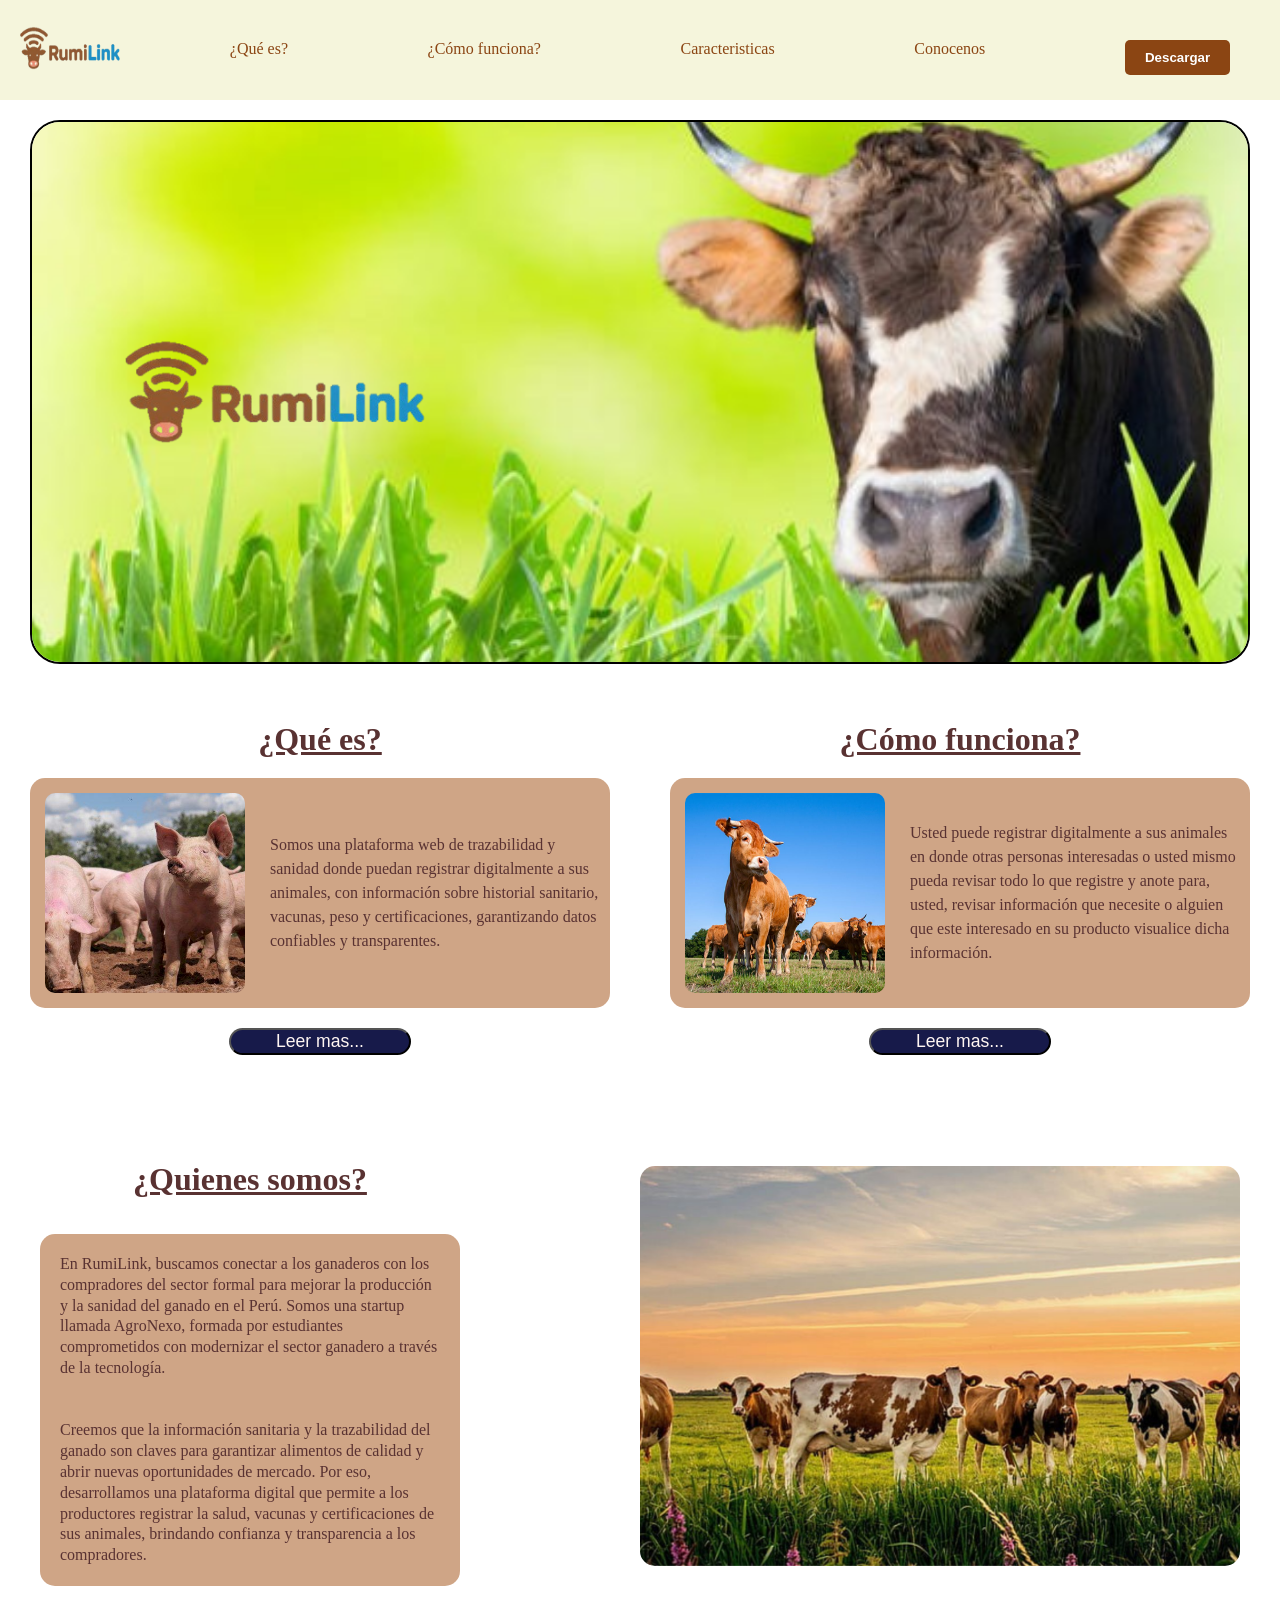
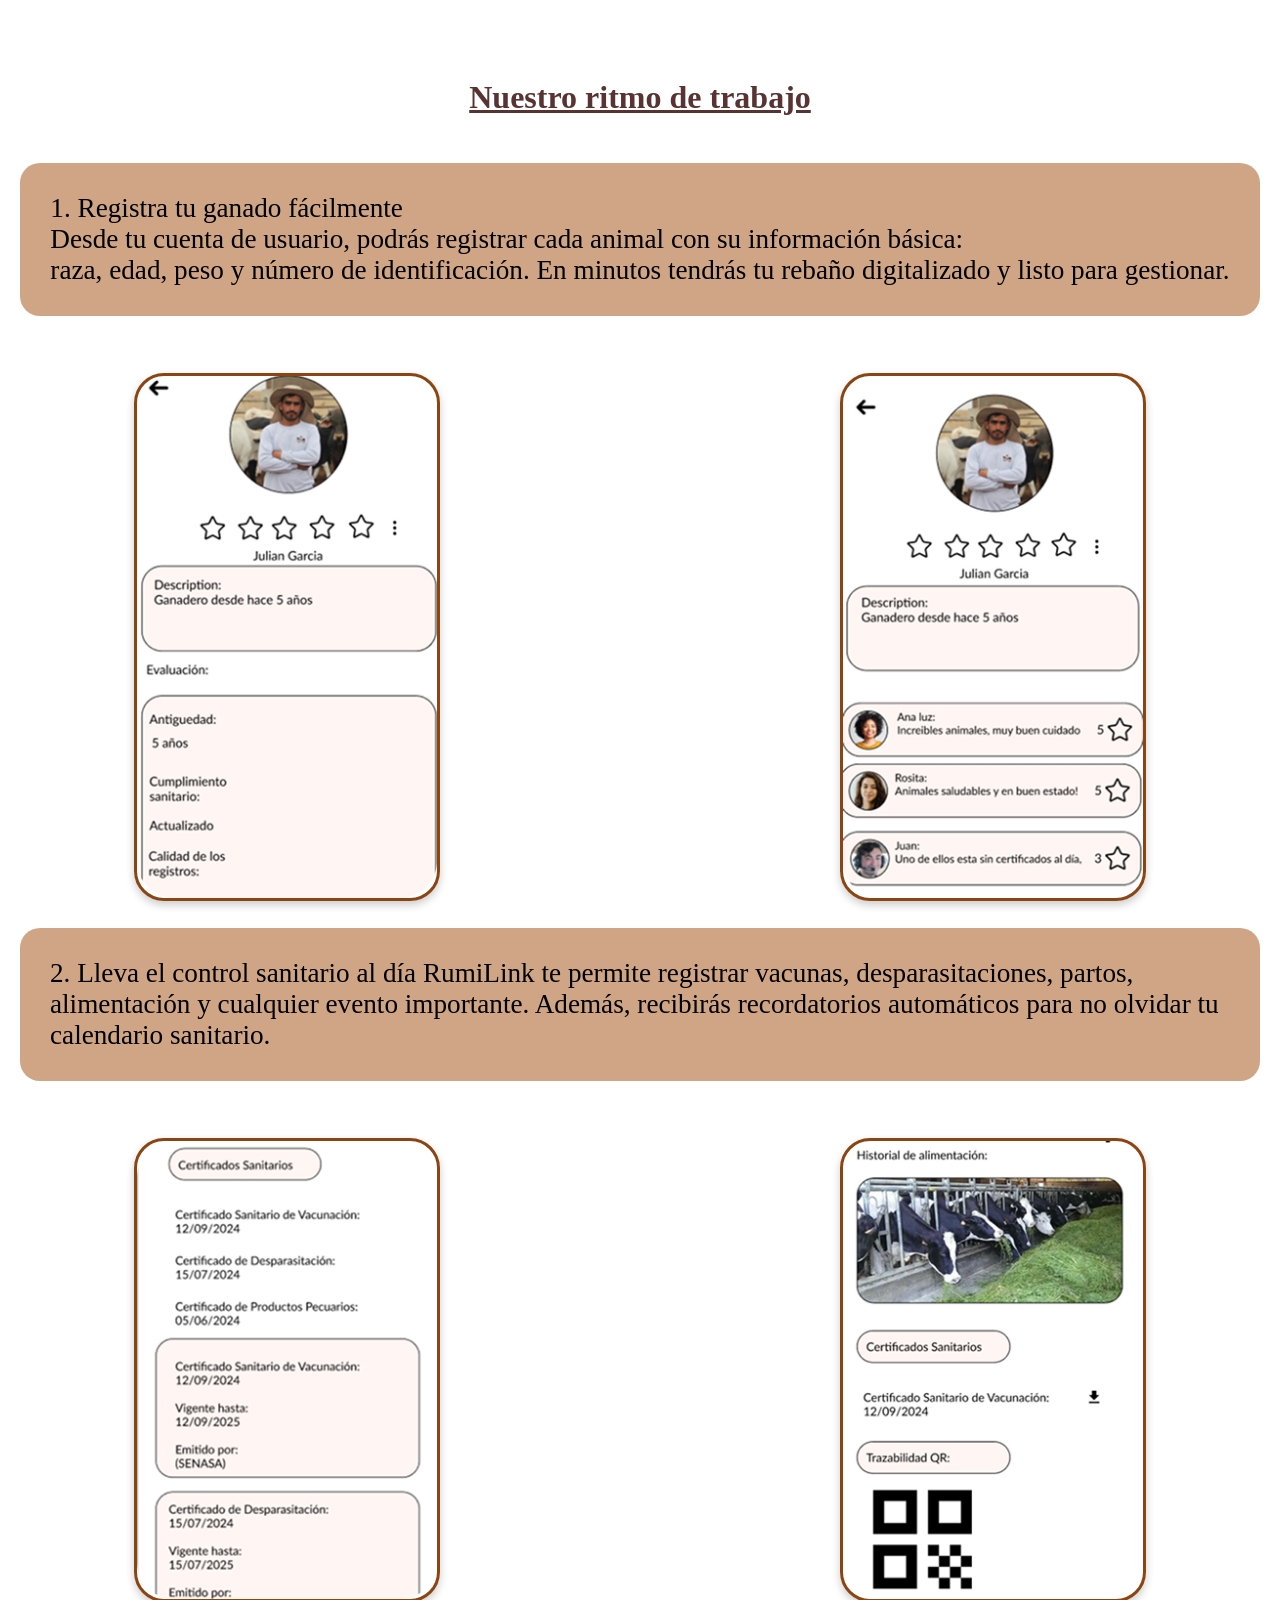
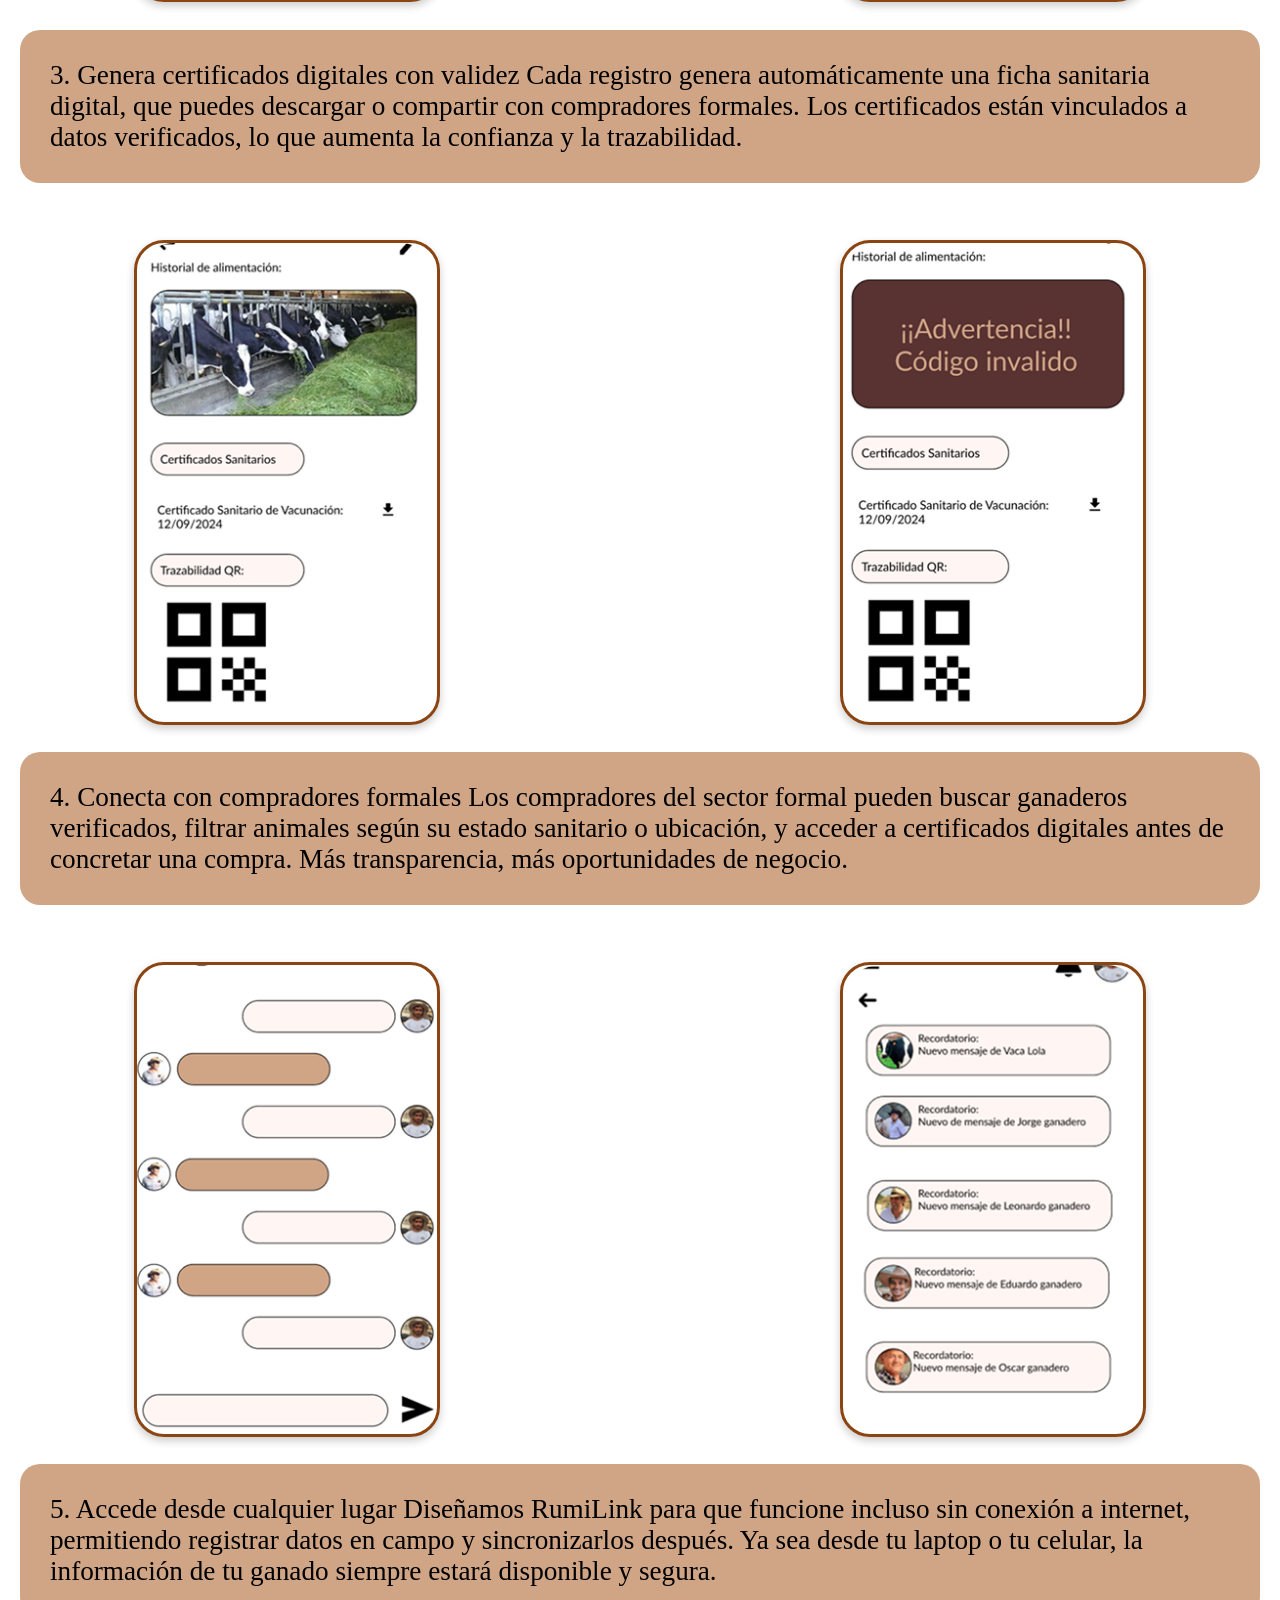
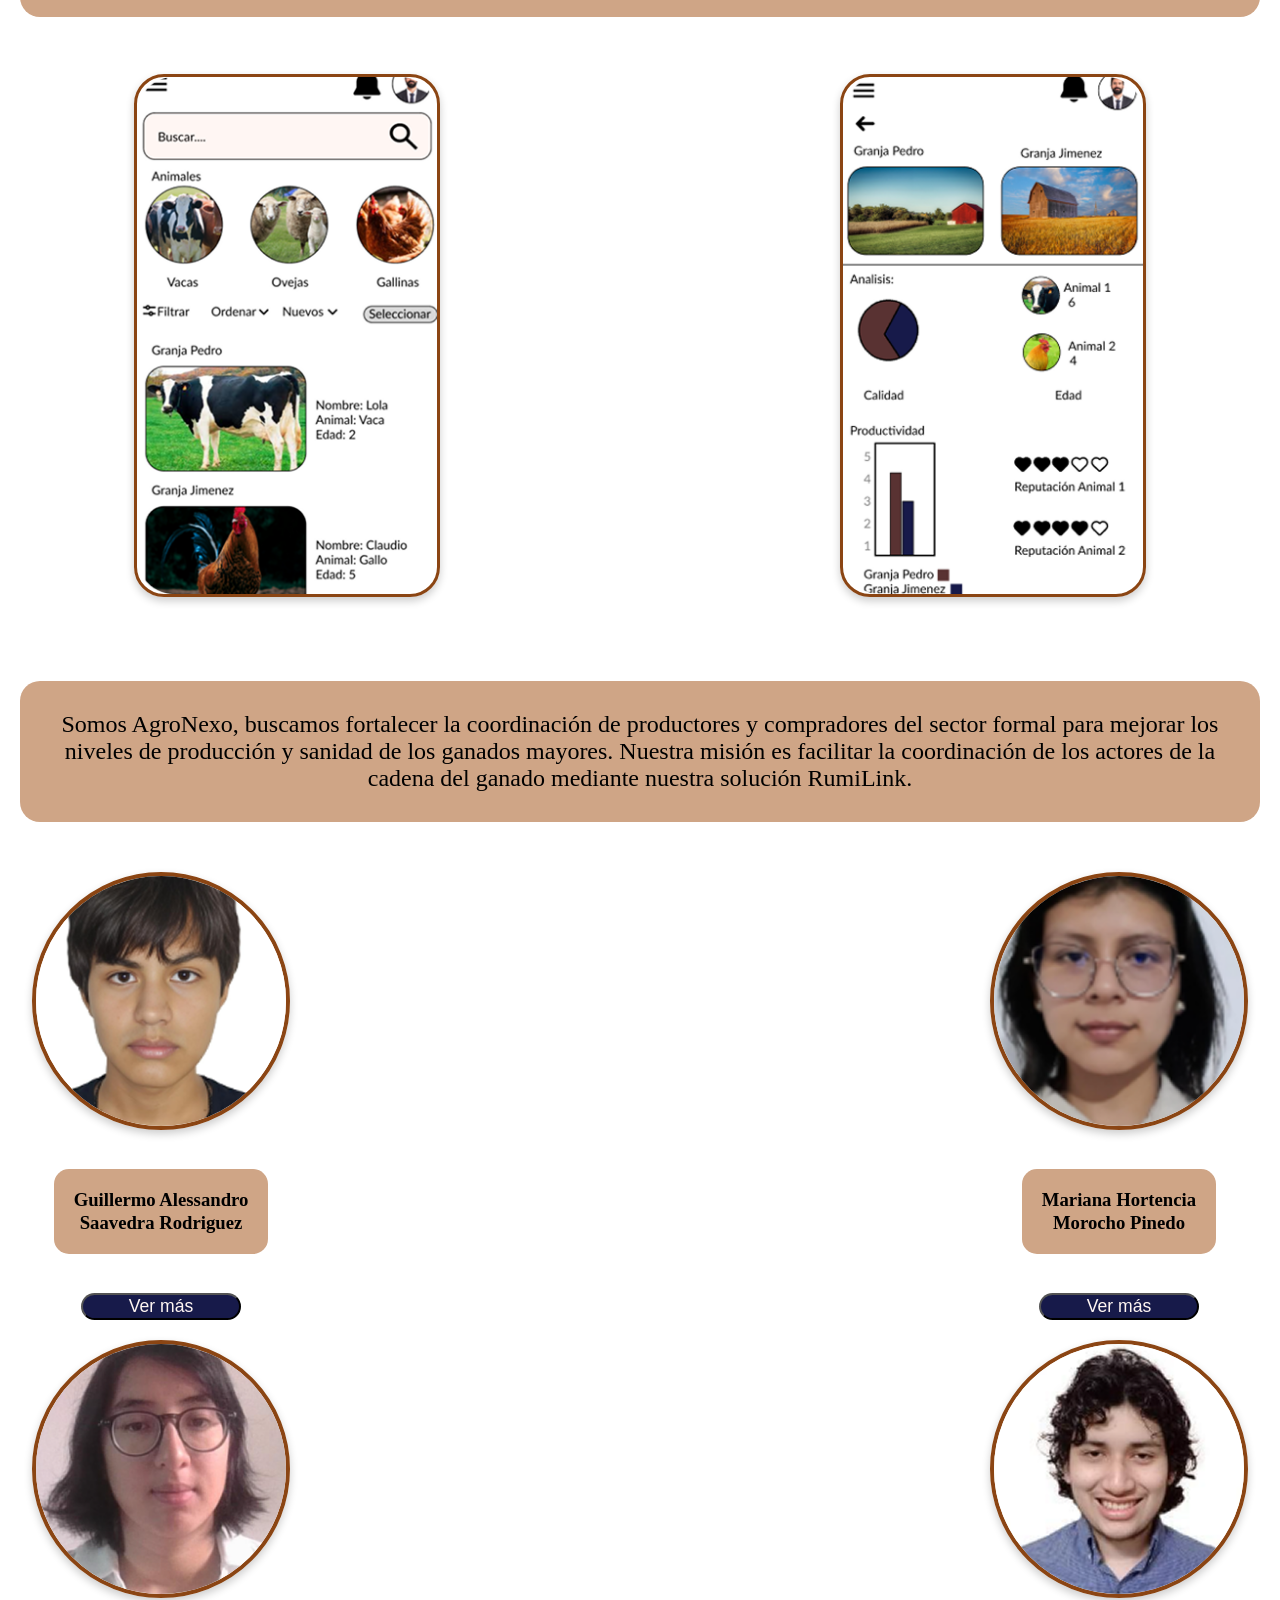
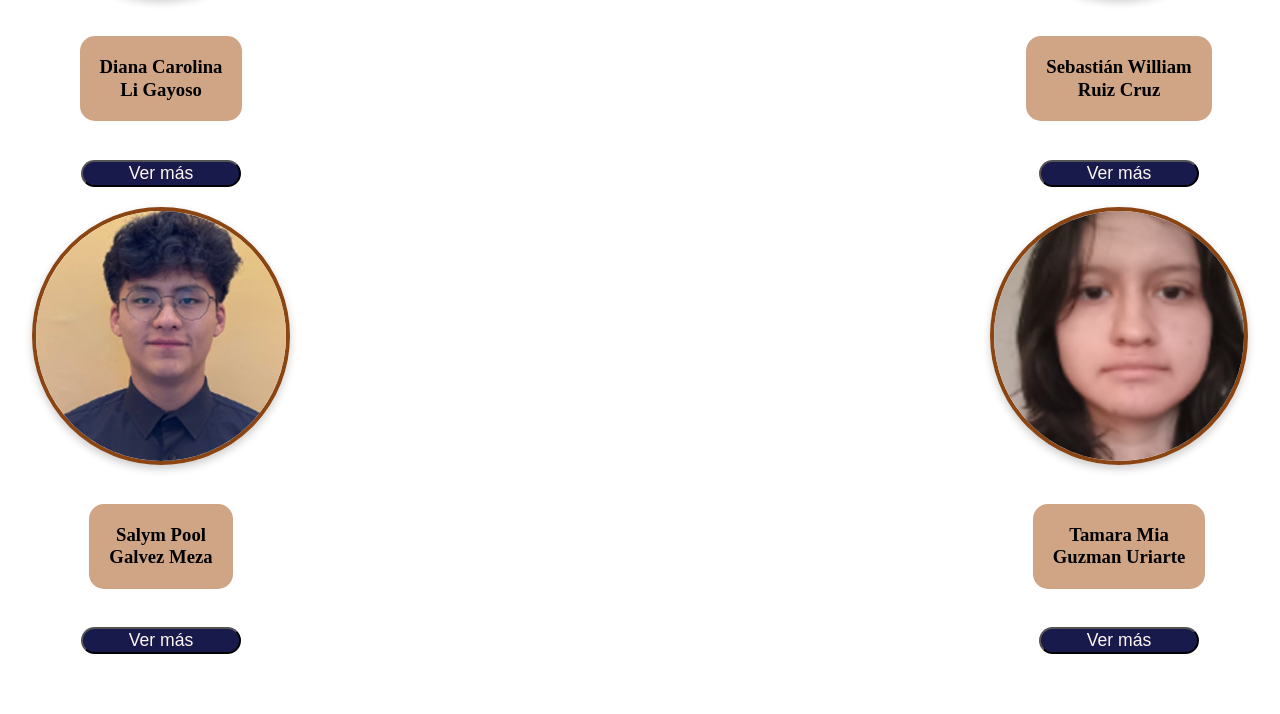
==== index.html @ 6eefc4de "feat(how-it-works): se actualizo la seccion de conocenos" ====
<!DOCTYPE html>
<html lang="en">
    <head>
        <meta charset="UTF-8" />
        <meta name="viewport" content="width=device-width, initial-scale=1.0" />
        <meta http-equiv="X-UA-Compatible" content="ie=edge" />
        <title>RumiLink</title>
        <link rel="stylesheet" href="styles.css" />
    </head>
    <body>
    <nav class="topheader">
        <a href="" class="logo">
        <img
            src="Imagenes/RumiLink_.png"
            alt=""
            width="100"
            height="50"
        >
        </a>

        <ul class="Menu_Horizontal">
            <li><a href="#descripcion">¿Qué es?</a></li>
            <li><a href="#como-funciona">¿Cómo funciona?</a></li>
            <li><a href="">Caracteristicas</a></li>
            <li><a href="#gral-conocenos">Conocenos</a></li>
            <li><button type="submit">Descargar</button></li>
        </ul>
    </nav>
    <div class="imagen_grande">
        <img src="Imagenes/imagen_grande.jpg" 
        alt="imagen-vaca-fondo" class="vaca">
        <img src="Imagenes/RumiLink_.png" alt="logo-tumilink" class="logo1">
    </div>
    <section class="descripcion" id="descripcion">
        <div class="que-es">
            <h1>¿Qué es?</h1>
            <div class="cont-que-es">
                <img src="Imagenes/cerdo.jpeg" alt="cerdo-imagen">
                <p>Somos una plataforma web de trazabilidad y sanidad donde puedan registrar digitalmente a sus animales, con información sobre historial sanitario, vacunas, peso y certificaciones, garantizando datos confiables y transparentes. </p>
            </div>
            <button type="submit">Leer mas...</button>
        </div>
        <div class="como-funciona">
            <h1>¿Cómo funciona?</h1>
            <div class="cont-funciona">
                <img src="Imagenes/vaca.jpg" alt="imagen-foto">
                <p>Usted puede registrar digitalmente a sus animales en donde otras personas interesadas o usted mismo pueda revisar todo lo que registre y anote para, usted, revisar información que necesite o alguien que este interesado en su producto visualice dicha información.</p>
            </div>
            <button type="submit">Leer mas...</button>
        </div>
    </section>
    
    <section class="Conocenos">
        <div class="quienes-somos">
            <h1>¿Quienes somos?</h1>
            <p>En RumiLink, buscamos conectar a los ganaderos con los compradores del sector formal para mejorar la producción y la sanidad del ganado en el Perú. Somos una startup llamada AgroNexo, formada por estudiantes comprometidos con modernizar el sector ganadero a través de la tecnología.<br>
            <br> Creemos que la información sanitaria y la trazabilidad del ganado son claves para garantizar alimentos de calidad y abrir nuevas oportunidades de mercado. Por eso, desarrollamos una plataforma digital que permite a los productores registrar la salud, vacunas y certificaciones de sus animales, brindando confianza y transparencia a los compradores.
            </p>
        </div>
        <div class="imagen_granja">
            <img src="Imagenes/granja.jpg" alt="foro_granja">
        </div>
    </section>
    <section class="gral-funcion" id="como-funciona">
        <h1>Nuestro ritmo de trabajo</h1>
        <p>1. Registra tu ganado fácilmente<br>
        Desde tu cuenta de usuario, podrás registrar cada animal con su información básica:<br> raza, edad, peso y número de identificación. En minutos tendrás tu rebaño digitalizado y listo para gestionar.</p>
        <div class="imagenes">
            <img src="Imagenes/funcion1.png" alt="mockup-instructivo">
            <img src="Imagenes/funcion2.png" alt="mockup-instructivo">
        </div>
        <p>
            2. Lleva el control sanitario al día
            RumiLink te permite registrar vacunas, desparasitaciones, partos, alimentación y         cualquier evento importante. Además, recibirás recordatorios automáticos para no olvidar tu calendario sanitario.
        </p>
        <div class="imagenes">
            <img src="Imagenes/funcion3.png" alt="mockup-instructivo">
            <img src="Imagenes/funcion4.png" alt="mockup-instructivo">
        </div>
        <p>
            3. Genera certificados digitales con validez
            Cada registro genera automáticamente una ficha sanitaria digital, que puedes          descargar o compartir con compradores formales. Los certificados están vinculados a datos verificados, lo que aumenta la confianza y la trazabilidad.
        </p>
        <div class="imagenes">
            <img src="Imagenes/funcion5.png" alt="mockup-instructivo">
            <img src="Imagenes/funcion6.png" alt="mockup-instructivo">
        </div>
        <p>
            4. Conecta con compradores formales
            Los compradores del sector formal pueden buscar ganaderos verificados, filtrar animales según su estado sanitario o ubicación, y acceder a certificados digitales antes de concretar una compra. Más transparencia, más oportunidades de negocio.
        </p>
        <div class="imagenes">
            <img src="Imagenes/funcion7.png" alt="mockup-instructivo">
            <img src="Imagenes/funcion8.png" alt="mockup-instructivo">
        </div>
        <p>
            5. Accede desde cualquier lugar
            Diseñamos RumiLink para que funcione incluso sin conexión a internet, permitiendo   registrar datos en campo y sincronizarlos después. Ya sea desde tu laptop o tu celular, la información de tu ganado siempre estará disponible y segura.
        </p>
        <div class="imagenes">
            <img src="Imagenes/funcion9.png" alt="mockup-instructivo">
            <img src="Imagenes/funcion10.png" alt="mockup-instructivo">
        </div>
    </section>
    <section class="gral-conocenos" id="gral-conocenos">
        <p>
            Somos AgroNexo, buscamos fortalecer la coordinación de productores y compradores del sector formal para mejorar los niveles de producción y sanidad de los ganados mayores. Nuestra misión es facilitar la coordinación de los actores de la cadena del ganado mediante nuestra solución RumiLink.
        </p>
        <div class="Integrantes">
            <div class="integrante">
                <img src="Imagenes/integrante1.png" alt="Integrante 1">
                <h3>Guillermo Alessandro
                    Saavedra Rodriguez</h3>
                <button type="submit">Ver más</button>
                
            </div>
            <div class="integrante">
                <img src="Imagenes/integrante2.png" alt="Integrante 2">
                <h3>Mariana Hortencia
                Morocho Pinedo </h3>
                <button type="submit">Ver más</button>
            </div>
        </div>
        <div class="Integrantes">
            <div class="integrante">
                <img src="Imagenes/integrante3.png" alt="Integrante 1">
                <h3>Diana Carolina
                Li Gayoso</h3>
                <button type="submit">Ver más</button>
                
            </div>
            <div class="integrante">
                <img src="Imagenes/integrante4.png" alt="Integrante 2">
                <h3>Sebastián William
                Ruiz Cruz</h3>
                <button type="submit">Ver más</button>
            </div>
        </div>
        <div class="Integrantes">
            <div class="integrante">
                <img src="Imagenes/integrante5.png" alt="Integrante 1">
                <h3>Salym Pool
                Galvez Meza</h3>
                <button type="submit">Ver más</button>
                
            </div>
            <div class="integrante">
                <img src="Imagenes/integrante6.png" alt="Integrante 2">
                <h3>Tamara Mia
                Guzman Uriarte</h3>
                <button type="submit">Ver más</button>
            </div>
        </div>
    </section>
    </body>
</html>
---- styles.css ----
body {
    margin: 0;
    padding-top: 120px;
    min-width: 1200px;
}
html {
    scroll-behavior: smooth;
    scroll-padding-top: 100px;
}
.topheader {
    position: fixed;
    top: 0;
    left: 0;
    background-color: beige;
    width: 100%;
    height: 100px;
    display: flex;
    justify-content: space-between;
    align-items: center;
    padding: 0 20px;
    z-index: 100;
}
.Menu_Horizontal {
    list-style: none;
    display: flex;
    justify-content: space-around;
    width: 100%;
    height: 20px;
}
.Menu_Horizontal li a {
    text-decoration: none;
    color: saddlebrown;
}
.Menu_Horizontal li a:hover {
    font-weight: 700;
    text-decoration: underline;
}
.Menu_Horizontal button {
    font-weight: 700;
    padding: 10px 20px;
    background-color: saddlebrown;
    color: white;
    border: none;
    border-radius: 5px;
    cursor: pointer;
}

.imagen_grande {
    z-index: 1;
    margin-left: 30px;
    margin-right: 30px;
    width: auto;
    height: 60vh;
    overflow: hidden;
    position: relative;
    object-fit: cover;
    object-position: center;
    border-radius: 30px;
    border: 2px solid black;
}
.vaca{
    width: 100%;
    height: 100%;
    object-fit: cover;
    object-position: center;
}
.logo1{
    position: absolute;
    top: 50%;
    left: 20%;
    transform: translate(-50%,-50%);
    width: 300px;
}
/* Seccion como funciona */
.gral-funcion{
    padding: 20px;
    display: flex;
    flex-direction: column;
    align-items: center;
    margin: 0 auto;
    position: static;
    max-width: 1400px;
}
.gral-funcion h1{
    color: rgb(89,50,50);
    font-size: 2rem;
    margin-bottom: 20px;
    text-decoration: underline;
}
.gral-funcion p{
    color: black;
    font-size: 1.7rem;
    background-color: rgb(207, 165, 134);
    padding: 30px;
    border-radius: 20px;
}
.gral-funcion .imagenes{
    display: flex;
    justify-content: center;
    align-items: center;
    gap: 400px;
    margin-top: 30px;
    width: 100%;
}
.gral-funcion .imagenes img{
    width: 25%;
    max-width: 300px;
    height: auto;
    flex-shrink: 1;
    height: auto;
    border: 3px solid saddlebrown;
    border-radius: 30px;
    box-shadow: 0 4px 8px rgba(0, 0, 0, 0.2);
}
/* Seccion conocenos */
.Conocenos{
    padding: 30px;
    display: flex;
    flex-direction: row;
    justify-content: center;
    align-items: center;
    margin: 0 auto;
    gap: 180px;
    position: static;
    max-width: 1200px;
}
.quienes-somos{
    color: rgb(89,50,50);
    display: flex;
    flex-direction: column;
    align-items: center;
    max-width: 500px;
}
.quienes-somos h1{
    font-size: 2rem;
    text-decoration: underline;
    margin-bottom: 20px;
}
.quienes-somos p{
    background-color: rgb(207, 165, 134);
    border-radius: 15px;
    padding: 20px;
    max-width: 500px;
    line-height: 1.3;
    white-space: pre-line;
}
.imagen_granja img{
    width: 600px;
    height: 400px;
    object-fit: cover;
    border-radius: 15px;
    flex-shrink: 0;
}
/* Seccion Conocenos */
.descripcion{
    color: rgb(89,50,50);
    display: flex;
    padding: 30px;
    flex-direction: row;
    justify-content: center;
    align-items: center;
    position: static;
    gap: 60px;
    max-width: 1400px;
    margin: 0 auto;
}
/* Div que es */
.que-es{
    display: flex;
    flex-direction: column;
    align-items: center;
    max-width: 600px;
    width: 100%;
}
.que-es button{
    border-radius: 20px;
    font-size: 1.1rem;
    cursor: pointer;
    padding-right: 1.2cm;
    padding-left: 1.2cm;
    margin: 20px;
    background-color: rgb(23, 26, 74);
    color: rgb(255,246,243);
    transition: background-color 0.3s;
}
.que-es h1{
    text-align: center;
    text-decoration: underline;
    font-size: 2rem;
    margin-bottom: 20px;
}
/* Div contenedor-que-es */
.cont-que-es{
    display: flex;
    background-color: rgb(207, 165, 134);
    align-items: center;
    border-radius: 15px;
}
.cont-que-es p{
    line-height: 1.5;
    margin: 10px;
    flex: 1;
}
.cont-que-es img{
    width: 200px;
    height: 200px;
    object-fit: cover;
    border-radius: 10px;
    margin: 15px;
    flex-shrink: 0;
    
}
/* Div como funciona */
.como-funciona{
    display: flex;
    flex-direction: column;
    align-items: center;
    max-width: 600px;
    width: 100%;
}
.como-funciona button{
    border-radius: 20px;
    font-size: 1.1rem;
    cursor: pointer;
    padding-right: 1.2cm;
    padding-left: 1.2cm;
    margin: 20px;
    background-color: rgb(23, 26, 74);
    color: rgb(255,246,243);
    transition: background-color 0.3s;
}
.como-funciona h1{
    text-align: center;
    text-decoration: underline;
    font-size: 2rem;
    margin-bottom: 20px;
}
.cont-funciona{
    display: flex;
    background-color: rgb(207, 165, 134);
    align-items: center;
    border-radius: 15px;
}
.cont-funciona img{
    width: 200px;
    height: 200px;
    object-fit: cover;
    border-radius: 10px;
    margin: 15px;
    flex-shrink: 0;
}
.como-funciona p{
    line-height: 1.5;
    margin: 10px;
    flex: 1;
}
/* Seccion gral-conocenos */
.gral-conocenos{
    padding: 40px 20px;
    display: flex;
    flex-direction: column;
    align-items: center;
    margin: 0 auto;
    max-width: 1400px;
}
.gral-conocenos > p {
    color: black;
    font-size: 1.5rem;
    background-color: rgb(207, 165, 134);
    padding: 30px;
    border-radius: 20px;
    margin-bottom: 50px; 
    text-align: center;
}
.Integrantes {
    display: flex;
    flex-direction: row;
    justify-content: center;
    align-items: flex-start;
    gap: 700px;
    width: 100%;
}
.integrante {
    display: flex;
    flex-direction: column;
    align-items: center;
    text-align: center;
    max-width: 300px;
}
.integrante h3{
    background-color: rgb(207, 165, 134);
    border-radius: 15px;
    padding: 20px;
    max-width: 500px;
    line-height: 1.2;
    white-space: pre-line;
}
.integrante img {
    width: 250px;
    height: 250px;
    object-fit: cover;
    border-radius: 50%; /* Círculo */
    border: 4px solid saddlebrown;
    box-shadow: 0 4px 8px rgba(0, 0, 0, 0.2);
    margin-bottom: 20px; /* Espacio entre foto y nombre */
}
.integrante button{
    border-radius: 20px;
    font-size: 1.1rem;
    cursor: pointer;
    padding-right: 1.2cm;
    padding-left: 1.2cm;
    margin: 20px;
    background-color: rgb(23, 26, 74);
    color: rgb(255,246,243);
    transition: background-color 0.3s;
}
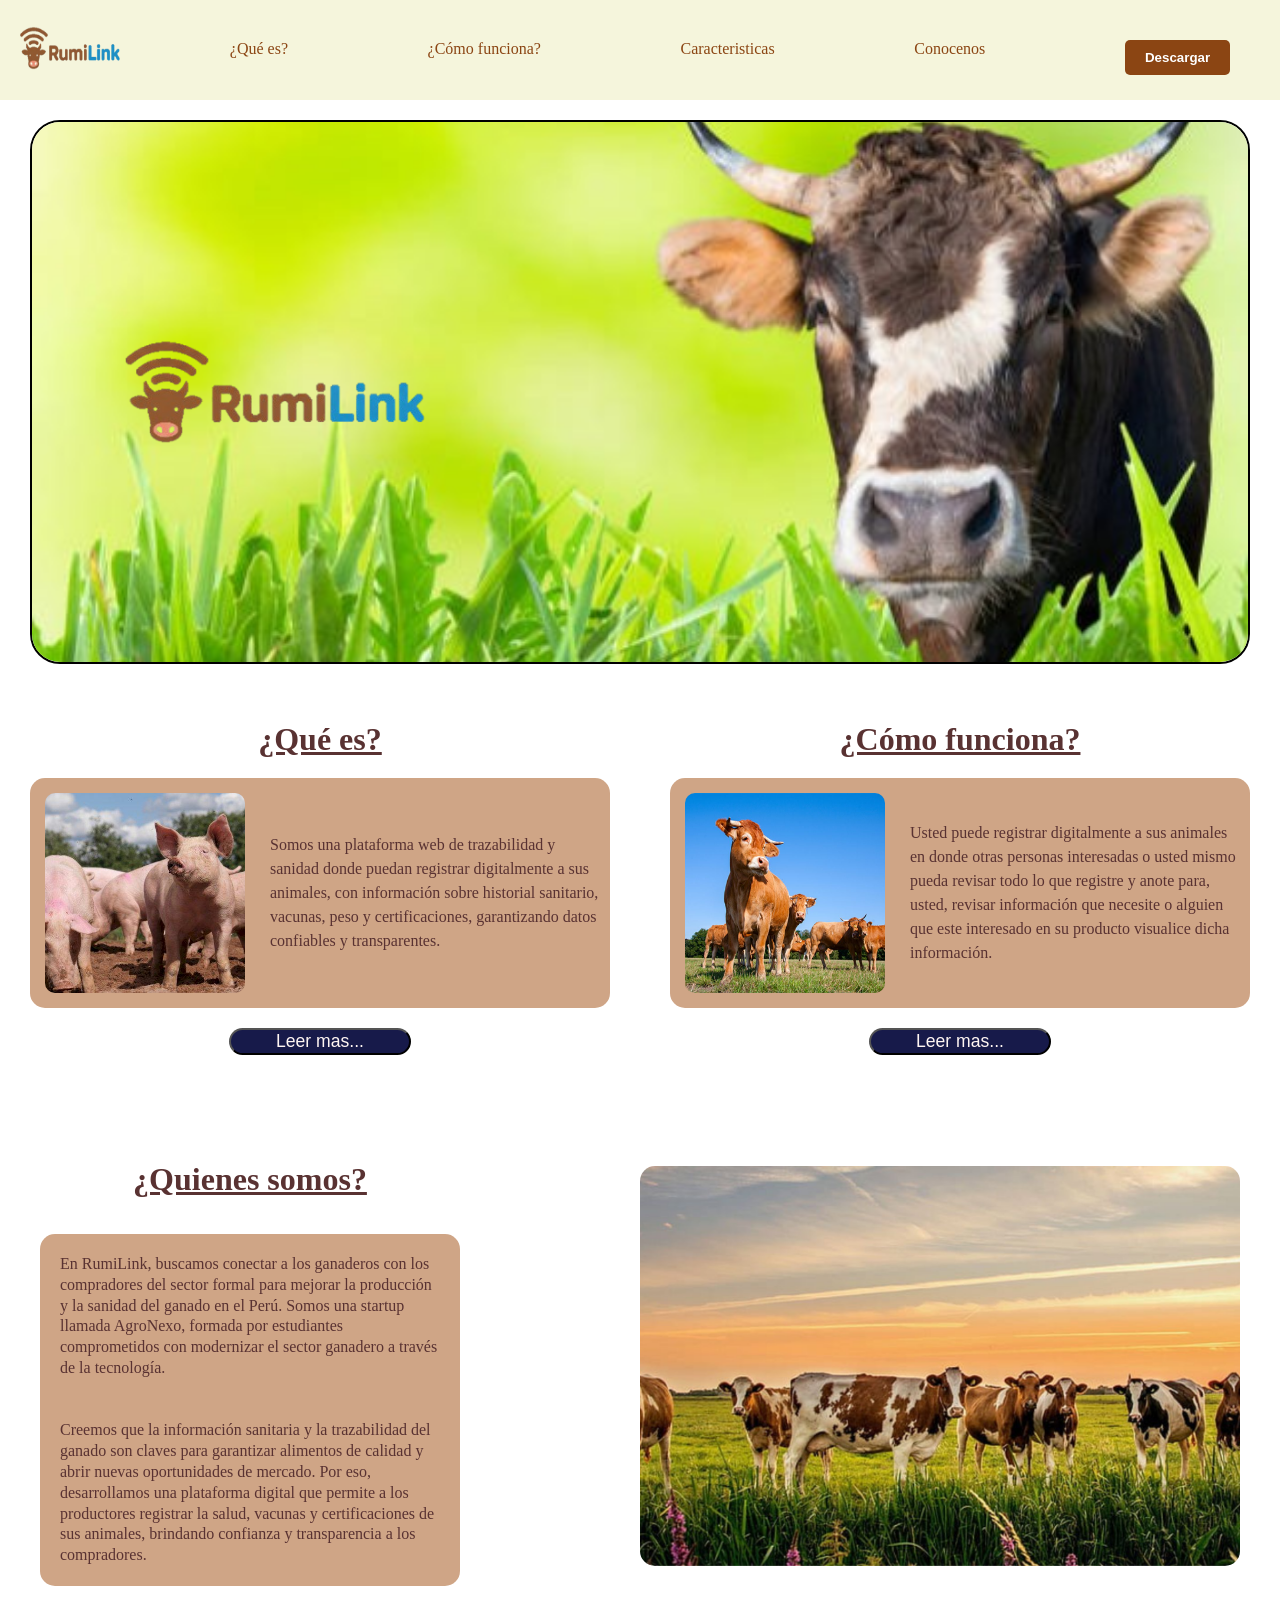
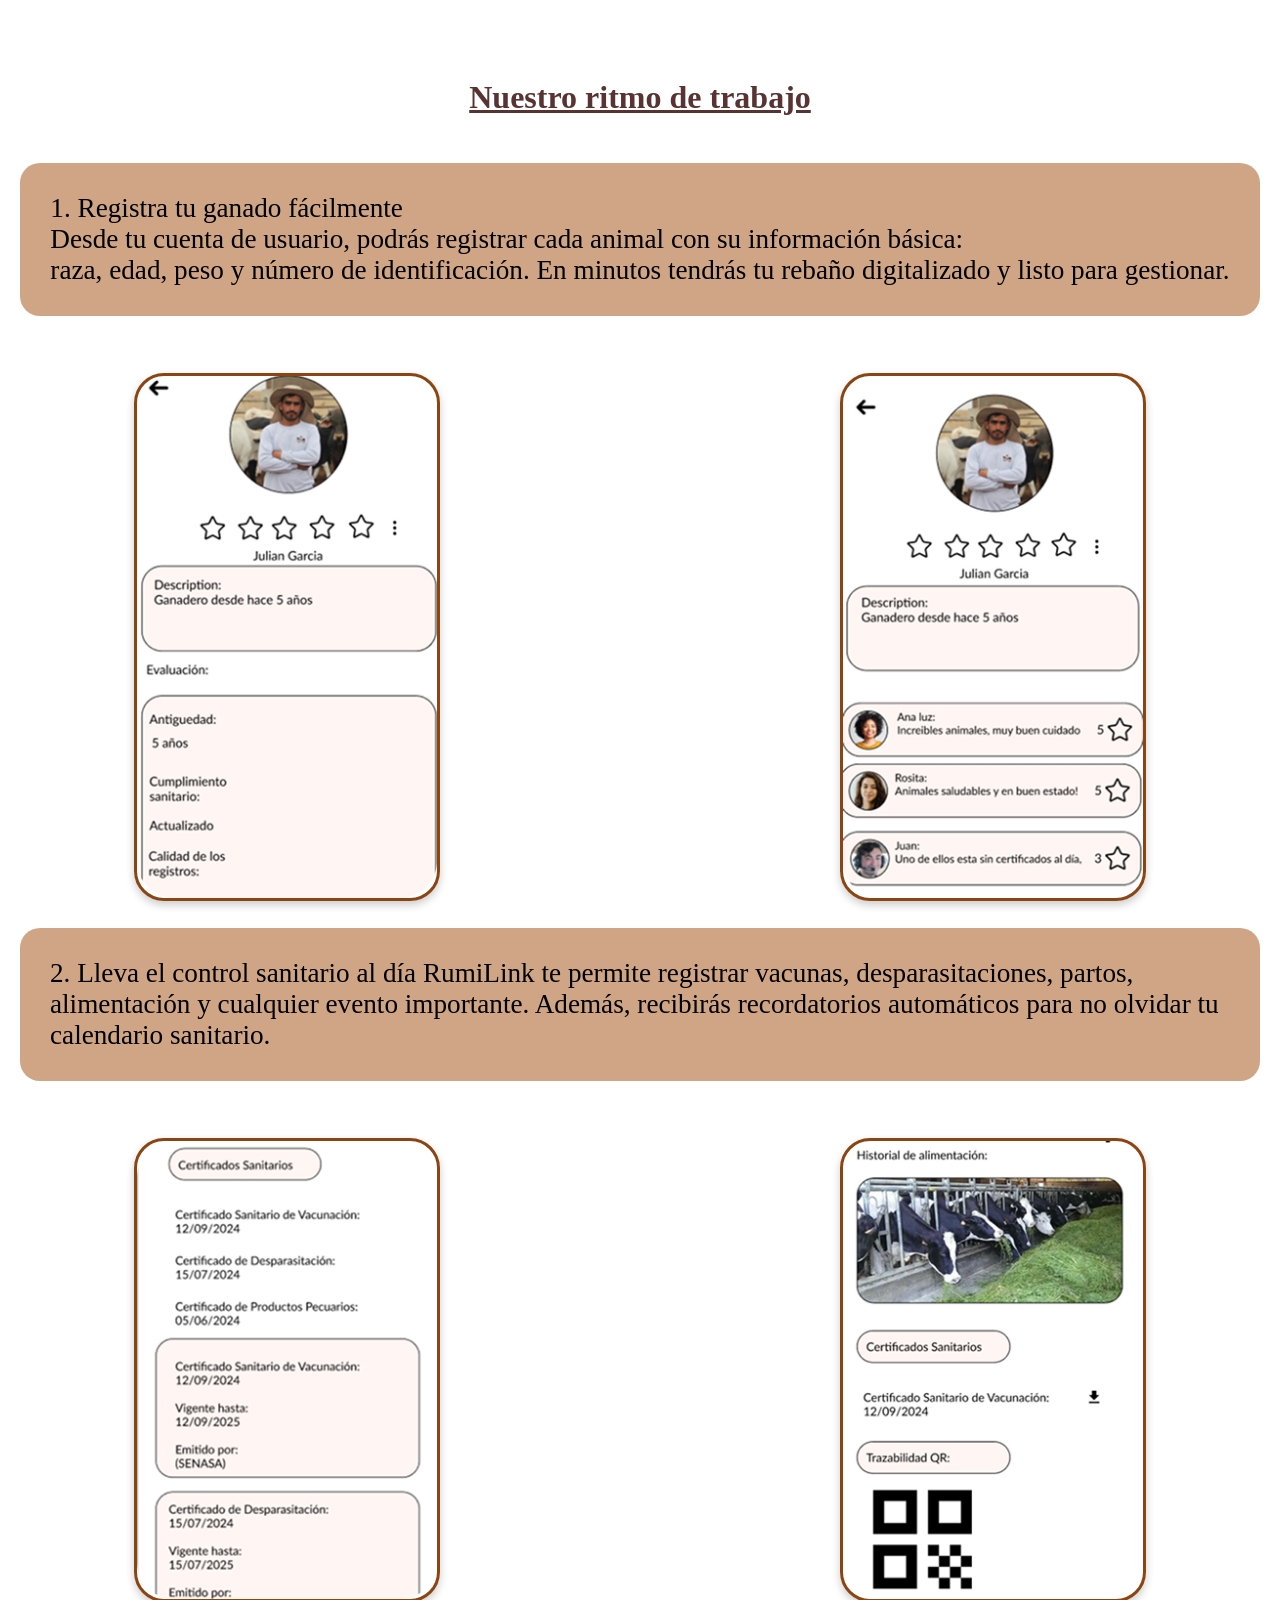
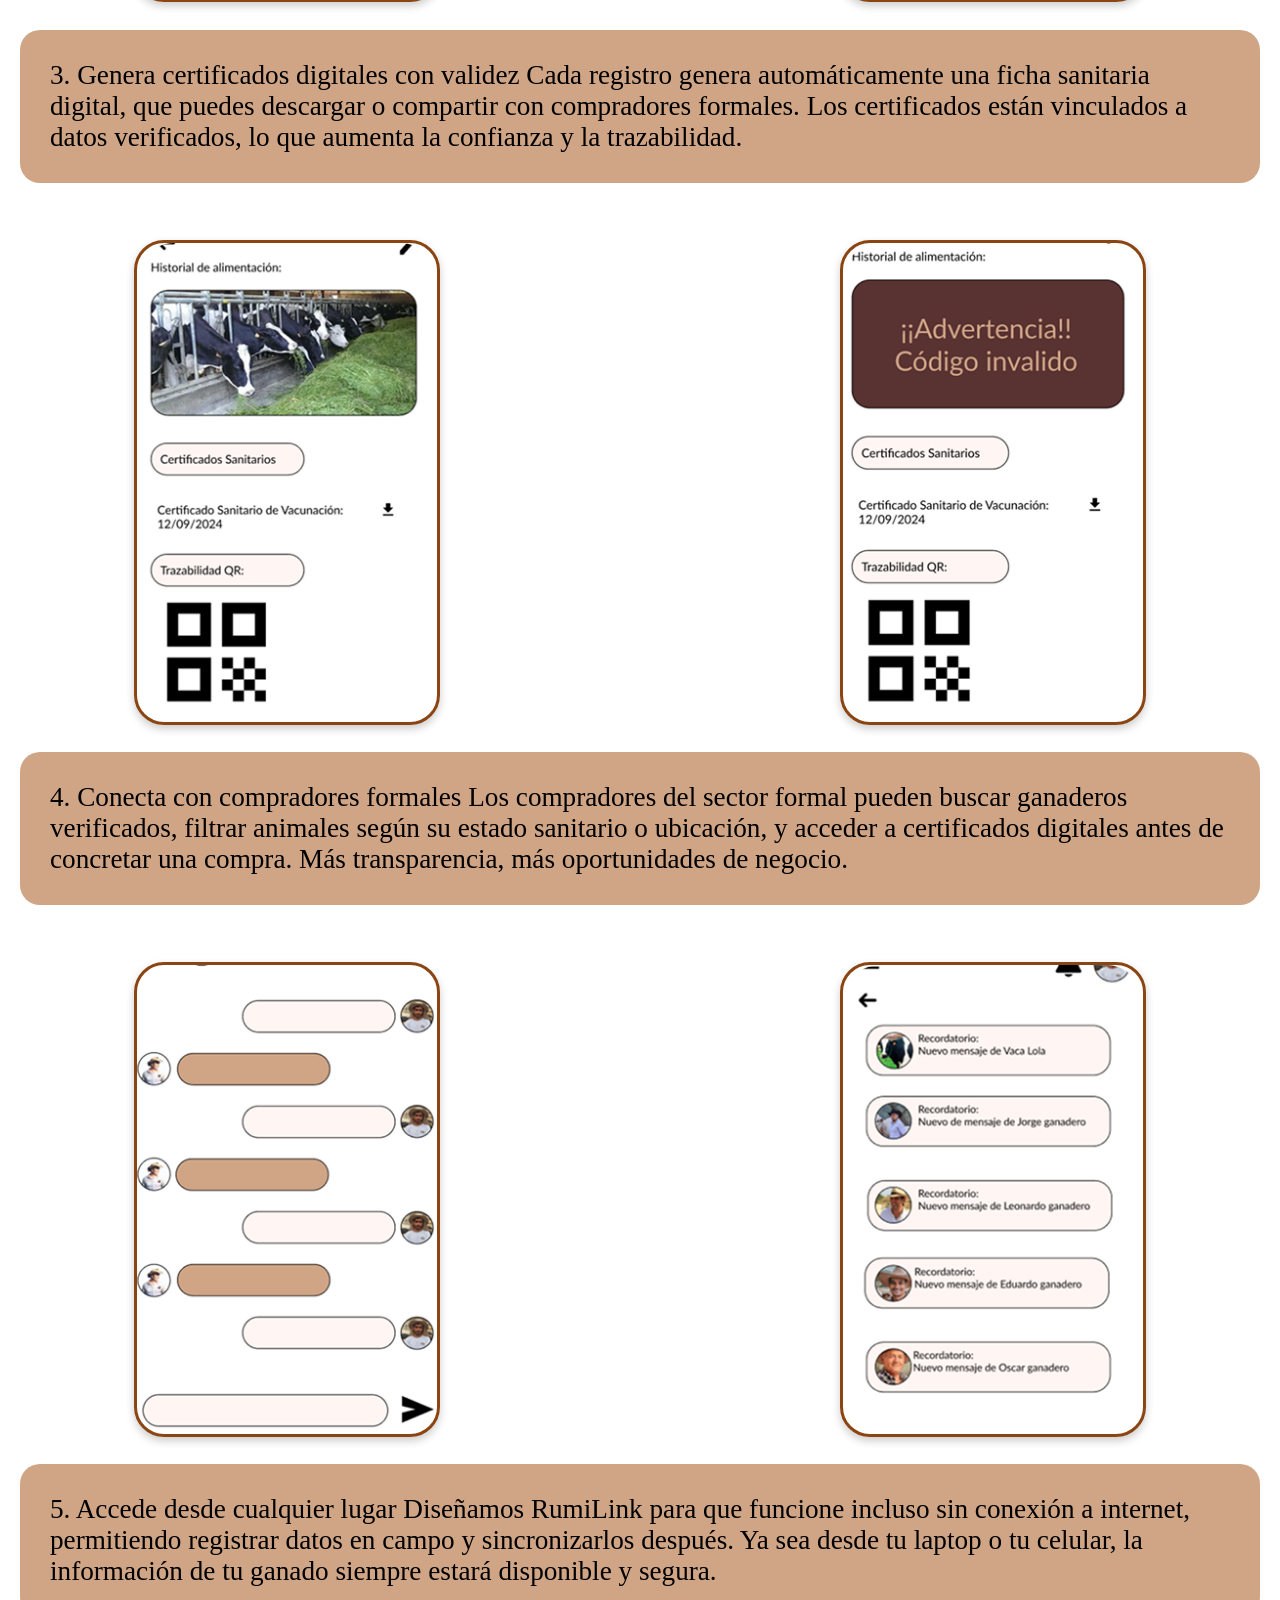
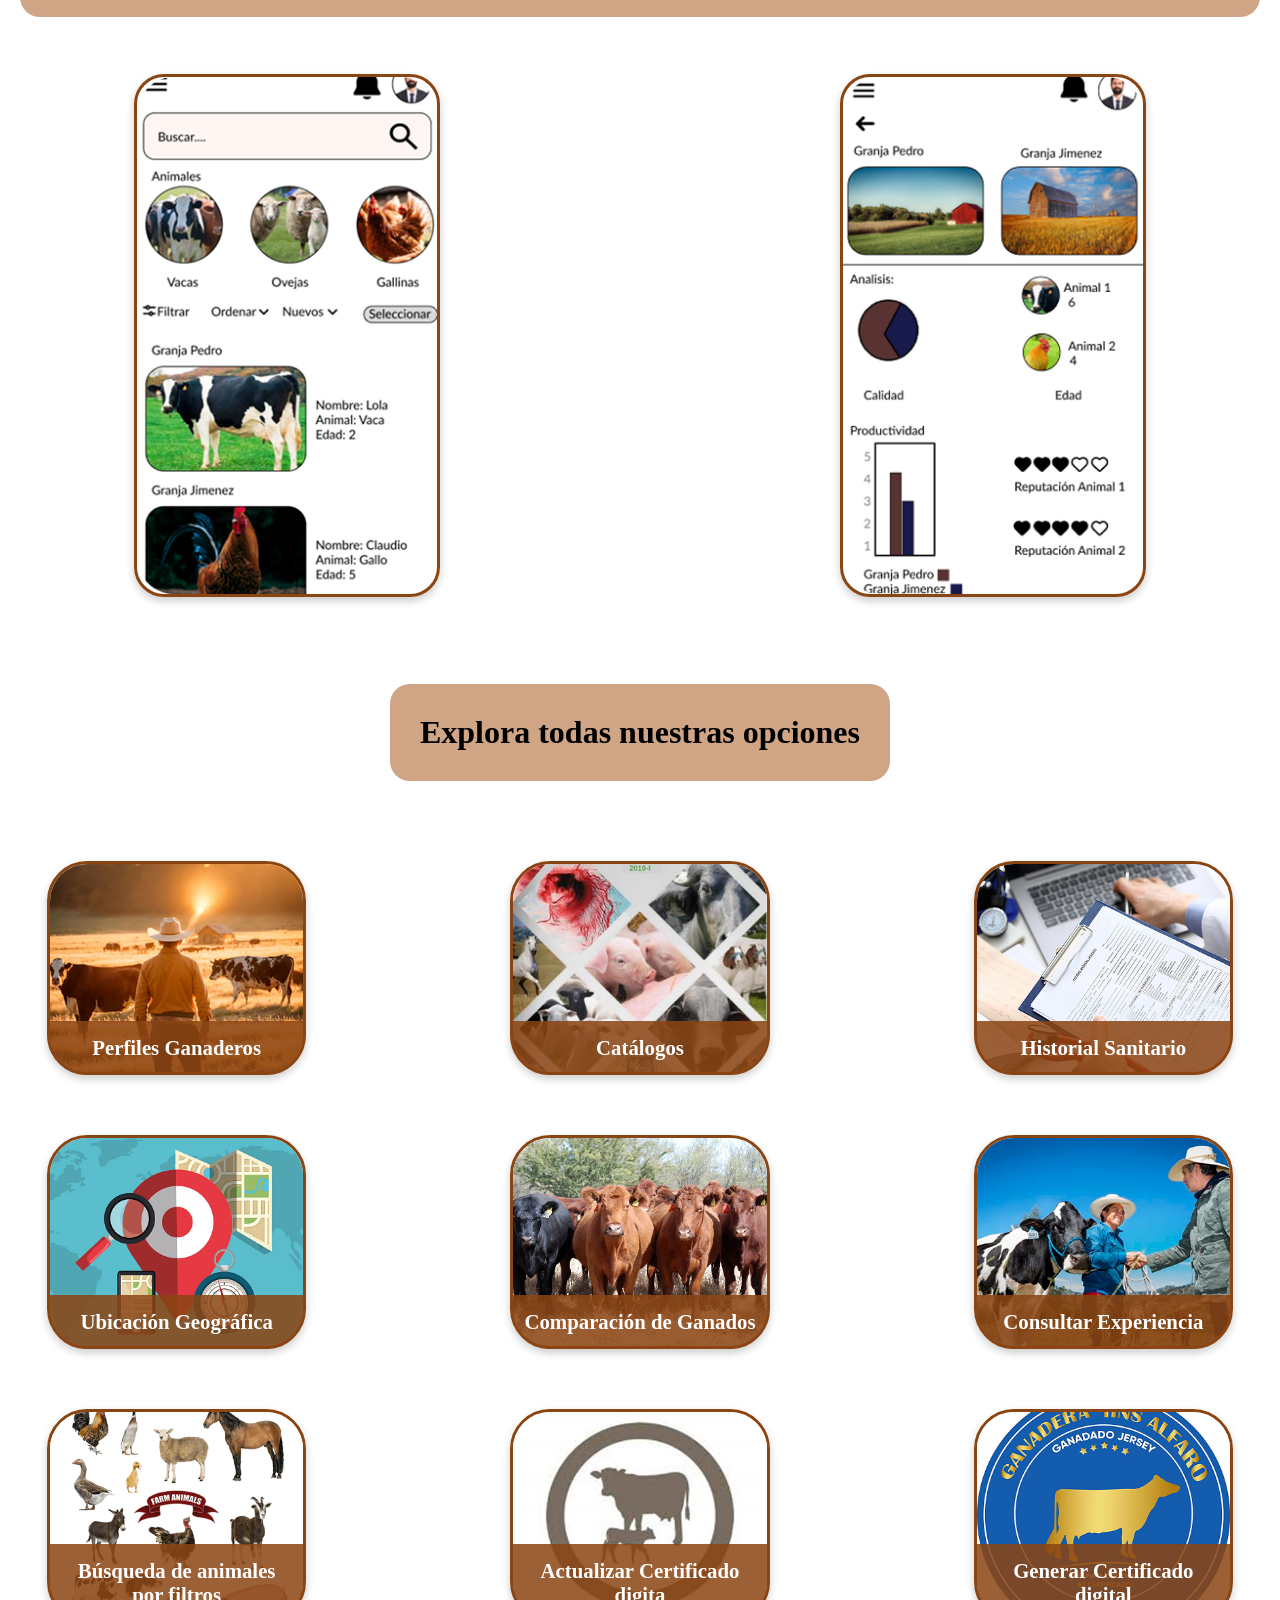
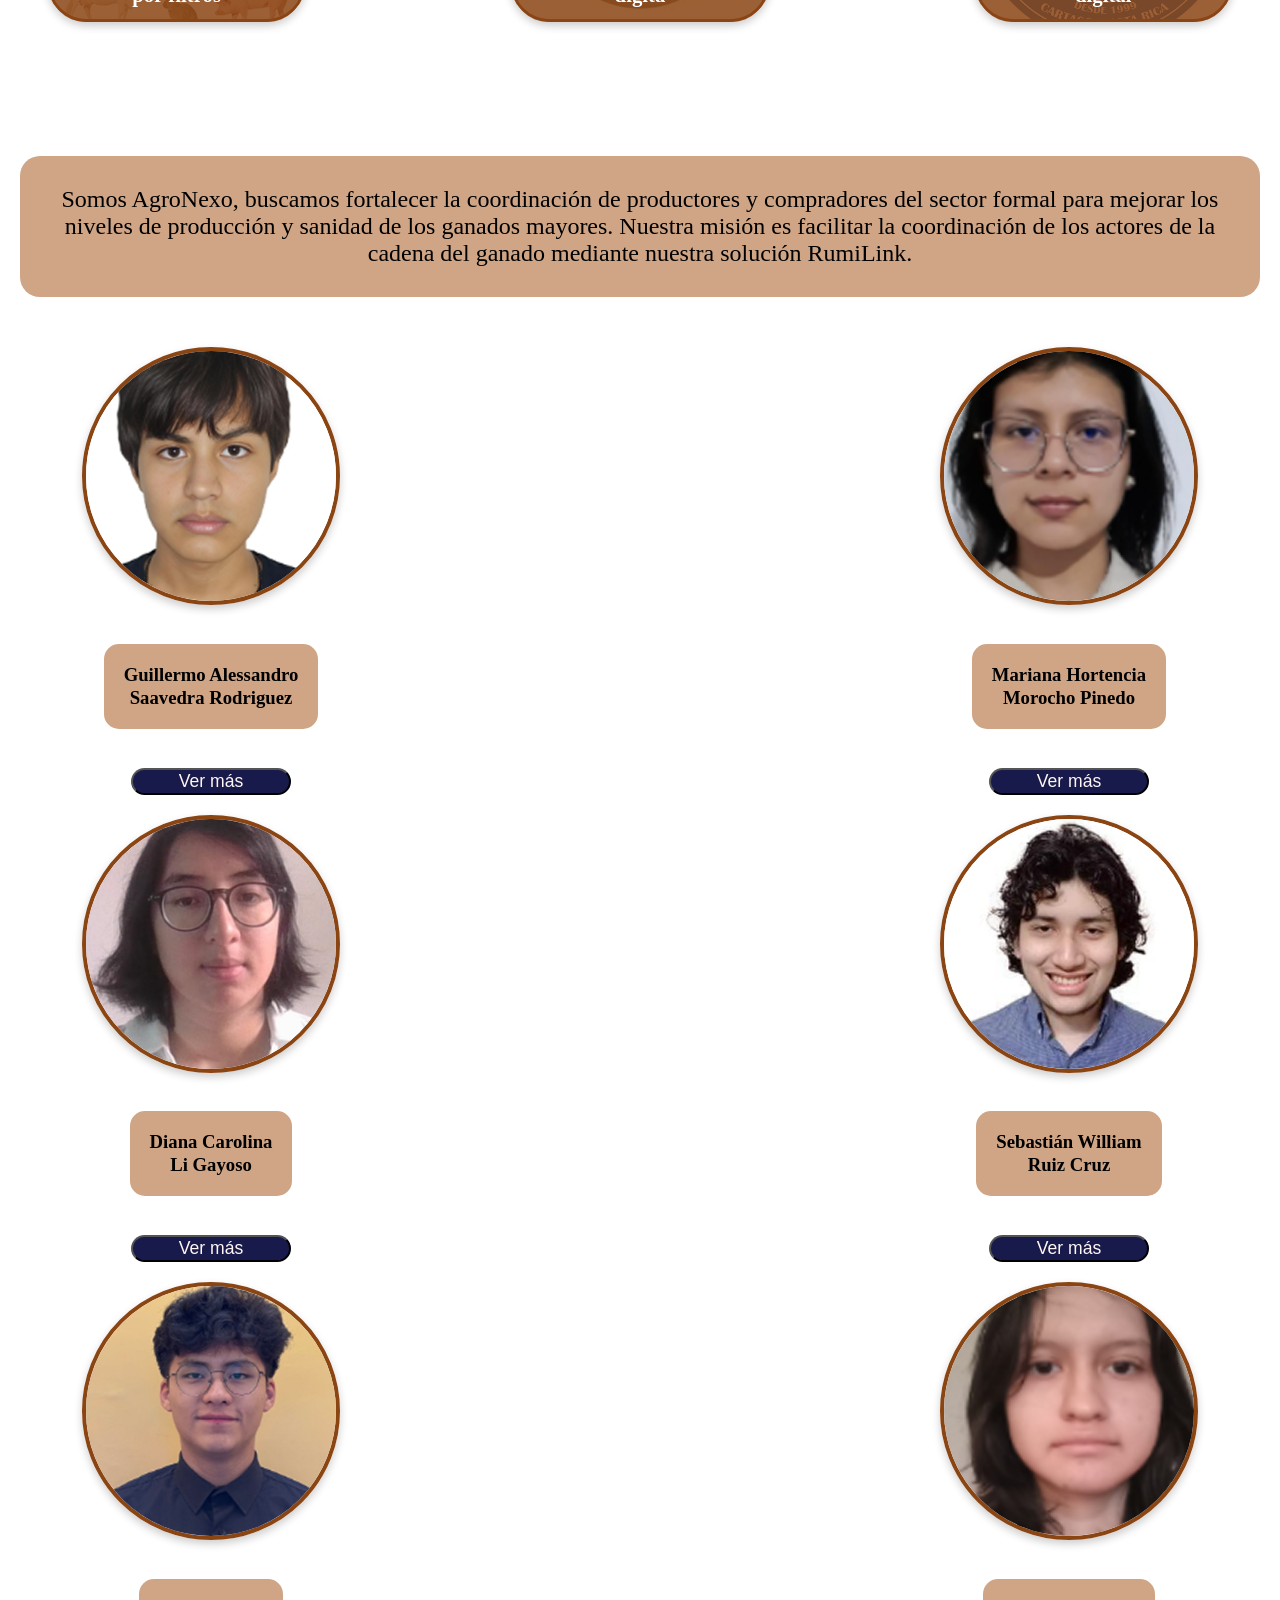
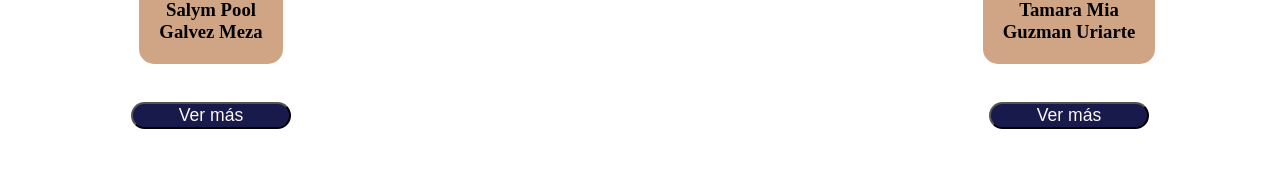
==== commit f25fb4d8: "feat(features): se añadio la seccion de caracteristicas" ====
--- a/index.html
+++ b/index.html
@@ -21,7 +21,7 @@
         <ul class="Menu_Horizontal">
             <li><a href="#descripcion">¿Qué es?</a></li>
             <li><a href="#como-funciona">¿Cómo funciona?</a></li>
-            <li><a href="">Caracteristicas</a></li>
+            <li><a href="#caracteristicas">Caracteristicas</a></li>
             <li><a href="#gral-conocenos">Conocenos</a></li>
             <li><button type="submit">Descargar</button></li>
         </ul>
@@ -102,6 +102,51 @@
             <img src="Imagenes/funcion10.png" alt="mockup-instructivo">
         </div>
     </section>
+    <section class="gral-caracteristicas" id="caracteristicas">
+        <h1>Explora todas nuestras opciones</h1>
+        <div class="contenedor-caracteristicas">
+            <div class="caracteristica">
+            <img src="Imagenes/feat1.png" alt="Trazabilidad">
+            <h2>Perfiles Ganaderos</h2>
+            </div>
+            <div class="caracteristica">
+            <img src="Imagenes/feat2.png" alt="Trazabilidad">
+            <h2>Catálogos</h2>
+            </div>
+                        <div class="caracteristica">
+            <img src="Imagenes/feat3.png" alt="Trazabilidad">
+            <h2>Historial Sanitario</h2>
+            </div>
+        </div>
+        <div class="contenedor-caracteristicas">
+            <div class="caracteristica">
+            <img src="Imagenes/feat4.png" alt="Trazabilidad">
+            <h2>Ubicación Geográfica</h2>
+            </div>
+            <div class="caracteristica">
+            <img src="Imagenes/feat5.png" alt="Trazabilidad">
+            <h2>Comparación de Ganados</h2>
+            </div>
+                        <div class="caracteristica">
+            <img src="Imagenes/feat6.png" alt="Trazabilidad">
+            <h2>Consultar Experiencia </h2>
+            </div>
+        </div>
+        <div class="contenedor-caracteristicas">
+            <div class="caracteristica">
+            <img src="Imagenes/feat7.png" alt="Trazabilidad">
+            <h2>Búsqueda de animales por filtros</h2>
+            </div>
+            <div class="caracteristica">
+            <img src="Imagenes/feat8.png" alt="Trazabilidad">
+            <h2>Actualizar Certificado digita</h2>
+            </div>
+            <div class="caracteristica">
+            <img src="Imagenes/feat9.png" alt="Trazabilidad">
+            <h2>Generar Certificado digital</h2>
+            </div>
+        </div>
+    </section>
     <section class="gral-conocenos" id="gral-conocenos">
         <p>
             Somos AgroNexo, buscamos fortalecer la coordinación de productores y compradores del sector formal para mejorar los niveles de producción y sanidad de los ganados mayores. Nuestra misión es facilitar la coordinación de los actores de la cadena del ganado mediante nuestra solución RumiLink.
--- a/styles.css
+++ b/styles.css
@@ -254,7 +254,71 @@
     margin: 10px;
     flex: 1;
 }
-/* Seccion gral-conocenos */
+/* Seccion caracteristicas */
+.gral-caracteristicas {
+    padding: 40px 20px;
+    display: flex;
+    flex-direction: column;
+    align-items: center;
+    margin: 0 auto;
+    max-width: 1400px;
+}
+.gral-caracteristicas h1 {
+    color: black;
+    font-size: 2rem;
+    background-color: rgb(207, 165, 134);
+    padding: 30px;
+    border-radius: 20px;
+    text-align: center;
+    margin-bottom: 50px;
+}
+.contenedor-caracteristicas {
+    display: flex;
+    flex-direction: row;
+    justify-content: center;
+    align-items: flex-start;
+    gap: 150px;
+    width: 100%;
+}
+.caracteristica {
+    display: flex;
+    flex-direction: column;
+    align-items: center;
+    margin: 30px;
+    max-width: 280px; 
+    position: relative; 
+}
+
+.caracteristica img {
+    width: 100%;
+    max-width: 280px;
+    height: auto;
+    border: 3px solid saddlebrown;
+    border-radius: 20px;
+    box-shadow: 0 4px 8px rgba(0, 0, 0, 0.2);
+    display: block;
+}
+.caracteristica h2 {
+    position: absolute;
+    bottom: 0; 
+    left: 0;
+    right: 0;
+    color: white; 
+    font-size: 1.3rem;
+    text-align: center;
+    margin: 0;
+    padding: 15px 10px;
+    background-color: rgba(139, 69, 19, 0.85); 
+    border-radius: 0 0 35px 35px; 
+}
+.caracteristica img {
+    width: 100%;
+    max-width: 350px;
+    height: auto;
+    border: 3px solid saddlebrown;
+    border-radius: 40px;
+    box-shadow: 0 4px 8px rgba(0, 0, 0, 0.2);
+}
 .gral-conocenos{
     padding: 40px 20px;
     display: flex;
@@ -277,7 +341,7 @@
     flex-direction: row;
     justify-content: center;
     align-items: flex-start;
-    gap: 700px;
+    gap: 600px;
     width: 100%;
 }
 .integrante {
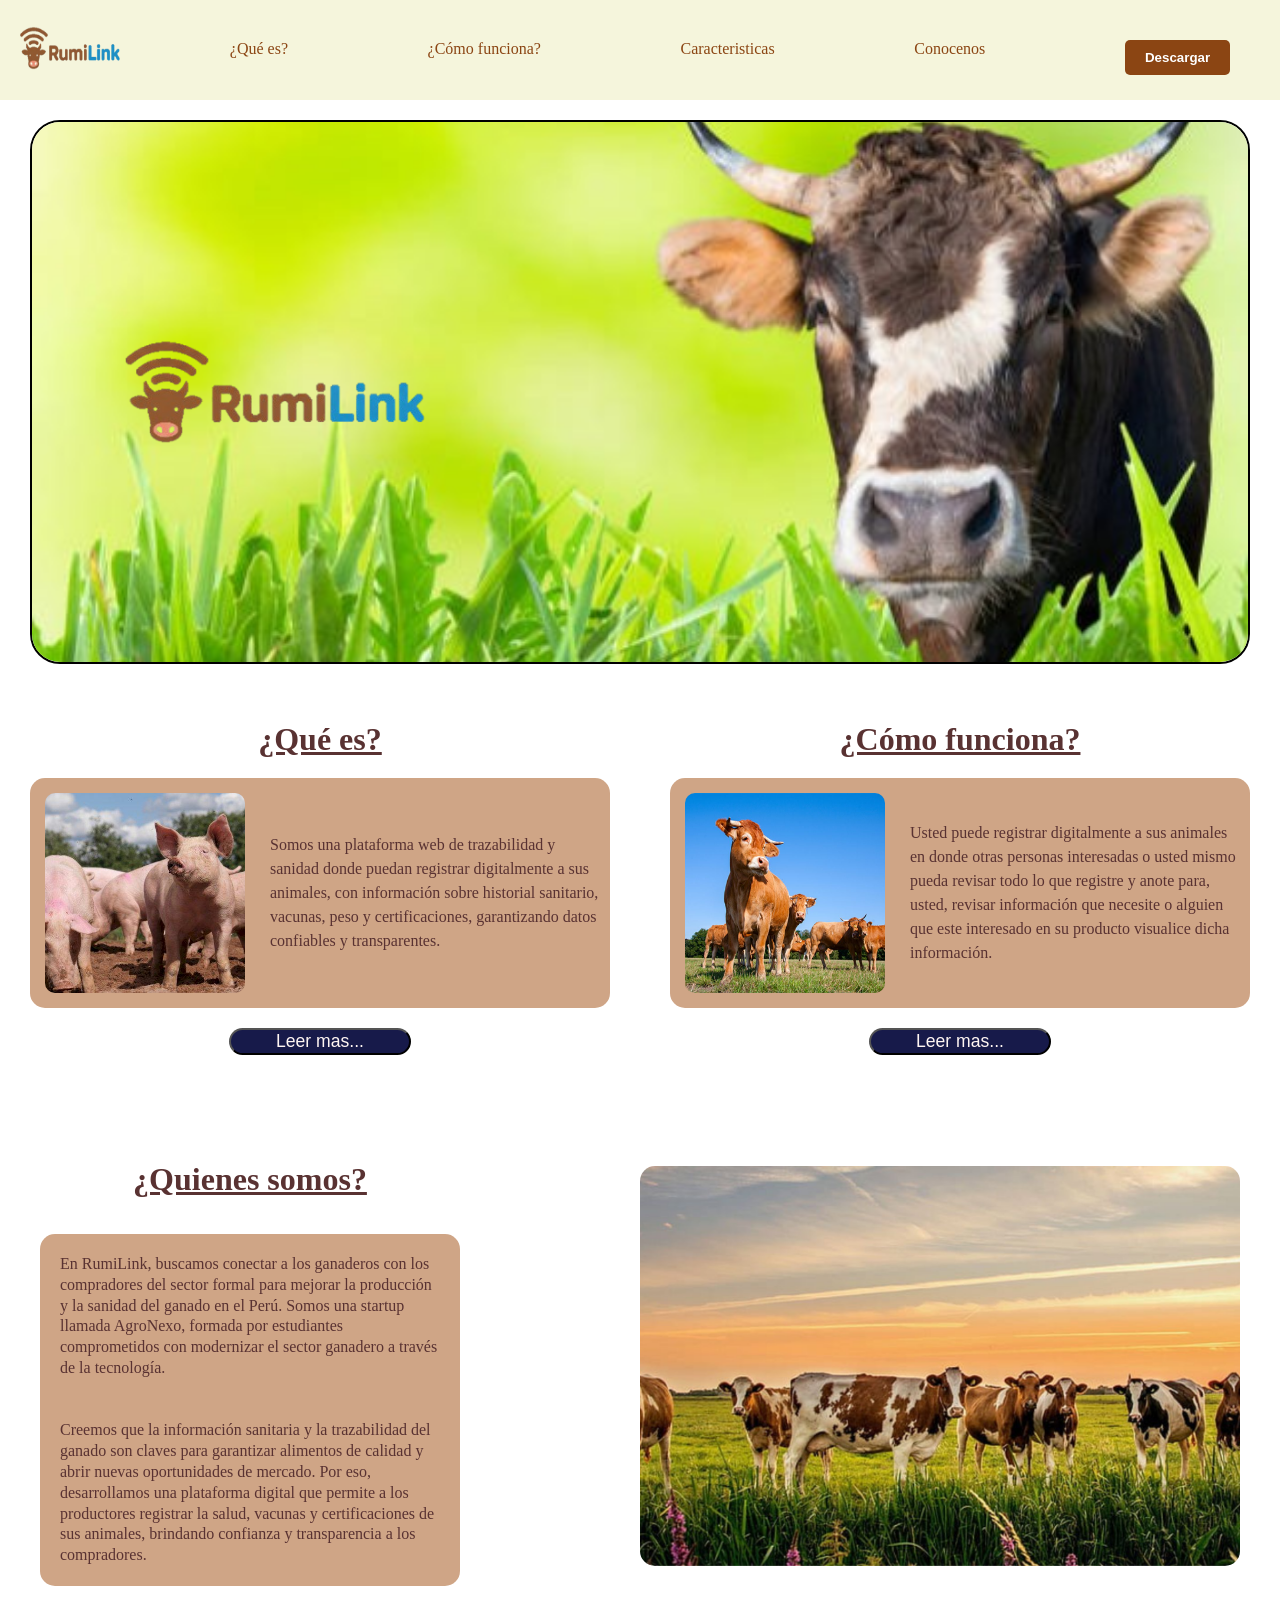
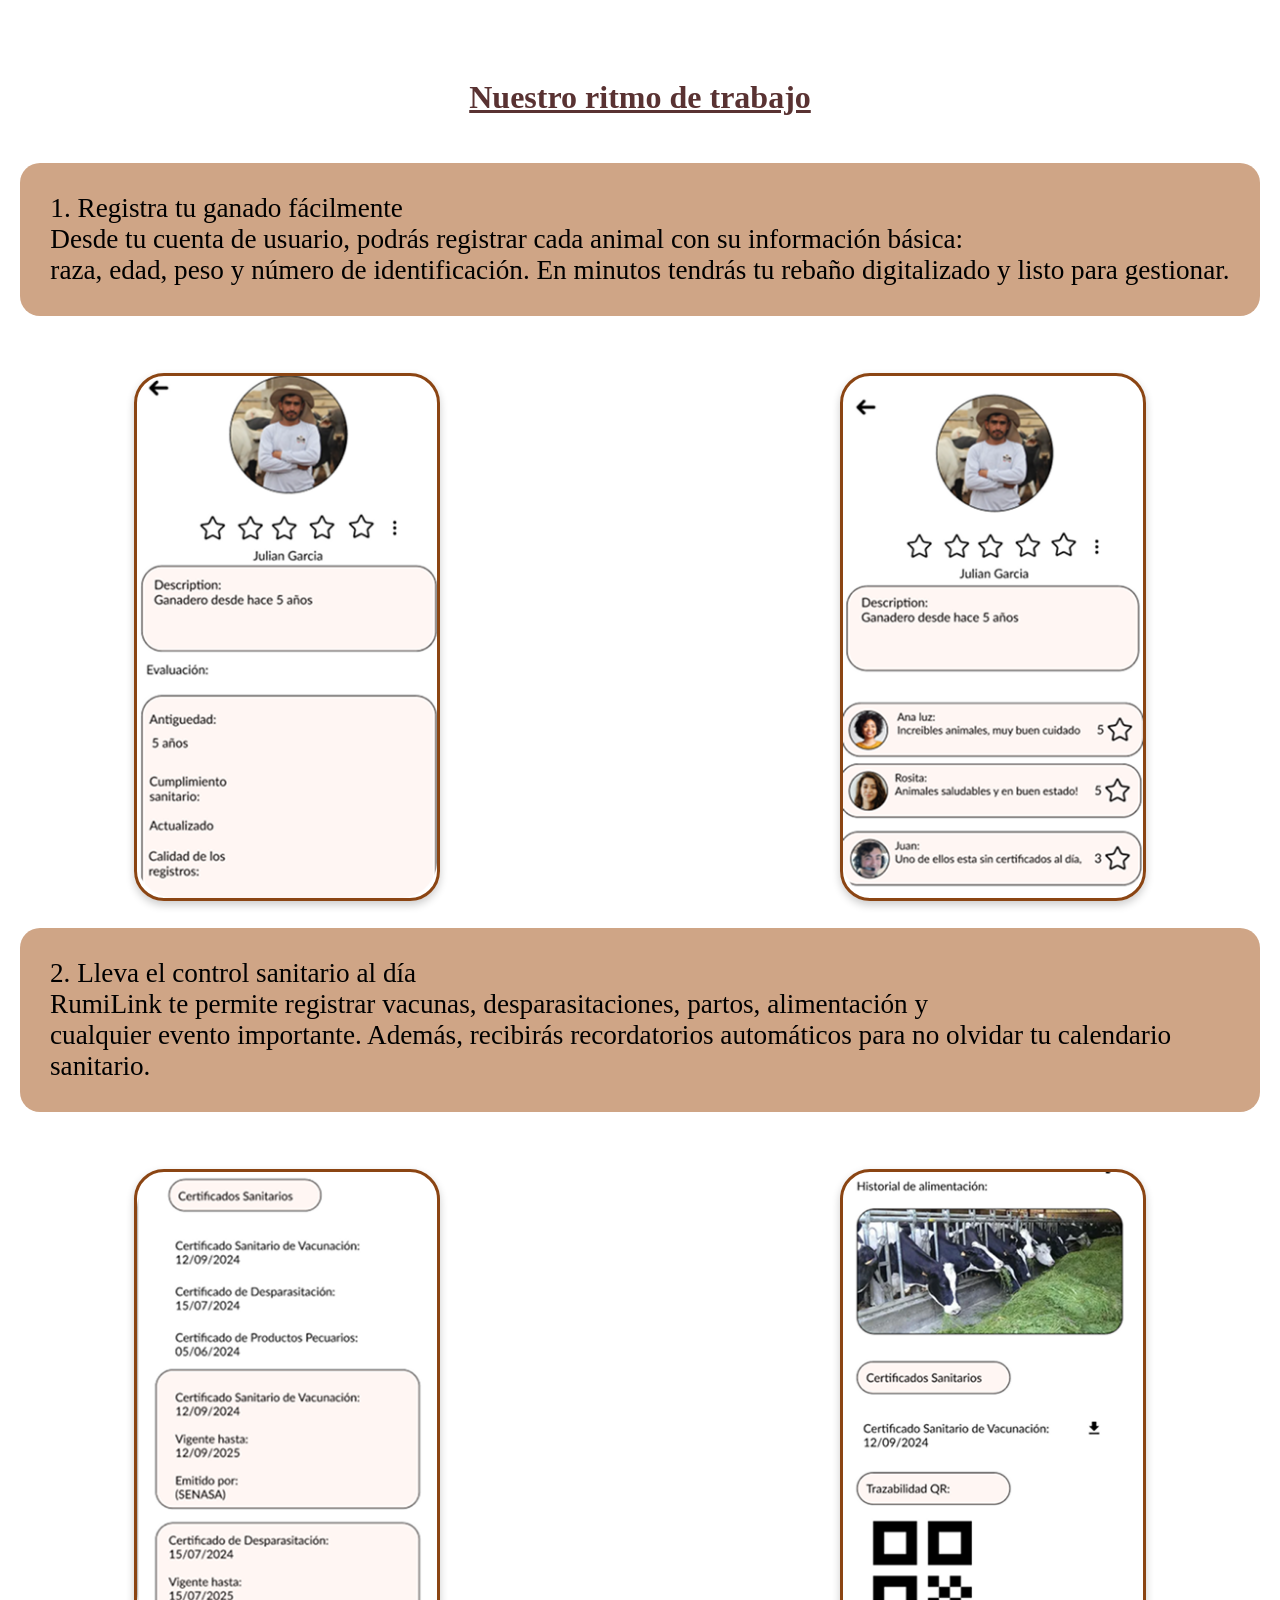
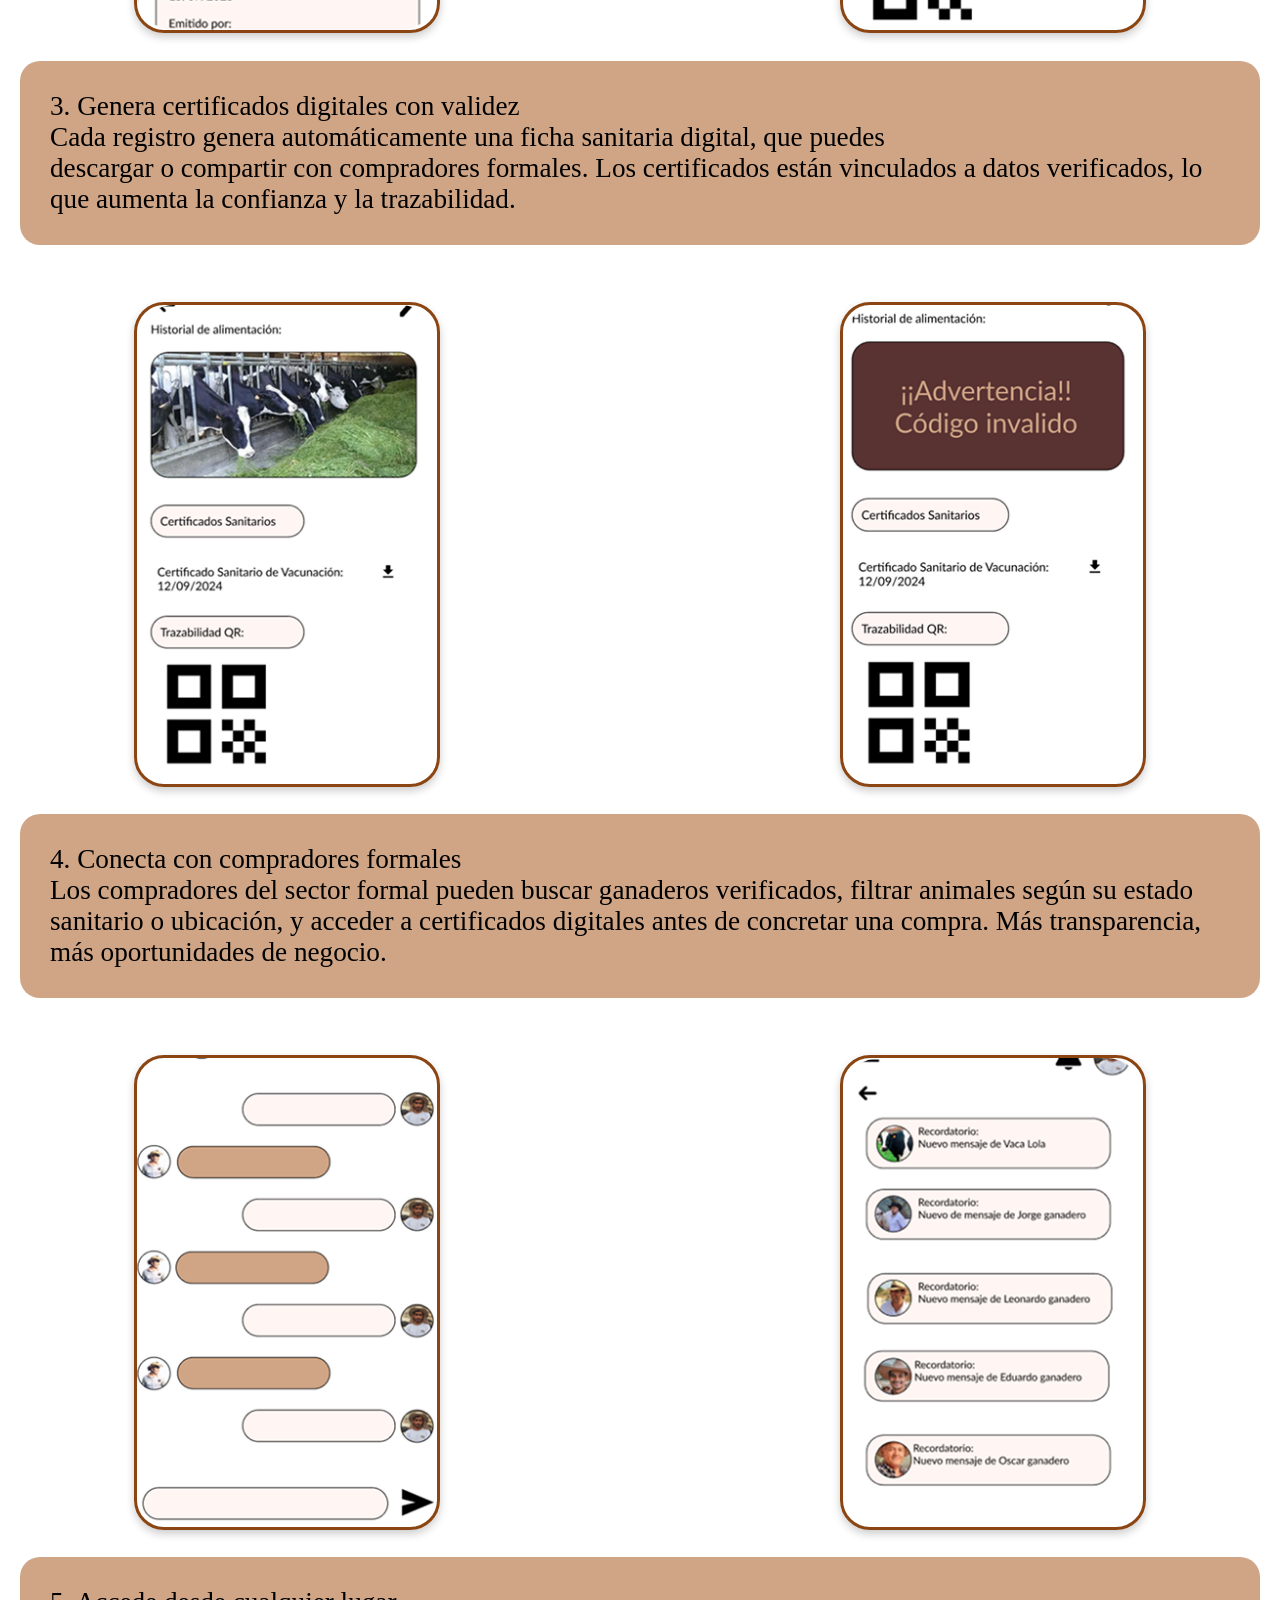
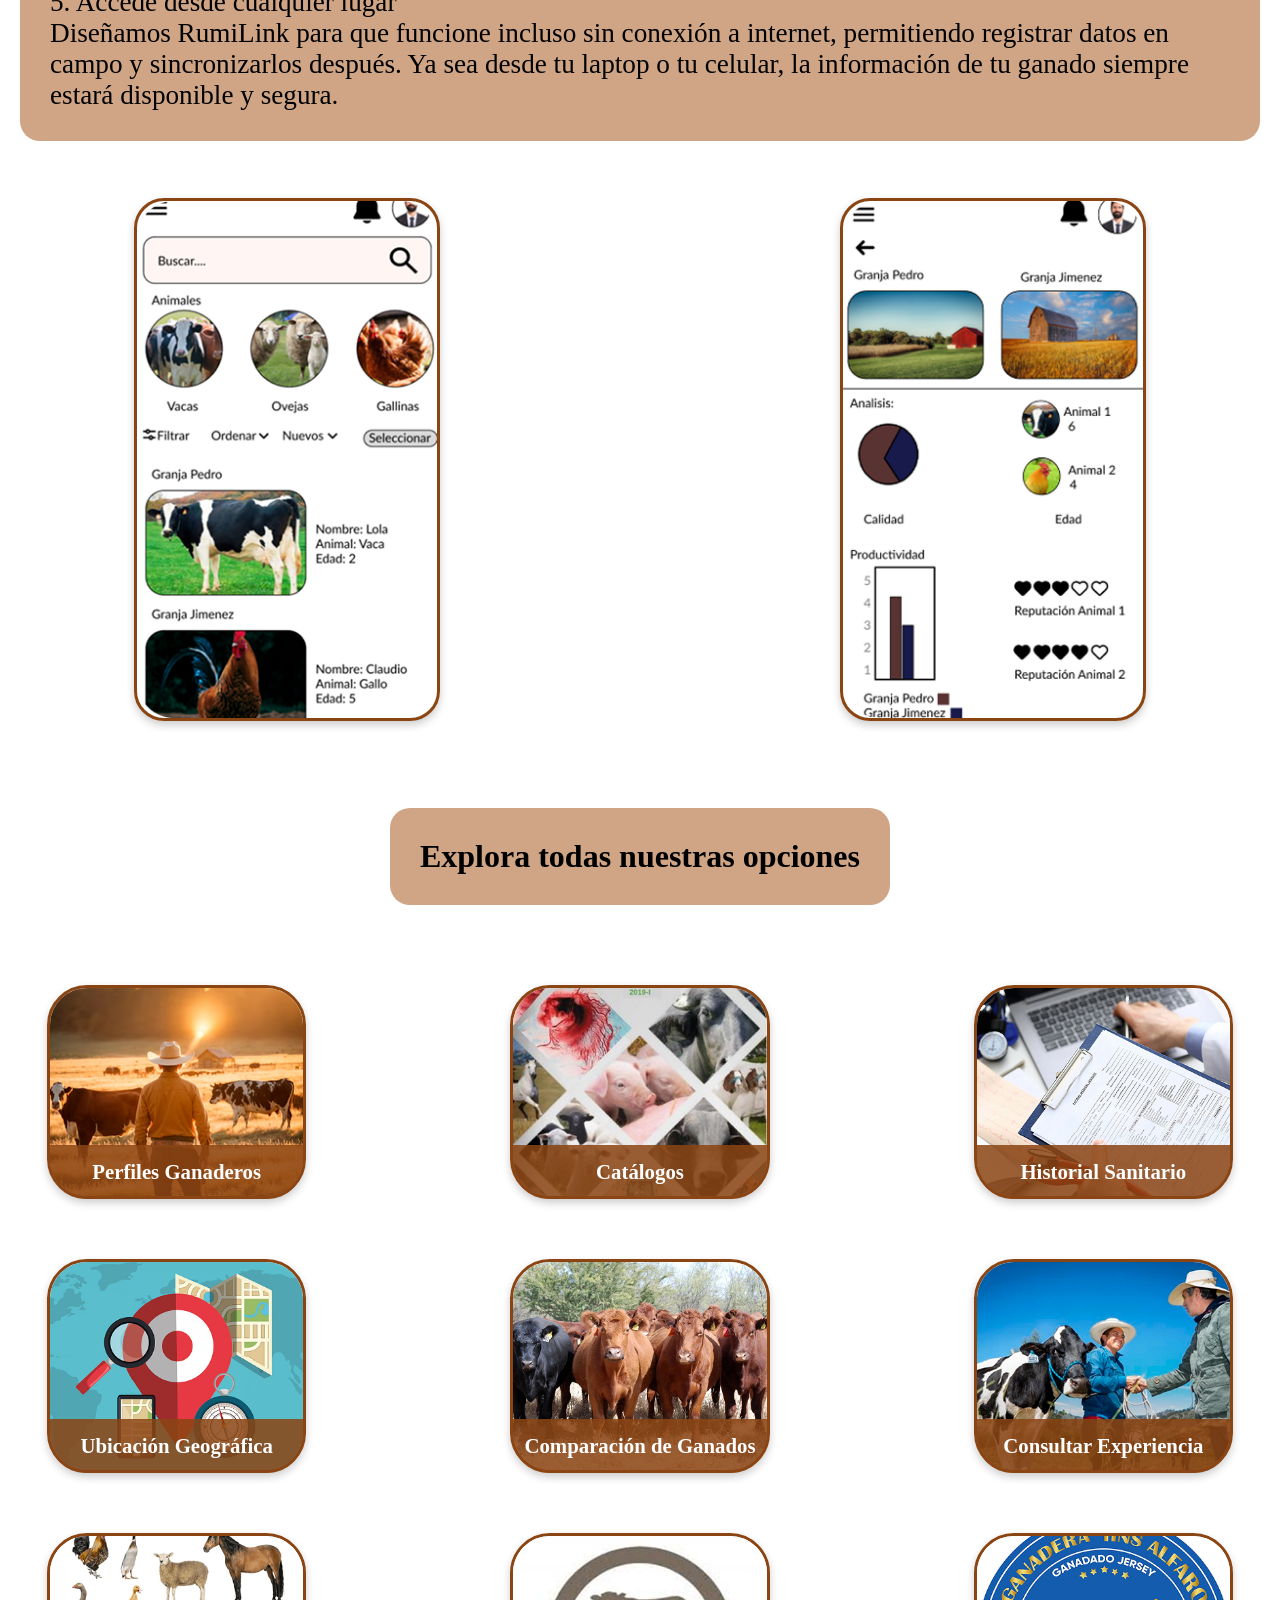
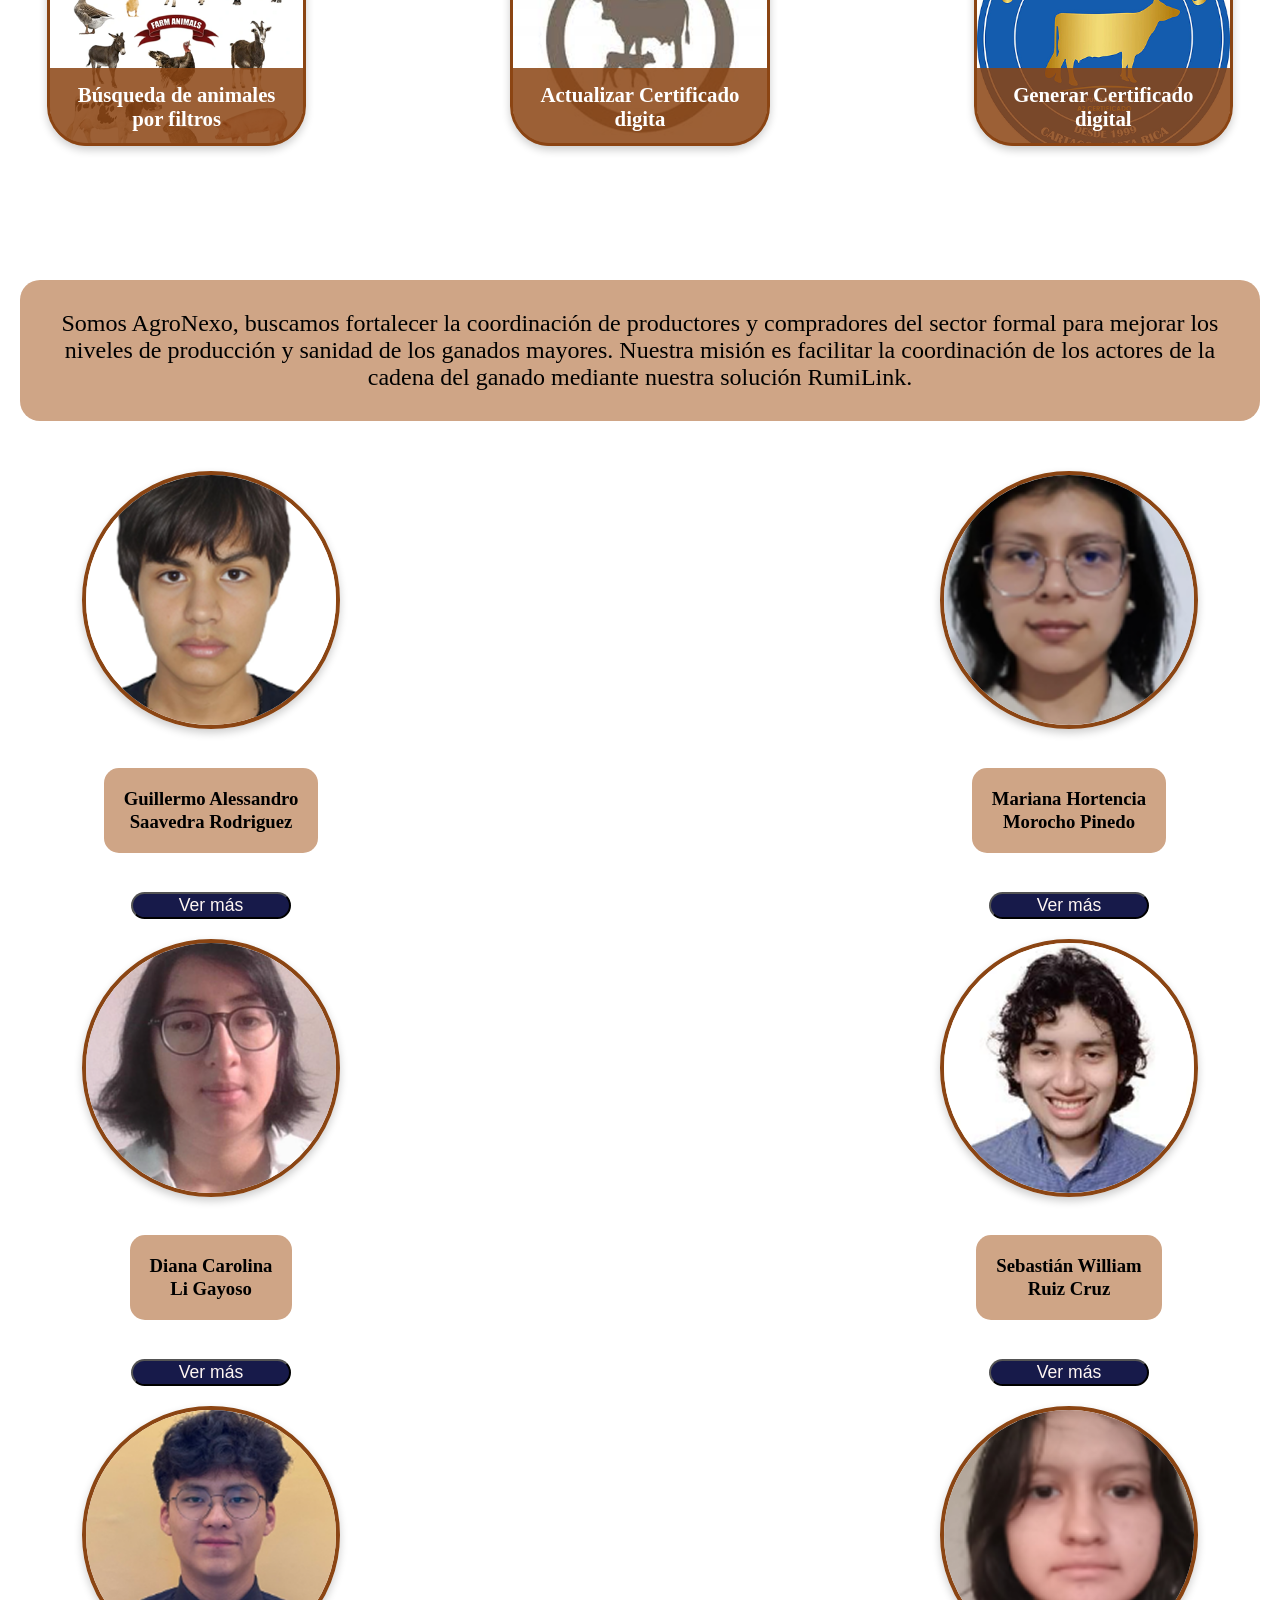
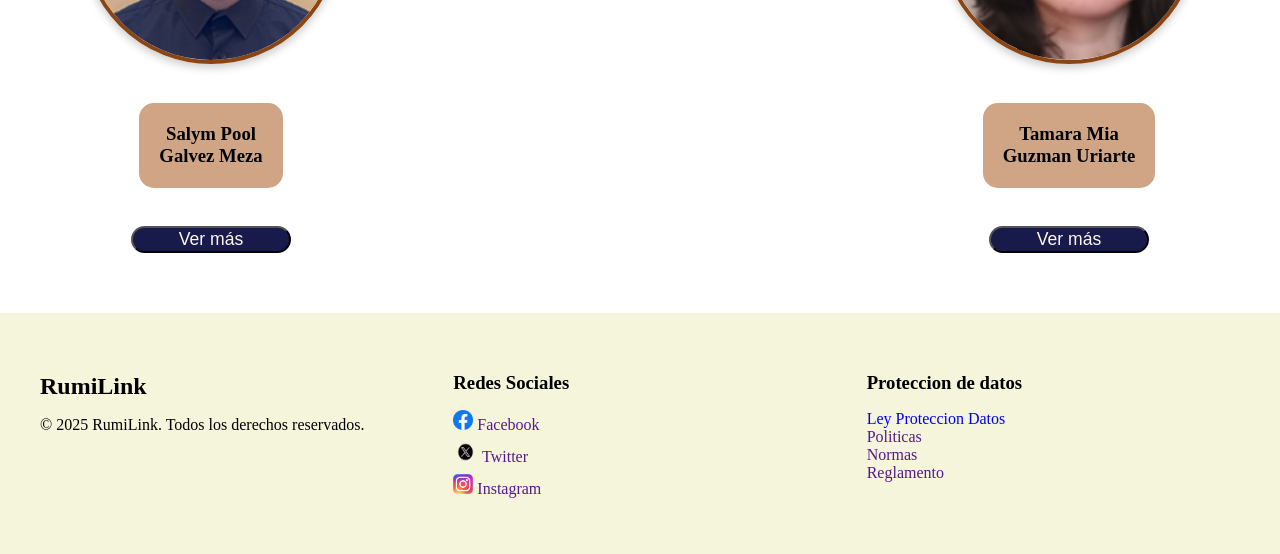
==== commit 57e25100: "feat(index): agrego pie de pagina" ====
--- a/index.html
+++ b/index.html
@@ -70,23 +70,23 @@
             <img src="Imagenes/funcion2.png" alt="mockup-instructivo">
         </div>
         <p>
-            2. Lleva el control sanitario al día
-            RumiLink te permite registrar vacunas, desparasitaciones, partos, alimentación y         cualquier evento importante. Además, recibirás recordatorios automáticos para no olvidar tu calendario sanitario.
+            2. Lleva el control sanitario al día<br>
+            RumiLink te permite registrar vacunas, desparasitaciones, partos, alimentación y<br>cualquier evento importante. Además, recibirás recordatorios automáticos para no olvidar tu calendario sanitario.
         </p>
         <div class="imagenes">
             <img src="Imagenes/funcion3.png" alt="mockup-instructivo">
             <img src="Imagenes/funcion4.png" alt="mockup-instructivo">
         </div>
         <p>
-            3. Genera certificados digitales con validez
-            Cada registro genera automáticamente una ficha sanitaria digital, que puedes          descargar o compartir con compradores formales. Los certificados están vinculados a datos verificados, lo que aumenta la confianza y la trazabilidad.
+            3. Genera certificados digitales con validez<br>
+            Cada registro genera automáticamente una ficha sanitaria digital, que puedes<br>descargar o compartir con compradores formales. Los certificados están vinculados a datos verificados, lo que aumenta la confianza y la trazabilidad.
         </p>
         <div class="imagenes">
             <img src="Imagenes/funcion5.png" alt="mockup-instructivo">
             <img src="Imagenes/funcion6.png" alt="mockup-instructivo">
         </div>
         <p>
-            4. Conecta con compradores formales
+            4. Conecta con compradores formales<br>
             Los compradores del sector formal pueden buscar ganaderos verificados, filtrar animales según su estado sanitario o ubicación, y acceder a certificados digitales antes de concretar una compra. Más transparencia, más oportunidades de negocio.
         </p>
         <div class="imagenes">
@@ -94,7 +94,7 @@
             <img src="Imagenes/funcion8.png" alt="mockup-instructivo">
         </div>
         <p>
-            5. Accede desde cualquier lugar
+            5. Accede desde cualquier lugar<br>
             Diseñamos RumiLink para que funcione incluso sin conexión a internet, permitiendo   registrar datos en campo y sincronizarlos después. Ya sea desde tu laptop o tu celular, la información de tu ganado siempre estará disponible y segura.
         </p>
         <div class="imagenes">
@@ -197,5 +197,39 @@
             </div>
         </div>
     </section>
+    <section class="seccion-footer">
+        <div class="cont-gral-footer">
+            <div class="footer-info">   
+                <h2>RumiLink</h2>
+                <p>© 2025 RumiLink. Todos los derechos reservados.</p> 
+            </div>
+            <div class="footer-redes">
+                <h3>Redes Sociales </h3>
+                <ul class="lista-redes">
+                    <li>
+                        <img src="Imagenes/Facebook.png" alt="Facebook_Icon" width="20" height="20">
+                        <a href="">Facebook</a></li>
+                    <li>
+                        <img src="Imagenes/x.png" alt="Twitter_Icon" width="25" height="20">
+                        <a href="">Twitter</a></li>
+                    <li>
+                        <img src="Imagenes/Instagram.png" alt="Instagram_Icon" width="20" height="20">
+                        <a href="">Instagram</a></li>
+                </ul>
+            </div>
+            <div class="footer-politica">
+                <h3>Proteccion de datos</h3>
+                <ul class="lista-proteccion">
+                    <li>
+                        <a href="PDFs/Ley_Proteccion_Datospdf.pdf" target="_blank"
+                            >Ley Proteccion Datos</a>
+                </li>
+                    <li><a href="">Politicas</a></li>
+                    <li><a href="">Normas</a></li>
+                    <li><a href="">Reglamento</a></li>
+            </ul>
+            </div>
+        </div>
+    </section>
     </body>
 </html>
--- a/styles.css
+++ b/styles.css
@@ -363,10 +363,10 @@
     width: 250px;
     height: 250px;
     object-fit: cover;
-    border-radius: 50%; /* Círculo */
+    border-radius: 50%;
     border: 4px solid saddlebrown;
     box-shadow: 0 4px 8px rgba(0, 0, 0, 0.2);
-    margin-bottom: 20px; /* Espacio entre foto y nombre */
+    margin-bottom: 20px;
 }
 .integrante button{
     border-radius: 20px;
@@ -378,4 +378,65 @@
     background-color: rgb(23, 26, 74);
     color: rgb(255,246,243);
     transition: background-color 0.3s;
-}+}
+/*seccion footer*/
+.seccion-footer {
+    background-color: beige;
+    color: black;
+    padding: 40px 20px;
+}
+.cont-gral-footer {
+    display: flex;
+    justify-content: space-between;
+    align-items: flex-start;
+    max-width: 1200px;
+    margin: 0 auto;
+    gap: 40px;
+}
+.footer-info {
+    flex: 1;
+}
+.footer-info h2 {
+    margin-bottom: 15px;
+}
+.footer-redes {
+    flex: 1;
+}
+.footer-redes h3 {
+    margin-bottom: 15px;
+}
+.lista-redes {
+    list-style: none;
+    padding: 0;
+}
+.lista-redes li {
+    margin-bottom: 8px;
+}
+.lista-redes li a {
+    text-decoration: none;
+}
+.lista-redes li a:hover {
+    color:brown;
+    text-decoration: underline;
+    cursor: pointer;
+}
+.footer-politica {
+    flex: 1;
+}
+.footer-politica h3 {
+    margin-bottom: 15px;
+}
+.lista-proteccion {
+    list-style: none;
+    color: black;
+    padding: 0;
+}
+.lista-proteccion li a {
+    text-decoration: none;
+}
+.lista-proteccion li a:hover {
+    color:brown;
+    text-decoration: underline;
+    cursor: pointer;
+}
+
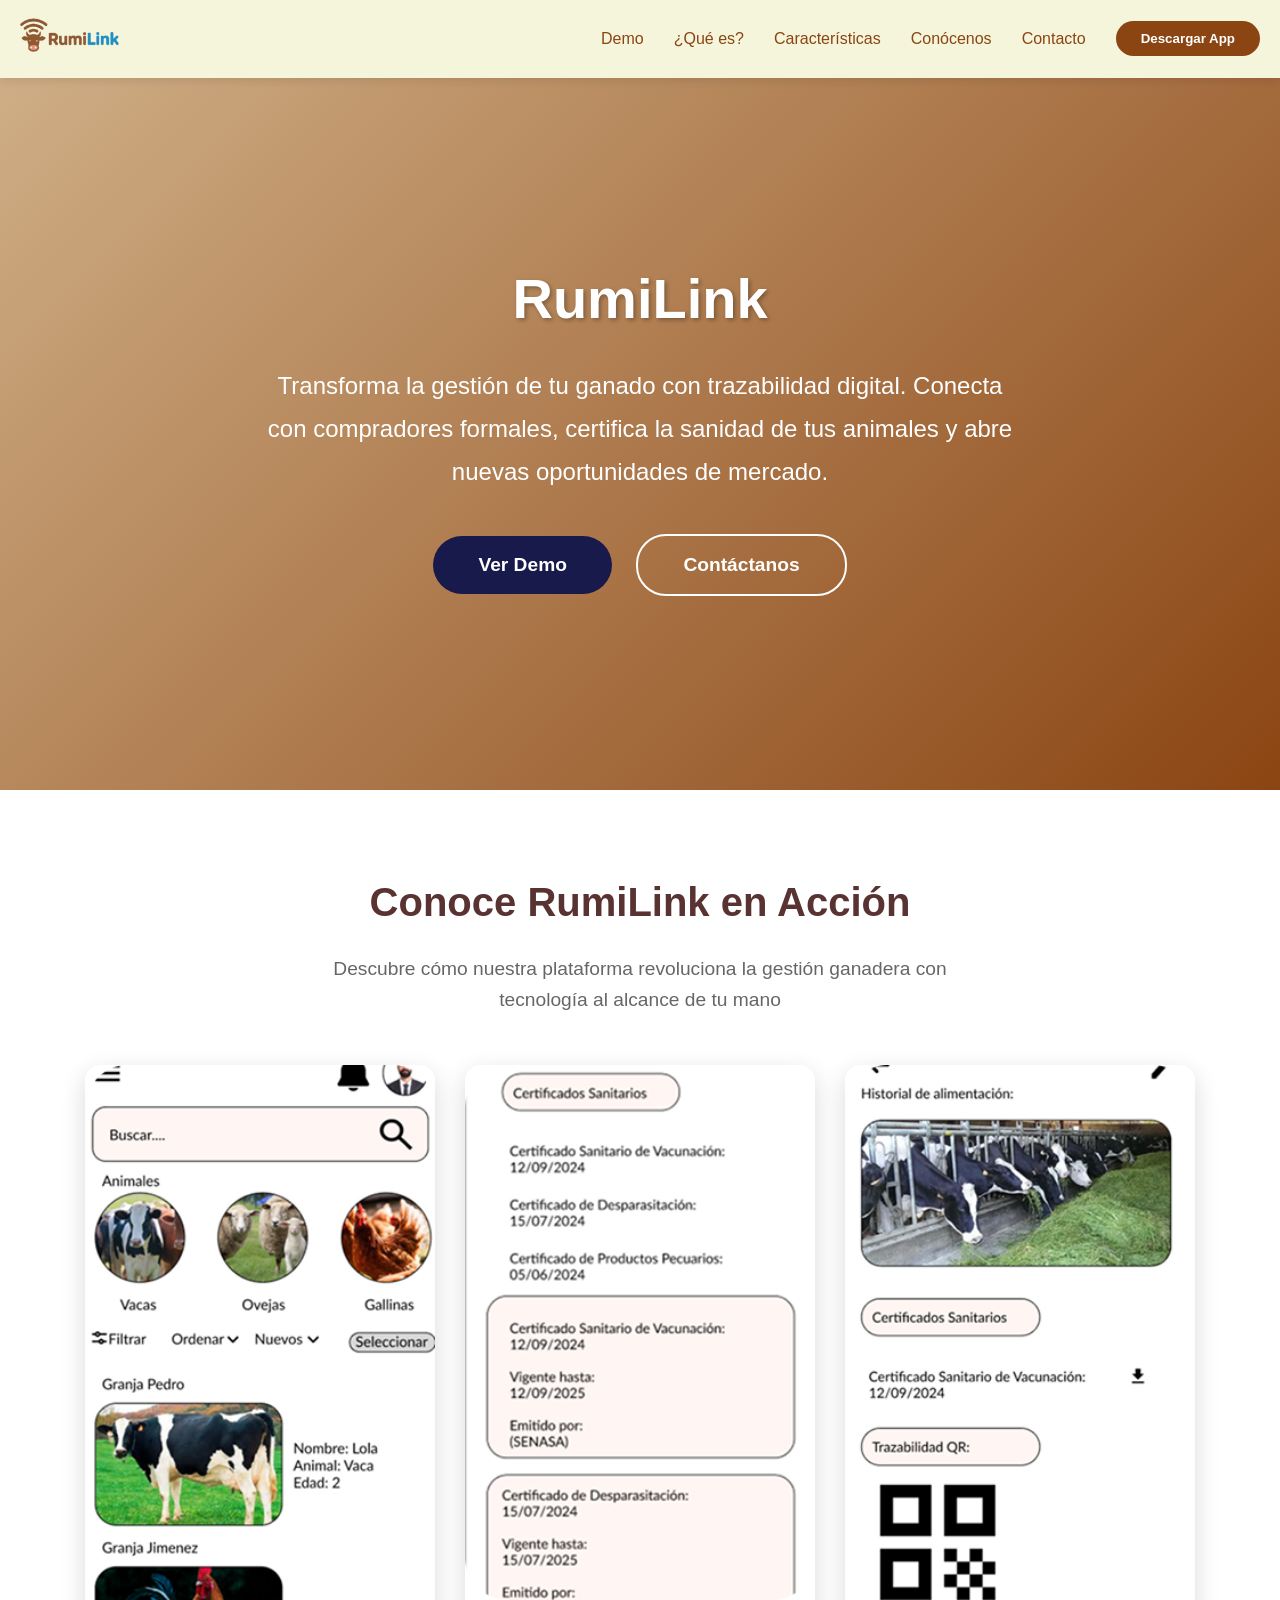
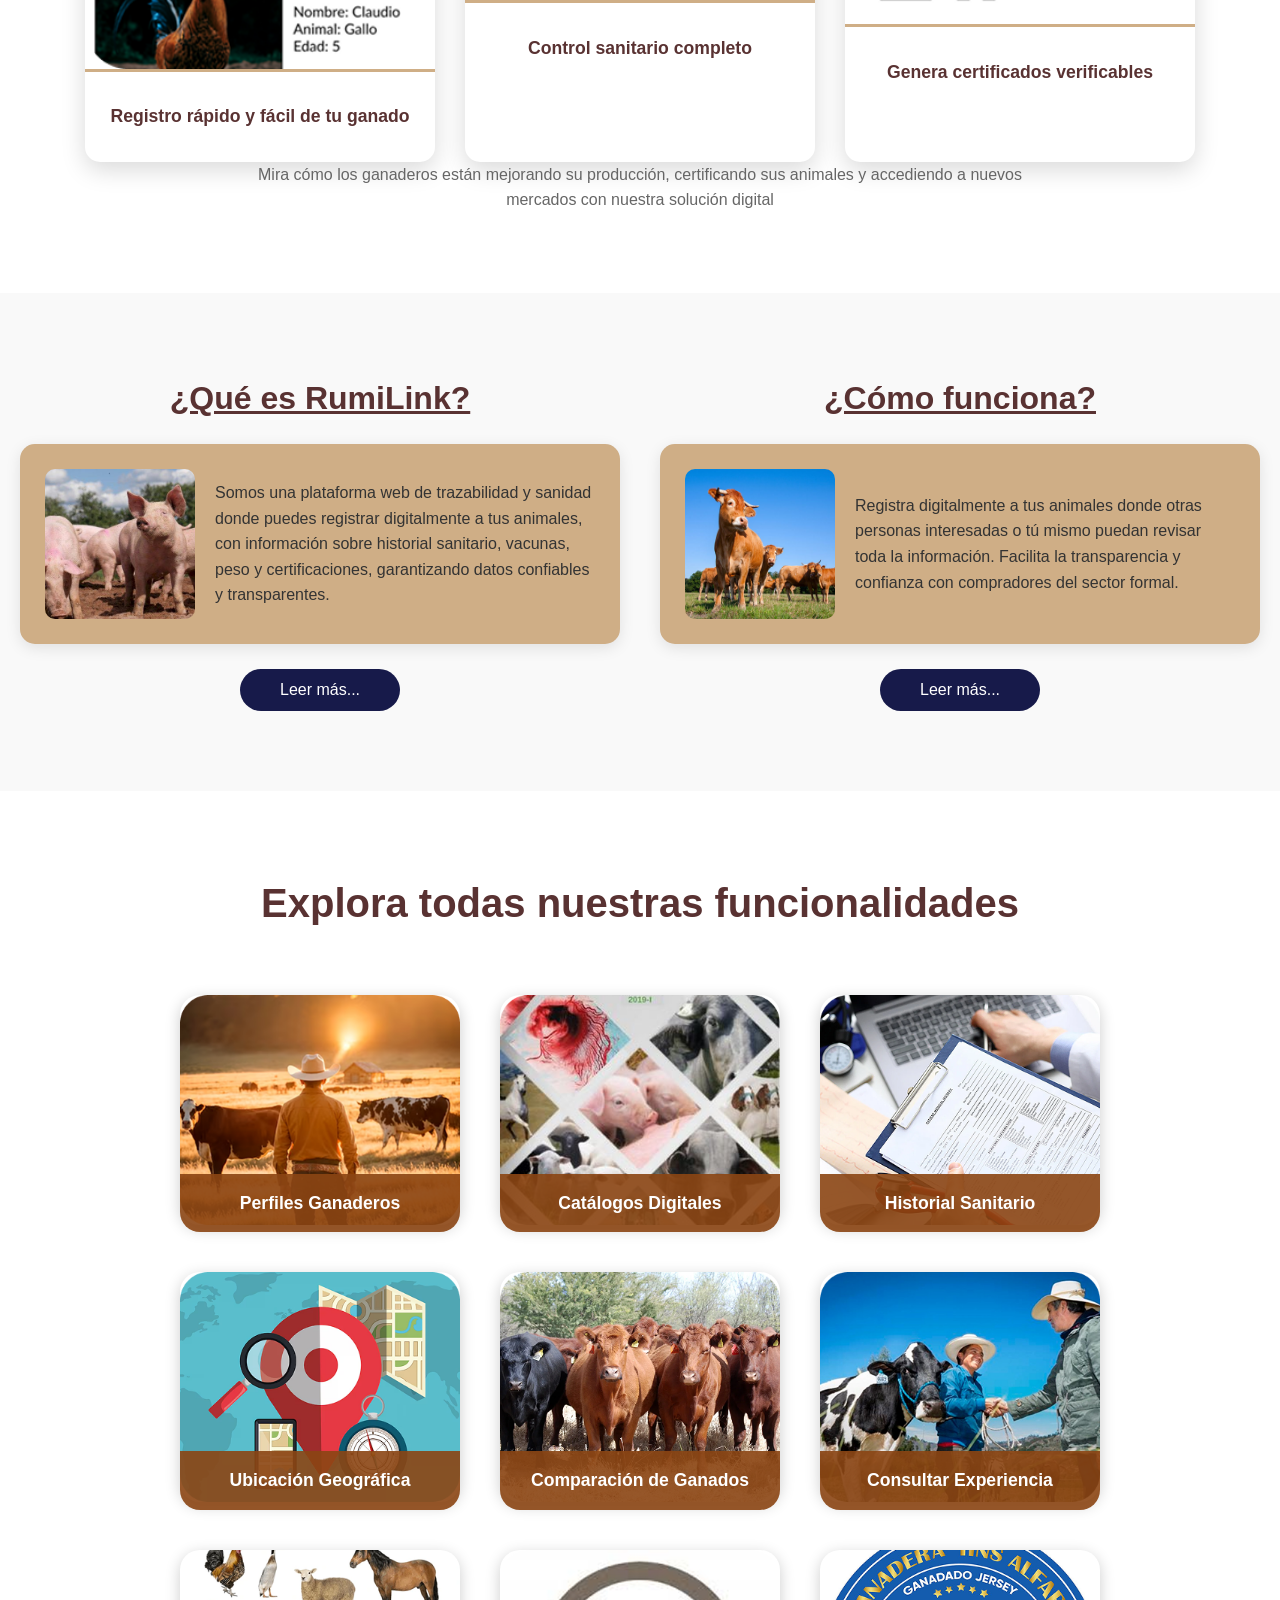
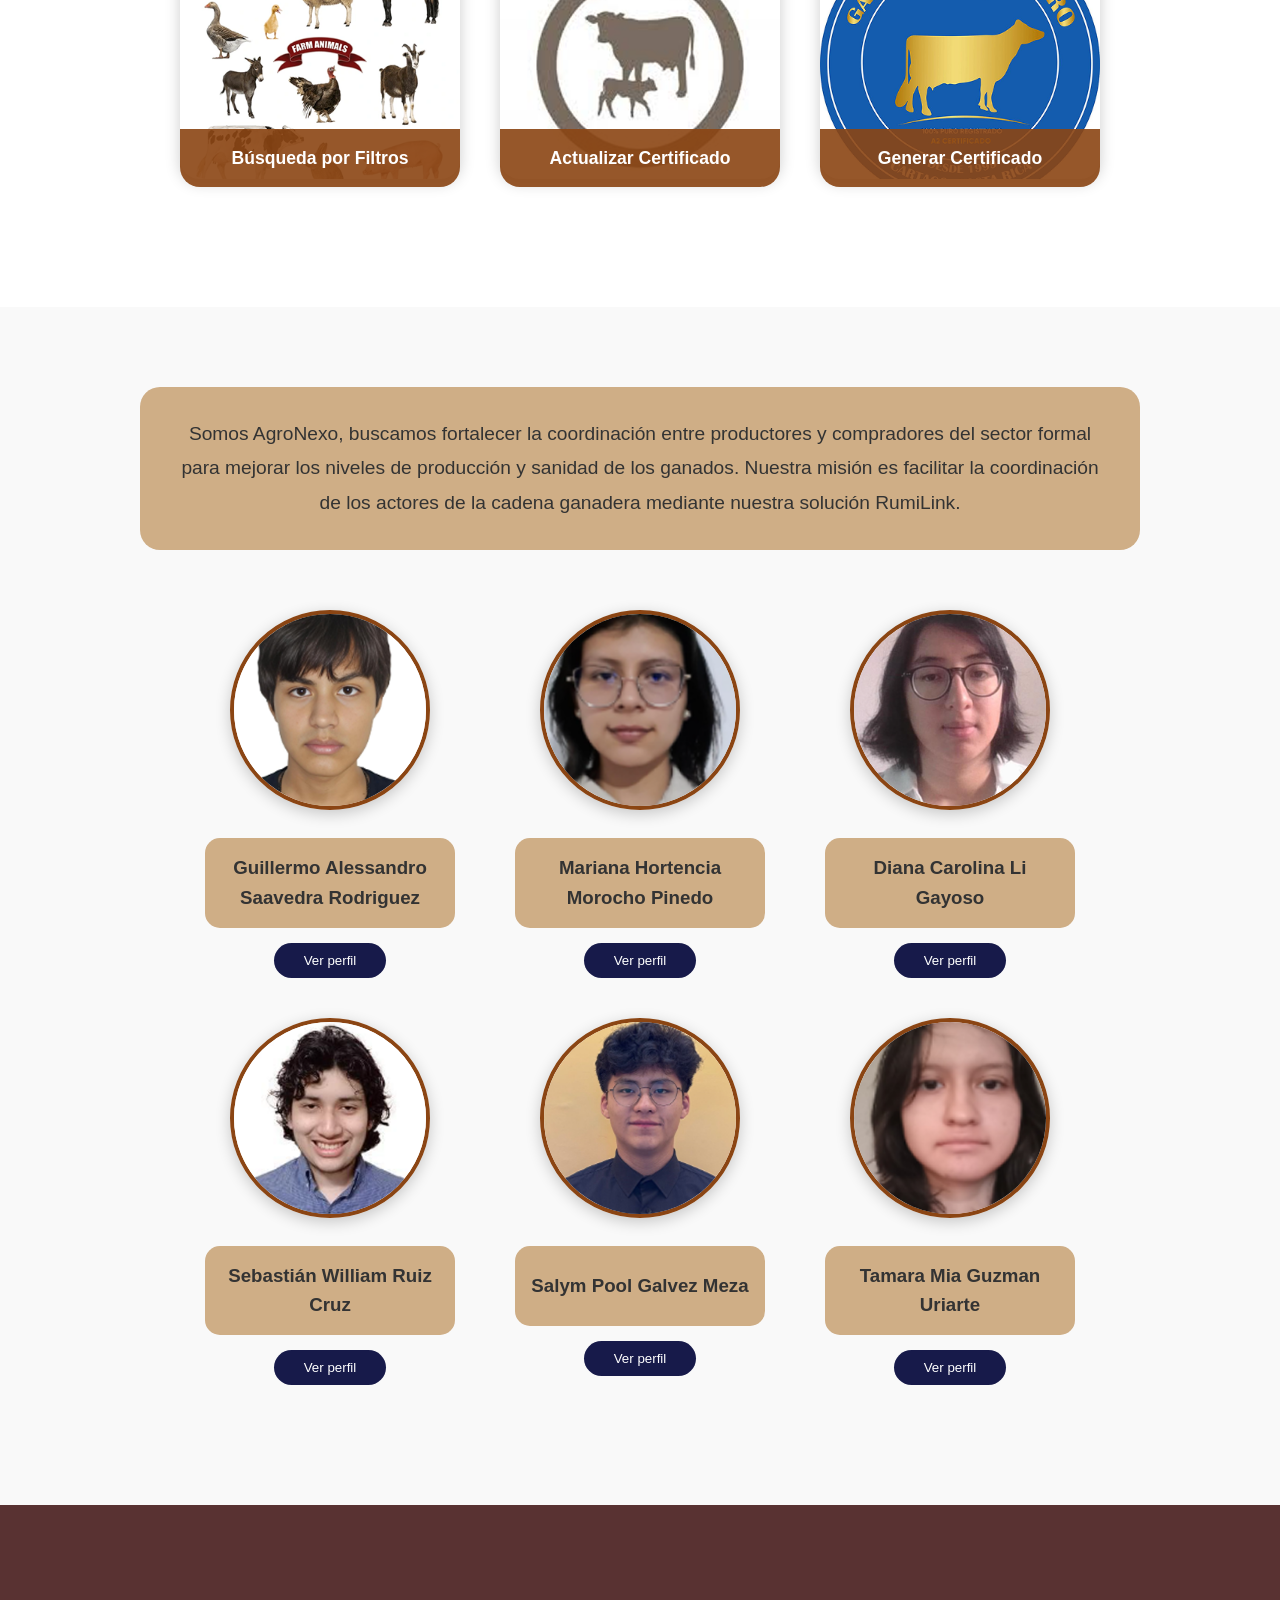
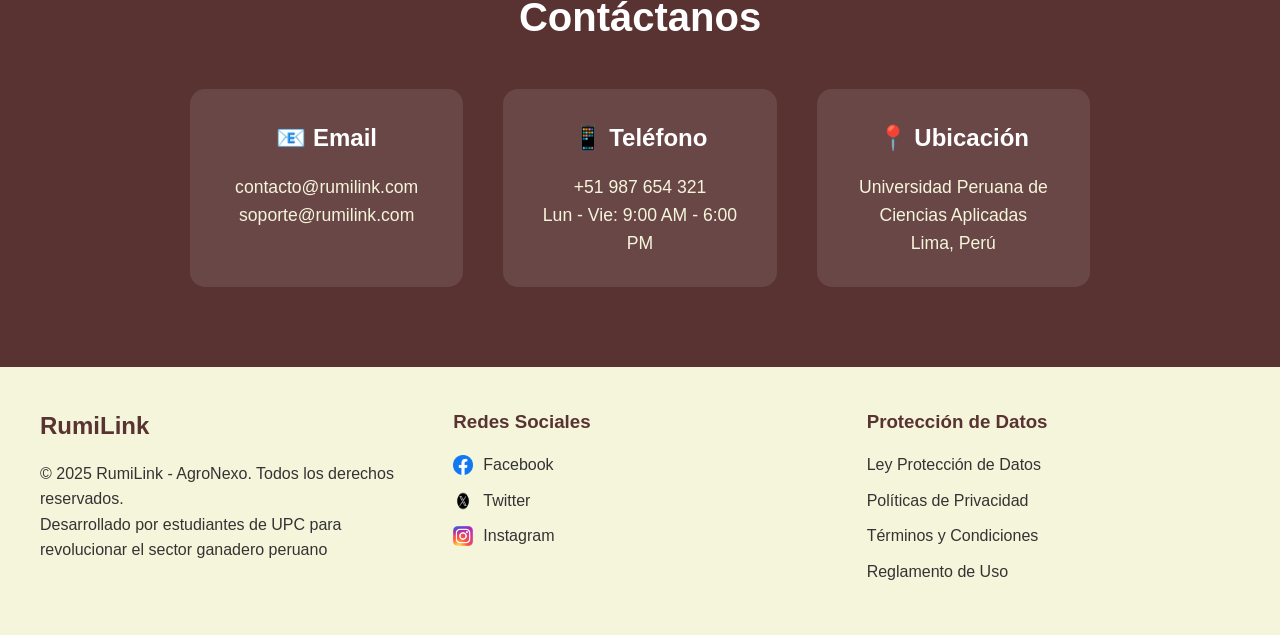
==== commit 756312f3: "fix(landing-page): se mejoro la landing page" ====
--- a/index.html
+++ b/index.html
@@ -1,235 +1,260 @@
 <!DOCTYPE html>
-<html lang="en">
-    <head>
-        <meta charset="UTF-8" />
-        <meta name="viewport" content="width=device-width, initial-scale=1.0" />
-        <meta http-equiv="X-UA-Compatible" content="ie=edge" />
-        <title>RumiLink</title>
-        <link rel="stylesheet" href="styles.css" />
-    </head>
-    <body>
+<html lang="es">
+<head>
+    <meta charset="UTF-8">
+    <meta name="viewport" content="width=device-width, initial-scale=1.0">
+    <title>RumiLink - Trazabilidad Ganadera Digital</title>
+    <link rel="stylesheet" href="styles.css">
+</head>
+<body>
+    <!-- Header -->
     <nav class="topheader">
-        <a href="" class="logo">
-        <img
-            src="Imagenes/RumiLink_.png"
-            alt=""
-            width="100"
-            height="50"
-        >
+        <a href="#" class="logo">
+            <img src="Imagenes/RumiLink_.png" alt="RumiLink Logo">
         </a>
-
-        <ul class="Menu_Horizontal">
-            <li><a href="#descripcion">¿Qué es?</a></li>
-            <li><a href="#como-funciona">¿Cómo funciona?</a></li>
-            <li><a href="#caracteristicas">Caracteristicas</a></li>
-            <li><a href="#gral-conocenos">Conocenos</a></li>
-            <li><button type="submit">Descargar</button></li>
+        <button class="menu-toggle" onclick="toggleMenu()">☰</button>
+        <ul class="Menu_Horizontal" id="mainMenu">
+            <li><a href="#demo">Demo</a></li>
+            <li><a href="#que-es">¿Qué es?</a></li>
+            <li><a href="#caracteristicas">Características</a></li>
+            <li><a href="#conocenos">Conócenos</a></li>
+            <li><a href="#contacto">Contacto</a></li>
+            <li><button class="btn-download">Descargar App</button></li>
         </ul>
     </nav>
-    <div class="imagen_grande">
-        <img src="Imagenes/imagen_grande.jpg" 
-        alt="imagen-vaca-fondo" class="vaca">
-        <img src="Imagenes/RumiLink_.png" alt="logo-tumilink" class="logo1">
-    </div>
-    <section class="descripcion" id="descripcion">
+
+    <!-- Hero Section con Pitch -->
+    <section class="hero-section">
+        <div class="hero-content">
+            <h1>RumiLink</h1>
+            <p class="pitch-message">
+                Transforma la gestión de tu ganado con trazabilidad digital. 
+                Conecta con compradores formales, certifica la sanidad de tus animales 
+                y abre nuevas oportunidades de mercado.
+            </p>
+            <button class="cta-primary" onclick="window.location.href='#demo'">Ver Demo</button>
+            <button class="cta-secondary" onclick="window.location.href='#contacto'">Contáctanos</button>
+        </div>
+    </section>
+
+    <!-- Video/Demo Section -->
+    <section class="demo-section" id="demo">
+        <h2>Conoce RumiLink en Acción</h2>
+        <p class="subtitle">
+            Descubre cómo nuestra plataforma revoluciona la gestión ganadera con tecnología al alcance de tu mano
+        </p>
+        <div class="screenshots-gallery">
+            <div class="screenshot-item">
+                <img src="Imagenes/funcion9.png" alt="Registro de ganado en RumiLink">
+                <p class="screenshot-caption">Registro rápido y fácil de tu ganado</p>
+            </div>
+            <div class="screenshot-item">
+                <img src="Imagenes/funcion3.png" alt="Control sanitario digital">
+                <p class="screenshot-caption">Control sanitario completo</p>
+            </div>
+            <div class="screenshot-item">
+                <img src="Imagenes/funcion5.png" alt="Certificados digitales">
+                <p class="screenshot-caption">Genera certificados verificables</p>
+            </div>
+        </div>
+        <p style="color: #666; max-width: 800px; margin: 0 auto;">
+            Mira cómo los ganaderos están mejorando su producción, certificando sus animales 
+            y accediendo a nuevos mercados con nuestra solución digital
+        </p>
+    </section>
+
+    <!-- ¿Qué es? / ¿Cómo funciona? -->
+    <section class="descripcion" id="que-es">
         <div class="que-es">
-            <h1>¿Qué es?</h1>
+            <h1>¿Qué es RumiLink?</h1>
             <div class="cont-que-es">
-                <img src="Imagenes/cerdo.jpeg" alt="cerdo-imagen">
-                <p>Somos una plataforma web de trazabilidad y sanidad donde puedan registrar digitalmente a sus animales, con información sobre historial sanitario, vacunas, peso y certificaciones, garantizando datos confiables y transparentes. </p>
-            </div>
-            <button type="submit">Leer mas...</button>
+                <img src="Imagenes/cerdo.jpeg" alt="Plataforma Digital">
+                <p>
+                    Somos una plataforma web de trazabilidad y sanidad donde puedes registrar 
+                    digitalmente a tus animales, con información sobre historial sanitario, 
+                    vacunas, peso y certificaciones, garantizando datos confiables y transparentes.
+                </p>
+            </div>
+            <button class="btn-leer-mas">Leer más...</button>
         </div>
         <div class="como-funciona">
             <h1>¿Cómo funciona?</h1>
             <div class="cont-funciona">
-                <img src="Imagenes/vaca.jpg" alt="imagen-foto">
-                <p>Usted puede registrar digitalmente a sus animales en donde otras personas interesadas o usted mismo pueda revisar todo lo que registre y anote para, usted, revisar información que necesite o alguien que este interesado en su producto visualice dicha información.</p>
-            </div>
-            <button type="submit">Leer mas...</button>
-        </div>
-    </section>
-    
-    <section class="Conocenos">
-        <div class="quienes-somos">
-            <h1>¿Quienes somos?</h1>
-            <p>En RumiLink, buscamos conectar a los ganaderos con los compradores del sector formal para mejorar la producción y la sanidad del ganado en el Perú. Somos una startup llamada AgroNexo, formada por estudiantes comprometidos con modernizar el sector ganadero a través de la tecnología.<br>
-            <br> Creemos que la información sanitaria y la trazabilidad del ganado son claves para garantizar alimentos de calidad y abrir nuevas oportunidades de mercado. Por eso, desarrollamos una plataforma digital que permite a los productores registrar la salud, vacunas y certificaciones de sus animales, brindando confianza y transparencia a los compradores.
-            </p>
-        </div>
-        <div class="imagen_granja">
-            <img src="Imagenes/granja.jpg" alt="foro_granja">
-        </div>
-    </section>
-    <section class="gral-funcion" id="como-funciona">
-        <h1>Nuestro ritmo de trabajo</h1>
-        <p>1. Registra tu ganado fácilmente<br>
-        Desde tu cuenta de usuario, podrás registrar cada animal con su información básica:<br> raza, edad, peso y número de identificación. En minutos tendrás tu rebaño digitalizado y listo para gestionar.</p>
-        <div class="imagenes">
-            <img src="Imagenes/funcion1.png" alt="mockup-instructivo">
-            <img src="Imagenes/funcion2.png" alt="mockup-instructivo">
-        </div>
+                <img src="Imagenes/vaca.jpg" alt="Sistema de Registro">
+                <p>
+                    Registra digitalmente a tus animales donde otras personas interesadas 
+                    o tú mismo puedan revisar toda la información. Facilita la transparencia 
+                    y confianza con compradores del sector formal.
+                </p>
+            </div>
+            <button class="btn-leer-mas">Leer más...</button>
+        </div>
+    </section>
+
+    <!-- Características -->
+    <section class="gral-caracteristicas" id="caracteristicas">
+        <h1>Explora todas nuestras funcionalidades</h1>
+        <div class="contenedor-caracteristicas">
+            <div class="caracteristica">
+                <img src="Imagenes/feat1.png" alt="Perfiles Ganaderos">
+                <h2>Perfiles Ganaderos</h2>
+            </div>
+            <div class="caracteristica">
+                <img src="Imagenes/feat2.png" alt="Catálogos">
+                <h2>Catálogos Digitales</h2>
+            </div>
+            <div class="caracteristica">
+                <img src="Imagenes/feat3.png" alt="Historial">
+                <h2>Historial Sanitario</h2>
+            </div>
+        </div>
+        <div class="contenedor-caracteristicas">
+            <div class="caracteristica">
+                <img src="Imagenes/feat4.png" alt="Ubicación">
+                <h2>Ubicación Geográfica</h2>
+            </div>
+            <div class="caracteristica">
+                <img src="Imagenes/feat5.png" alt="Comparación">
+                <h2>Comparación de Ganados</h2>
+            </div>
+            <div class="caracteristica">
+                <img src="Imagenes/feat6.png" alt="Experiencia">
+                <h2>Consultar Experiencia</h2>
+            </div>
+        </div>
+        <div class="contenedor-caracteristicas">
+            <div class="caracteristica">
+                <img src="Imagenes/feat7.png" alt="Búsqueda">
+                <h2>Búsqueda por Filtros</h2>
+            </div>
+            <div class="caracteristica">
+                <img src="Imagenes/feat8.png" alt="Actualizar">
+                <h2>Actualizar Certificado</h2>
+            </div>
+            <div class="caracteristica">
+                <img src="Imagenes/feat9.png" alt="Generar">
+                <h2>Generar Certificado</h2>
+            </div>
+        </div>
+    </section>
+
+    <!-- Conócenos -->
+    <section class="gral-conocenos" id="conocenos">
         <p>
-            2. Lleva el control sanitario al día<br>
-            RumiLink te permite registrar vacunas, desparasitaciones, partos, alimentación y<br>cualquier evento importante. Además, recibirás recordatorios automáticos para no olvidar tu calendario sanitario.
-        </p>
-        <div class="imagenes">
-            <img src="Imagenes/funcion3.png" alt="mockup-instructivo">
-            <img src="Imagenes/funcion4.png" alt="mockup-instructivo">
-        </div>
-        <p>
-            3. Genera certificados digitales con validez<br>
-            Cada registro genera automáticamente una ficha sanitaria digital, que puedes<br>descargar o compartir con compradores formales. Los certificados están vinculados a datos verificados, lo que aumenta la confianza y la trazabilidad.
-        </p>
-        <div class="imagenes">
-            <img src="Imagenes/funcion5.png" alt="mockup-instructivo">
-            <img src="Imagenes/funcion6.png" alt="mockup-instructivo">
-        </div>
-        <p>
-            4. Conecta con compradores formales<br>
-            Los compradores del sector formal pueden buscar ganaderos verificados, filtrar animales según su estado sanitario o ubicación, y acceder a certificados digitales antes de concretar una compra. Más transparencia, más oportunidades de negocio.
-        </p>
-        <div class="imagenes">
-            <img src="Imagenes/funcion7.png" alt="mockup-instructivo">
-            <img src="Imagenes/funcion8.png" alt="mockup-instructivo">
-        </div>
-        <p>
-            5. Accede desde cualquier lugar<br>
-            Diseñamos RumiLink para que funcione incluso sin conexión a internet, permitiendo   registrar datos en campo y sincronizarlos después. Ya sea desde tu laptop o tu celular, la información de tu ganado siempre estará disponible y segura.
-        </p>
-        <div class="imagenes">
-            <img src="Imagenes/funcion9.png" alt="mockup-instructivo">
-            <img src="Imagenes/funcion10.png" alt="mockup-instructivo">
-        </div>
-    </section>
-    <section class="gral-caracteristicas" id="caracteristicas">
-        <h1>Explora todas nuestras opciones</h1>
-        <div class="contenedor-caracteristicas">
-            <div class="caracteristica">
-            <img src="Imagenes/feat1.png" alt="Trazabilidad">
-            <h2>Perfiles Ganaderos</h2>
-            </div>
-            <div class="caracteristica">
-            <img src="Imagenes/feat2.png" alt="Trazabilidad">
-            <h2>Catálogos</h2>
-            </div>
-                        <div class="caracteristica">
-            <img src="Imagenes/feat3.png" alt="Trazabilidad">
-            <h2>Historial Sanitario</h2>
-            </div>
-        </div>
-        <div class="contenedor-caracteristicas">
-            <div class="caracteristica">
-            <img src="Imagenes/feat4.png" alt="Trazabilidad">
-            <h2>Ubicación Geográfica</h2>
-            </div>
-            <div class="caracteristica">
-            <img src="Imagenes/feat5.png" alt="Trazabilidad">
-            <h2>Comparación de Ganados</h2>
-            </div>
-                        <div class="caracteristica">
-            <img src="Imagenes/feat6.png" alt="Trazabilidad">
-            <h2>Consultar Experiencia </h2>
-            </div>
-        </div>
-        <div class="contenedor-caracteristicas">
-            <div class="caracteristica">
-            <img src="Imagenes/feat7.png" alt="Trazabilidad">
-            <h2>Búsqueda de animales por filtros</h2>
-            </div>
-            <div class="caracteristica">
-            <img src="Imagenes/feat8.png" alt="Trazabilidad">
-            <h2>Actualizar Certificado digita</h2>
-            </div>
-            <div class="caracteristica">
-            <img src="Imagenes/feat9.png" alt="Trazabilidad">
-            <h2>Generar Certificado digital</h2>
-            </div>
-        </div>
-    </section>
-    <section class="gral-conocenos" id="gral-conocenos">
-        <p>
-            Somos AgroNexo, buscamos fortalecer la coordinación de productores y compradores del sector formal para mejorar los niveles de producción y sanidad de los ganados mayores. Nuestra misión es facilitar la coordinación de los actores de la cadena del ganado mediante nuestra solución RumiLink.
+            Somos AgroNexo, buscamos fortalecer la coordinación entre productores y compradores 
+            del sector formal para mejorar los niveles de producción y sanidad de los ganados. 
+            Nuestra misión es facilitar la coordinación de los actores de la cadena ganadera 
+            mediante nuestra solución RumiLink.
         </p>
         <div class="Integrantes">
             <div class="integrante">
-                <img src="Imagenes/integrante1.png" alt="Integrante 1">
-                <h3>Guillermo Alessandro
-                    Saavedra Rodriguez</h3>
-                <button type="submit">Ver más</button>
-                
-            </div>
-            <div class="integrante">
-                <img src="Imagenes/integrante2.png" alt="Integrante 2">
-                <h3>Mariana Hortencia
-                Morocho Pinedo </h3>
-                <button type="submit">Ver más</button>
+                <img src="Imagenes/integrante1.png" alt="Guillermo Saavedra">
+                <h3>Guillermo Alessandro Saavedra Rodriguez</h3>
+                <button>Ver perfil</button>
+            </div>
+            <div class="integrante">
+                <img src="Imagenes/integrante2.png" alt="Mariana Morocho">
+                <h3>Mariana Hortencia Morocho Pinedo</h3>
+                <button>Ver perfil</button>
+            </div>
+            <div class="integrante">
+                <img src="Imagenes/integrante3.png" alt="Diana Li">
+                <h3>Diana Carolina Li Gayoso</h3>
+                <button>Ver perfil</button>
             </div>
         </div>
         <div class="Integrantes">
             <div class="integrante">
-                <img src="Imagenes/integrante3.png" alt="Integrante 1">
-                <h3>Diana Carolina
-                Li Gayoso</h3>
-                <button type="submit">Ver más</button>
-                
-            </div>
-            <div class="integrante">
-                <img src="Imagenes/integrante4.png" alt="Integrante 2">
-                <h3>Sebastián William
-                Ruiz Cruz</h3>
-                <button type="submit">Ver más</button>
-            </div>
-        </div>
-        <div class="Integrantes">
-            <div class="integrante">
-                <img src="Imagenes/integrante5.png" alt="Integrante 1">
-                <h3>Salym Pool
-                Galvez Meza</h3>
-                <button type="submit">Ver más</button>
-                
-            </div>
-            <div class="integrante">
-                <img src="Imagenes/integrante6.png" alt="Integrante 2">
-                <h3>Tamara Mia
-                Guzman Uriarte</h3>
-                <button type="submit">Ver más</button>
-            </div>
-        </div>
-    </section>
+                <img src="Imagenes/integrante4.png" alt="Sebastián Ruiz">
+                <h3>Sebastián William Ruiz Cruz</h3>
+                <button>Ver perfil</button>
+            </div>
+            <div class="integrante">
+                <img src="Imagenes/integrante5.png" alt="Salym Galvez">
+                <h3>Salym Pool Galvez Meza</h3>
+                <button>Ver perfil</button>
+            </div>
+            <div class="integrante">
+                <img src="Imagenes/integrante6.png" alt="Tamara Guzman">
+                <h3>Tamara Mia Guzman Uriarte</h3>
+                <button>Ver perfil</button>
+            </div>
+        </div>
+    </section>
+
+    <!-- Contacto Section -->
+    <section class="contacto-section" id="contacto">
+        <h2>Contáctanos</h2>
+        <div class="contacto-info">
+            <div class="contacto-item">
+                <h3>📧 Email</h3>
+                <p><a href="mailto:contacto@rumilink.com">contacto@rumilink.com</a></p>
+                <p><a href="mailto:soporte@rumilink.com">soporte@rumilink.com</a></p>
+            </div>
+            <div class="contacto-item">
+                <h3>📱 Teléfono</h3>
+                <p><a href="tel:+51987654321">+51 987 654 321</a></p>
+                <p>Lun - Vie: 9:00 AM - 6:00 PM</p>
+            </div>
+            <div class="contacto-item">
+                <h3>📍 Ubicación</h3>
+                <p>Universidad Peruana de Ciencias Aplicadas</p>
+                <p>Lima, Perú</p>
+            </div>
+        </div>
+    </section>
+
+    <!-- Footer -->
     <section class="seccion-footer">
         <div class="cont-gral-footer">
-            <div class="footer-info">   
+            <div class="footer-info">
                 <h2>RumiLink</h2>
-                <p>© 2025 RumiLink. Todos los derechos reservados.</p> 
+                <p>© 2025 RumiLink - AgroNexo. Todos los derechos reservados.</p>
+                <p>Desarrollado por estudiantes de UPC para revolucionar el sector ganadero peruano</p>
             </div>
             <div class="footer-redes">
-                <h3>Redes Sociales </h3>
+                <h3>Redes Sociales</h3>
                 <ul class="lista-redes">
                     <li>
-                        <img src="Imagenes/Facebook.png" alt="Facebook_Icon" width="20" height="20">
-                        <a href="">Facebook</a></li>
+                        <img src="Imagenes/Facebook.png" alt="Facebook" width="20" height="20">
+                        <a href="https://facebook.com/rumilink" target="_blank">Facebook</a>
+                    </li>
                     <li>
-                        <img src="Imagenes/x.png" alt="Twitter_Icon" width="25" height="20">
-                        <a href="">Twitter</a></li>
+                        <img src="Imagenes/x.png" alt="Twitter" width="20" height="20">
+                        <a href="https://twitter.com/rumilink" target="_blank">Twitter</a>
+                    </li>
                     <li>
-                        <img src="Imagenes/Instagram.png" alt="Instagram_Icon" width="20" height="20">
-                        <a href="">Instagram</a></li>
+                        <img src="Imagenes/Instagram.png" alt="Instagram" width="20" height="20">
+                        <a href="https://instagram.com/rumilink" target="_blank">Instagram</a>
+                    </li>
                 </ul>
             </div>
             <div class="footer-politica">
-                <h3>Proteccion de datos</h3>
+                <h3>Protección de Datos</h3>
                 <ul class="lista-proteccion">
-                    <li>
-                        <a href="PDFs/Ley_Proteccion_Datospdf.pdf" target="_blank"
-                            >Ley Proteccion Datos</a>
-                </li>
-                    <li><a href="">Politicas</a></li>
-                    <li><a href="">Normas</a></li>
-                    <li><a href="">Reglamento</a></li>
-            </ul>
-            </div>
-        </div>
-    </section>
-    </body>
+                    <li><a href="PDFs/Ley_Proteccion_Datospdf.pdf" target="_blank">Ley Protección de Datos</a></li>
+                    <li><a href="#">Políticas de Privacidad</a></li>
+                    <li><a href="#">Términos y Condiciones</a></li>
+                    <li><a href="#">Reglamento de Uso</a></li>
+                </ul>
+            </div>
+        </div>
+    </section>
+
+    <script>
+        function toggleMenu() {
+            const menu = document.getElementById('mainMenu');
+            menu.classList.toggle('active');
+        }
+
+        // Cerrar menú al hacer clic en un enlace (móvil)
+        document.querySelectorAll('.Menu_Horizontal a').forEach(link => {
+            link.addEventListener('click', () => {
+                if (window.innerWidth <= 768) {
+                    document.getElementById('mainMenu').classList.remove('active');
+                }
+            });
+        });
+    </script>
+</body>
 </html>
--- a/styles.css
+++ b/styles.css
@@ -1,442 +1,599 @@
+/* Reset y configuración base */
+* {
+    margin: 0;
+    padding: 0;
+    box-sizing: border-box;
+}
+
 body {
-    margin: 0;
-    padding-top: 120px;
-    min-width: 1200px;
-}
+    font-family: 'Segoe UI', Tahoma, Geneva, Verdana, sans-serif;
+    line-height: 1.6;
+    color: #333;
+}
+
 html {
     scroll-behavior: smooth;
-    scroll-padding-top: 100px;
-}
+    scroll-padding-top: 80px;
+}
+
+/* ==================== HEADER ==================== */
 .topheader {
     position: fixed;
     top: 0;
     left: 0;
-    background-color: beige;
+    background-color: #f5f5dc;
     width: 100%;
-    height: 100px;
+    padding: 15px 20px;
     display: flex;
     justify-content: space-between;
     align-items: center;
-    padding: 0 20px;
-    z-index: 100;
-}
+    z-index: 1000;
+    box-shadow: 0 2px 10px rgba(0,0,0,0.1);
+}
+
+.logo img {
+    height: 40px;
+    width: auto;
+}
+
+.menu-toggle {
+    display: none;
+    background: none;
+    border: none;
+    font-size: 28px;
+    color: #8b4513;
+    cursor: pointer;
+}
+
 .Menu_Horizontal {
     list-style: none;
     display: flex;
-    justify-content: space-around;
-    width: 100%;
-    height: 20px;
-}
+    gap: 30px;
+    align-items: center;
+}
+
 .Menu_Horizontal li a {
     text-decoration: none;
-    color: saddlebrown;
-}
+    color: #8b4513;
+    font-weight: 500;
+    transition: all 0.3s;
+}
+
 .Menu_Horizontal li a:hover {
-    font-weight: 700;
+    color: #654321;
     text-decoration: underline;
 }
-.Menu_Horizontal button {
-    font-weight: 700;
-    padding: 10px 20px;
-    background-color: saddlebrown;
-    color: white;
+
+.Menu_Horizontal .btn-download {
+    background-color: #8b4513;
+    color: white;
+    padding: 10px 25px;
+    border-radius: 25px;
     border: none;
-    border-radius: 5px;
     cursor: pointer;
-}
-
-.imagen_grande {
-    z-index: 1;
-    margin-left: 30px;
-    margin-right: 30px;
-    width: auto;
-    height: 60vh;
+    font-weight: 600;
+    transition: all 0.3s;
+}
+
+.Menu_Horizontal .btn-download:hover {
+    background-color: #654321;
+    transform: translateY(-2px);
+    box-shadow: 0 4px 8px rgba(0,0,0,0.2);
+}
+
+/* ==================== HERO SECTION ==================== */
+.hero-section {
+    margin-top: 70px;
+    position: relative;
+    height: 80vh;
+    min-height: 500px;
+    display: flex;
+    align-items: center;
+    justify-content: center;
+    background: linear-gradient(135deg, #cfae86 0%, #8b4513 100%);
     overflow: hidden;
+}
+
+.hero-content {
+    text-align: center;
+    color: white;
+    z-index: 2;
+    padding: 20px;
+    max-width: 800px;
+}
+
+.hero-content h1 {
+    font-size: 3.5rem;
+    margin-bottom: 20px;
+    text-shadow: 2px 2px 4px rgba(0,0,0,0.3);
+}
+
+.hero-content .pitch-message {
+    font-size: 1.5rem;
+    margin-bottom: 30px;
+    line-height: 1.8;
+}
+
+.cta-primary {
+    background-color: #171a4a;
+    color: white;
+    padding: 18px 45px;
+    font-size: 1.2rem;
+    border: none;
+    border-radius: 30px;
+    cursor: pointer;
+    transition: all 0.3s;
+    margin: 10px;
+    font-weight: 600;
+}
+
+.cta-primary:hover {
+    background-color: #0f1234;
+    transform: scale(1.05);
+    box-shadow: 0 6px 20px rgba(0,0,0,0.3);
+}
+
+.cta-secondary {
+    background-color: transparent;
+    color: white;
+    padding: 18px 45px;
+    font-size: 1.2rem;
+    border: 2px solid white;
+    border-radius: 30px;
+    cursor: pointer;
+    transition: all 0.3s;
+    margin: 10px;
+    font-weight: 600;
+}
+
+.cta-secondary:hover {
+    background-color: white;
+    color: #8b4513;
+}
+
+/* ==================== DEMO SECTION ==================== */
+.demo-section {
+    padding: 80px 20px;
+    background-color: #fff;
+    text-align: center;
+}
+
+.demo-section h2 {
+    font-size: 2.5rem;
+    color: #593232;
+    margin-bottom: 20px;
+}
+
+.demo-section .subtitle {
+    font-size: 1.2rem;
+    color: #666;
+    margin-bottom: 50px;
+    max-width: 700px;
+    margin-left: auto;
+    margin-right: auto;
+}
+
+.video-container {
+    max-width: 900px;
+    margin: 0 auto 40px;
+    border-radius: 15px;
+    overflow: hidden;
+    box-shadow: 0 10px 30px rgba(0,0,0,0.2);
+    background-color: #cfae86;
+    padding: 20px;
+}
+
+/* Galería de Screenshots */
+.screenshots-gallery {
+    display: flex;
+    flex-wrap: wrap;
+    gap: 30px;
+    justify-content: center;
+    max-width: 1200px;
+    margin: 0 auto;
+}
+
+.screenshot-item {
+    flex: 1;
+    min-width: 280px;
+    max-width: 350px;
+    background-color: #fff;
+    border-radius: 15px;
+    overflow: hidden;
+    box-shadow: 0 8px 25px rgba(0,0,0,0.15);
+    transition: transform 0.3s, box-shadow 0.3s;
+    display: flex;
+    flex-direction: column;
+}
+
+.screenshot-item:hover {
+    transform: translateY(-10px);
+    box-shadow: 0 12px 35px rgba(0,0,0,0.25);
+}
+
+.screenshot-item img {
+    width: 100%;
+    height: auto;
+    display: block;
+    border-bottom: 3px solid #cfae86;
+    flex-shrink: 0;
+}
+
+.screenshot-caption {
+    padding: 20px;
+    text-align: center;
+    font-weight: 600;
+    color: #593232;
+    font-size: 1.1rem;
+    height: 90px;
+    display: flex;
+    align-items: center;
+    justify-content: center;
+    flex-shrink: 0;
+}
+
+/* Fallback para video/imagen única */
+.video-placeholder {
     position: relative;
-    object-fit: cover;
-    object-position: center;
-    border-radius: 30px;
-    border: 2px solid black;
-}
-.vaca{
+    width: 100%;
+    border-radius: 10px;
+    overflow: hidden;
+    background-color: #000;
+}
+
+.video-placeholder img {
+    width: 100%;
+    height: auto;
+    display: block;
+    border-radius: 10px;
+    box-shadow: 0 4px 15px rgba(0,0,0,0.3);
+}
+
+.video-placeholder iframe,
+.video-placeholder video {
+    position: absolute;
+    top: 0;
+    left: 0;
     width: 100%;
     height: 100%;
-    object-fit: cover;
-    object-position: center;
-}
-.logo1{
-    position: absolute;
-    top: 50%;
-    left: 20%;
-    transform: translate(-50%,-50%);
-    width: 300px;
-}
-/* Seccion como funciona */
-.gral-funcion{
-    padding: 20px;
-    display: flex;
-    flex-direction: column;
-    align-items: center;
+    border-radius: 10px;
+}
+
+/* ==================== DESCRIPCIÓN SECTION ==================== */
+.descripcion {
+    padding: 80px 20px;
+    background-color: #f9f9f9;
+    display: flex;
+    flex-wrap: wrap;
+    gap: 40px;
+    justify-content: center;
+    max-width: 1400px;
     margin: 0 auto;
-    position: static;
-    max-width: 1400px;
-}
-.gral-funcion h1{
-    color: rgb(89,50,50);
+}
+
+.que-es, .como-funciona {
+    flex: 1;
+    min-width: 300px;
+    max-width: 600px;
+}
+
+.que-es h1, .como-funciona h1 {
+    color: #593232;
     font-size: 2rem;
+    text-align: center;
     margin-bottom: 20px;
     text-decoration: underline;
 }
-.gral-funcion p{
-    color: black;
-    font-size: 1.7rem;
-    background-color: rgb(207, 165, 134);
+
+.cont-que-es, .cont-funciona {
+    background-color: #cfae86;
+    border-radius: 15px;
+    padding: 25px;
+    display: flex;
+    flex-wrap: wrap;
+    gap: 20px;
+    align-items: center;
+    box-shadow: 0 4px 15px rgba(0,0,0,0.1);
+}
+
+.cont-que-es img, .cont-funciona img {
+    width: 150px;
+    height: 150px;
+    object-fit: cover;
+    border-radius: 10px;
+    flex-shrink: 0;
+}
+
+.cont-que-es p, .cont-funciona p {
+    flex: 1;
+    min-width: 200px;
+    line-height: 1.6;
+}
+
+.btn-leer-mas {
+    display: block;
+    margin: 25px auto 0;
+    background-color: #171a4a;
+    color: white;
+    padding: 12px 40px;
+    border: none;
+    border-radius: 25px;
+    cursor: pointer;
+    font-size: 1rem;
+    transition: all 0.3s;
+}
+
+.btn-leer-mas:hover {
+    background-color: #0f1234;
+    transform: translateY(-2px);
+}
+
+/* ==================== CARACTERÍSTICAS ==================== */
+.gral-caracteristicas {
+    padding: 80px 20px;
+    background-color: #fff;
+    text-align: center;
+}
+
+.gral-caracteristicas h1 {
+    font-size: 2.5rem;
+    color: #593232;
+    margin-bottom: 60px;
+}
+
+.contenedor-caracteristicas {
+    display: flex;
+    flex-wrap: wrap;
+    gap: 40px;
+    justify-content: center;
+    max-width: 1200px;
+    margin: 0 auto 40px;
+}
+
+.caracteristica {
+    width: 280px;
+    position: relative;
+}
+
+.caracteristica img {
+    width: 100%;
+    height: auto;
+    border-radius: 20px;
+    box-shadow: 0 4px 15px rgba(0,0,0,0.2);
+}
+
+.caracteristica h2 {
+    position: absolute;
+    bottom: 0;
+    left: 0;
+    right: 0;
+    background-color: rgba(139, 69, 19, 0.9);
+    color: white;
+    padding: 15px;
+    border-radius: 0 0 20px 20px;
+    font-size: 1.1rem;
+}
+
+/* ==================== CONÓCENOS ==================== */
+.gral-conocenos {
+    padding: 80px 20px;
+    background-color: #f9f9f9;
+    text-align: center;
+}
+
+.gral-conocenos > p {
+    background-color: #cfae86;
     padding: 30px;
     border-radius: 20px;
-}
-.gral-funcion .imagenes{
-    display: flex;
-    justify-content: center;
-    align-items: center;
-    gap: 400px;
-    margin-top: 30px;
-    width: 100%;
-}
-.gral-funcion .imagenes img{
-    width: 25%;
-    max-width: 300px;
-    height: auto;
-    flex-shrink: 1;
-    height: auto;
-    border: 3px solid saddlebrown;
-    border-radius: 30px;
-    box-shadow: 0 4px 8px rgba(0, 0, 0, 0.2);
-}
-/* Seccion conocenos */
-.Conocenos{
-    padding: 30px;
-    display: flex;
-    flex-direction: row;
-    justify-content: center;
-    align-items: center;
-    margin: 0 auto;
-    gap: 180px;
-    position: static;
+    font-size: 1.2rem;
+    max-width: 1000px;
+    margin: 0 auto 60px;
+    line-height: 1.8;
+}
+
+.Integrantes {
+    display: flex;
+    flex-wrap: wrap;
+    gap: 60px;
+    justify-content: center;
     max-width: 1200px;
-}
-.quienes-somos{
-    color: rgb(89,50,50);
-    display: flex;
-    flex-direction: column;
-    align-items: center;
-    max-width: 500px;
-}
-.quienes-somos h1{
-    font-size: 2rem;
-    text-decoration: underline;
-    margin-bottom: 20px;
-}
-.quienes-somos p{
-    background-color: rgb(207, 165, 134);
-    border-radius: 15px;
-    padding: 20px;
-    max-width: 500px;
-    line-height: 1.3;
-    white-space: pre-line;
-}
-.imagen_granja img{
-    width: 600px;
-    height: 400px;
-    object-fit: cover;
-    border-radius: 15px;
-    flex-shrink: 0;
-}
-/* Seccion Conocenos */
-.descripcion{
-    color: rgb(89,50,50);
-    display: flex;
-    padding: 30px;
-    flex-direction: row;
-    justify-content: center;
-    align-items: center;
-    position: static;
-    gap: 60px;
-    max-width: 1400px;
-    margin: 0 auto;
-}
-/* Div que es */
-.que-es{
-    display: flex;
-    flex-direction: column;
-    align-items: center;
-    max-width: 600px;
-    width: 100%;
-}
-.que-es button{
-    border-radius: 20px;
-    font-size: 1.1rem;
-    cursor: pointer;
-    padding-right: 1.2cm;
-    padding-left: 1.2cm;
-    margin: 20px;
-    background-color: rgb(23, 26, 74);
-    color: rgb(255,246,243);
-    transition: background-color 0.3s;
-}
-.que-es h1{
-    text-align: center;
-    text-decoration: underline;
-    font-size: 2rem;
-    margin-bottom: 20px;
-}
-/* Div contenedor-que-es */
-.cont-que-es{
-    display: flex;
-    background-color: rgb(207, 165, 134);
-    align-items: center;
-    border-radius: 15px;
-}
-.cont-que-es p{
-    line-height: 1.5;
-    margin: 10px;
-    flex: 1;
-}
-.cont-que-es img{
+    margin: 0 auto 40px;
+}
+
+.integrante {
+    width: 250px;
+}
+
+.integrante img {
     width: 200px;
     height: 200px;
+    border-radius: 50%;
+    border: 4px solid #8b4513;
+    margin-bottom: 20px;
     object-fit: cover;
-    border-radius: 10px;
-    margin: 15px;
-    flex-shrink: 0;
-    
-}
-/* Div como funciona */
-.como-funciona{
-    display: flex;
-    flex-direction: column;
-    align-items: center;
-    max-width: 600px;
-    width: 100%;
-}
-.como-funciona button{
+    box-shadow: 0 4px 15px rgba(0,0,0,0.2);
+}
+
+.integrante h3 {
+    background-color: #cfae86;
+    padding: 15px;
+    border-radius: 15px;
+    margin-bottom: 15px;
+    min-height: 80px;
+    display: flex;
+    align-items: center;
+    justify-content: center;
+}
+
+.integrante button {
+    background-color: #171a4a;
+    color: white;
+    padding: 10px 30px;
+    border: none;
     border-radius: 20px;
+    cursor: pointer;
+    transition: all 0.3s;
+}
+
+.integrante button:hover {
+    background-color: #0f1234;
+    transform: translateY(-2px);
+}
+
+/* ==================== CONTACTO ==================== */
+.contacto-section {
+    padding: 80px 20px;
+    background-color: #593232;
+    color: white;
+    text-align: center;
+}
+
+.contacto-section h2 {
+    font-size: 2.5rem;
+    margin-bottom: 40px;
+}
+
+.contacto-info {
+    display: flex;
+    flex-wrap: wrap;
+    gap: 40px;
+    justify-content: center;
+    max-width: 900px;
+    margin: 0 auto;
+}
+
+.contacto-item {
+    flex: 1;
+    min-width: 250px;
+    background-color: rgba(255,255,255,0.1);
+    padding: 30px;
+    border-radius: 15px;
+}
+
+.contacto-item h3 {
+    font-size: 1.5rem;
+    margin-bottom: 15px;
+}
+
+.contacto-item p, .contacto-item a {
+    color: #f5f5dc;
+    text-decoration: none;
     font-size: 1.1rem;
-    cursor: pointer;
-    padding-right: 1.2cm;
-    padding-left: 1.2cm;
-    margin: 20px;
-    background-color: rgb(23, 26, 74);
-    color: rgb(255,246,243);
-    transition: background-color 0.3s;
-}
-.como-funciona h1{
-    text-align: center;
+}
+
+.contacto-item a:hover {
     text-decoration: underline;
-    font-size: 2rem;
-    margin-bottom: 20px;
-}
-.cont-funciona{
-    display: flex;
-    background-color: rgb(207, 165, 134);
-    align-items: center;
-    border-radius: 15px;
-}
-.cont-funciona img{
-    width: 200px;
-    height: 200px;
-    object-fit: cover;
-    border-radius: 10px;
-    margin: 15px;
-    flex-shrink: 0;
-}
-.como-funciona p{
-    line-height: 1.5;
-    margin: 10px;
-    flex: 1;
-}
-/* Seccion caracteristicas */
-.gral-caracteristicas {
+}
+
+/* ==================== FOOTER ==================== */
+.seccion-footer {
+    background-color: #f5f5dc;
     padding: 40px 20px;
-    display: flex;
-    flex-direction: column;
-    align-items: center;
-    margin: 0 auto;
-    max-width: 1400px;
-}
-.gral-caracteristicas h1 {
-    color: black;
-    font-size: 2rem;
-    background-color: rgb(207, 165, 134);
-    padding: 30px;
-    border-radius: 20px;
-    text-align: center;
-    margin-bottom: 50px;
-}
-.contenedor-caracteristicas {
-    display: flex;
-    flex-direction: row;
-    justify-content: center;
-    align-items: flex-start;
-    gap: 150px;
-    width: 100%;
-}
-.caracteristica {
-    display: flex;
-    flex-direction: column;
-    align-items: center;
-    margin: 30px;
-    max-width: 280px; 
-    position: relative; 
-}
-
-.caracteristica img {
-    width: 100%;
-    max-width: 280px;
-    height: auto;
-    border: 3px solid saddlebrown;
-    border-radius: 20px;
-    box-shadow: 0 4px 8px rgba(0, 0, 0, 0.2);
-    display: block;
-}
-.caracteristica h2 {
-    position: absolute;
-    bottom: 0; 
-    left: 0;
-    right: 0;
-    color: white; 
-    font-size: 1.3rem;
-    text-align: center;
-    margin: 0;
-    padding: 15px 10px;
-    background-color: rgba(139, 69, 19, 0.85); 
-    border-radius: 0 0 35px 35px; 
-}
-.caracteristica img {
-    width: 100%;
-    max-width: 350px;
-    height: auto;
-    border: 3px solid saddlebrown;
-    border-radius: 40px;
-    box-shadow: 0 4px 8px rgba(0, 0, 0, 0.2);
-}
-.gral-conocenos{
-    padding: 40px 20px;
-    display: flex;
-    flex-direction: column;
-    align-items: center;
-    margin: 0 auto;
-    max-width: 1400px;
-}
-.gral-conocenos > p {
-    color: black;
-    font-size: 1.5rem;
-    background-color: rgb(207, 165, 134);
-    padding: 30px;
-    border-radius: 20px;
-    margin-bottom: 50px; 
-    text-align: center;
-}
-.Integrantes {
-    display: flex;
-    flex-direction: row;
-    justify-content: center;
-    align-items: flex-start;
-    gap: 600px;
-    width: 100%;
-}
-.integrante {
-    display: flex;
-    flex-direction: column;
-    align-items: center;
-    text-align: center;
-    max-width: 300px;
-}
-.integrante h3{
-    background-color: rgb(207, 165, 134);
-    border-radius: 15px;
-    padding: 20px;
-    max-width: 500px;
-    line-height: 1.2;
-    white-space: pre-line;
-}
-.integrante img {
-    width: 250px;
-    height: 250px;
-    object-fit: cover;
-    border-radius: 50%;
-    border: 4px solid saddlebrown;
-    box-shadow: 0 4px 8px rgba(0, 0, 0, 0.2);
-    margin-bottom: 20px;
-}
-.integrante button{
-    border-radius: 20px;
-    font-size: 1.1rem;
-    cursor: pointer;
-    padding-right: 1.2cm;
-    padding-left: 1.2cm;
-    margin: 20px;
-    background-color: rgb(23, 26, 74);
-    color: rgb(255,246,243);
-    transition: background-color 0.3s;
-}
-/*seccion footer*/
-.seccion-footer {
-    background-color: beige;
-    color: black;
-    padding: 40px 20px;
-}
+}
+
 .cont-gral-footer {
     display: flex;
-    justify-content: space-between;
-    align-items: flex-start;
+    flex-wrap: wrap;
+    gap: 40px;
+    justify-content: space-around;
     max-width: 1200px;
     margin: 0 auto;
-    gap: 40px;
-}
-.footer-info {
+}
+
+.footer-info, .footer-redes, .footer-politica {
     flex: 1;
-}
-.footer-info h2 {
+    min-width: 250px;
+}
+
+.footer-info h2, .footer-redes h3, .footer-politica h3 {
+    color: #593232;
     margin-bottom: 15px;
 }
-.footer-redes {
-    flex: 1;
-}
-.footer-redes h3 {
-    margin-bottom: 15px;
-}
-.lista-redes {
+
+.lista-redes, .lista-proteccion {
     list-style: none;
-    padding: 0;
-}
-.lista-redes li {
-    margin-bottom: 8px;
-}
-.lista-redes li a {
+}
+
+.lista-redes li, .lista-proteccion li {
+    margin-bottom: 10px;
+    display: flex;
+    align-items: center;
+    gap: 10px;
+}
+
+.lista-redes li a, .lista-proteccion li a {
+    color: #333;
     text-decoration: none;
 }
-.lista-redes li a:hover {
-    color:brown;
+
+.lista-redes li a:hover, .lista-proteccion li a:hover {
+    color: #8b4513;
     text-decoration: underline;
-    cursor: pointer;
-}
-.footer-politica {
-    flex: 1;
-}
-.footer-politica h3 {
-    margin-bottom: 15px;
-}
-.lista-proteccion {
-    list-style: none;
-    color: black;
-    padding: 0;
-}
-.lista-proteccion li a {
-    text-decoration: none;
-}
-.lista-proteccion li a:hover {
-    color:brown;
-    text-decoration: underline;
-    cursor: pointer;
-}
-
+}
+
+/* ==================== RESPONSIVE DESIGN ==================== */
+@media (max-width: 768px) {
+    .menu-toggle {
+        display: block;
+    }
+
+    .Menu_Horizontal {
+        display: none;
+        position: absolute;
+        top: 70px;
+        left: 0;
+        right: 0;
+        background-color: #f5f5dc;
+        flex-direction: column;
+        padding: 20px;
+        box-shadow: 0 4px 10px rgba(0,0,0,0.1);
+    }
+
+    .Menu_Horizontal.active {
+        display: flex;
+    }
+
+    .hero-content h1 {
+        font-size: 2rem;
+    }
+
+    .hero-content .pitch-message {
+        font-size: 1.1rem;
+    }
+
+    .cta-primary, .cta-secondary {
+        padding: 15px 30px;
+        font-size: 1rem;
+    }
+
+    .demo-section h2 {
+        font-size: 2rem;
+    }
+
+    .caracteristica {
+        width: 100%;
+        max-width: 350px;
+    }
+}
+
+@media (max-width: 480px) {
+    .hero-content h1 {
+        font-size: 1.5rem;
+    }
+
+    .cta-primary, .cta-secondary {
+        display: block;
+        width: 100%;
+        margin: 10px 0;
+    }
+
+    .cont-que-es, .cont-funciona {
+        flex-direction: column;
+        text-align: center;
+    }
+
+    .cont-que-es img, .cont-funciona img {
+        width: 100%;
+        max-width: 200px;
+    }
+}
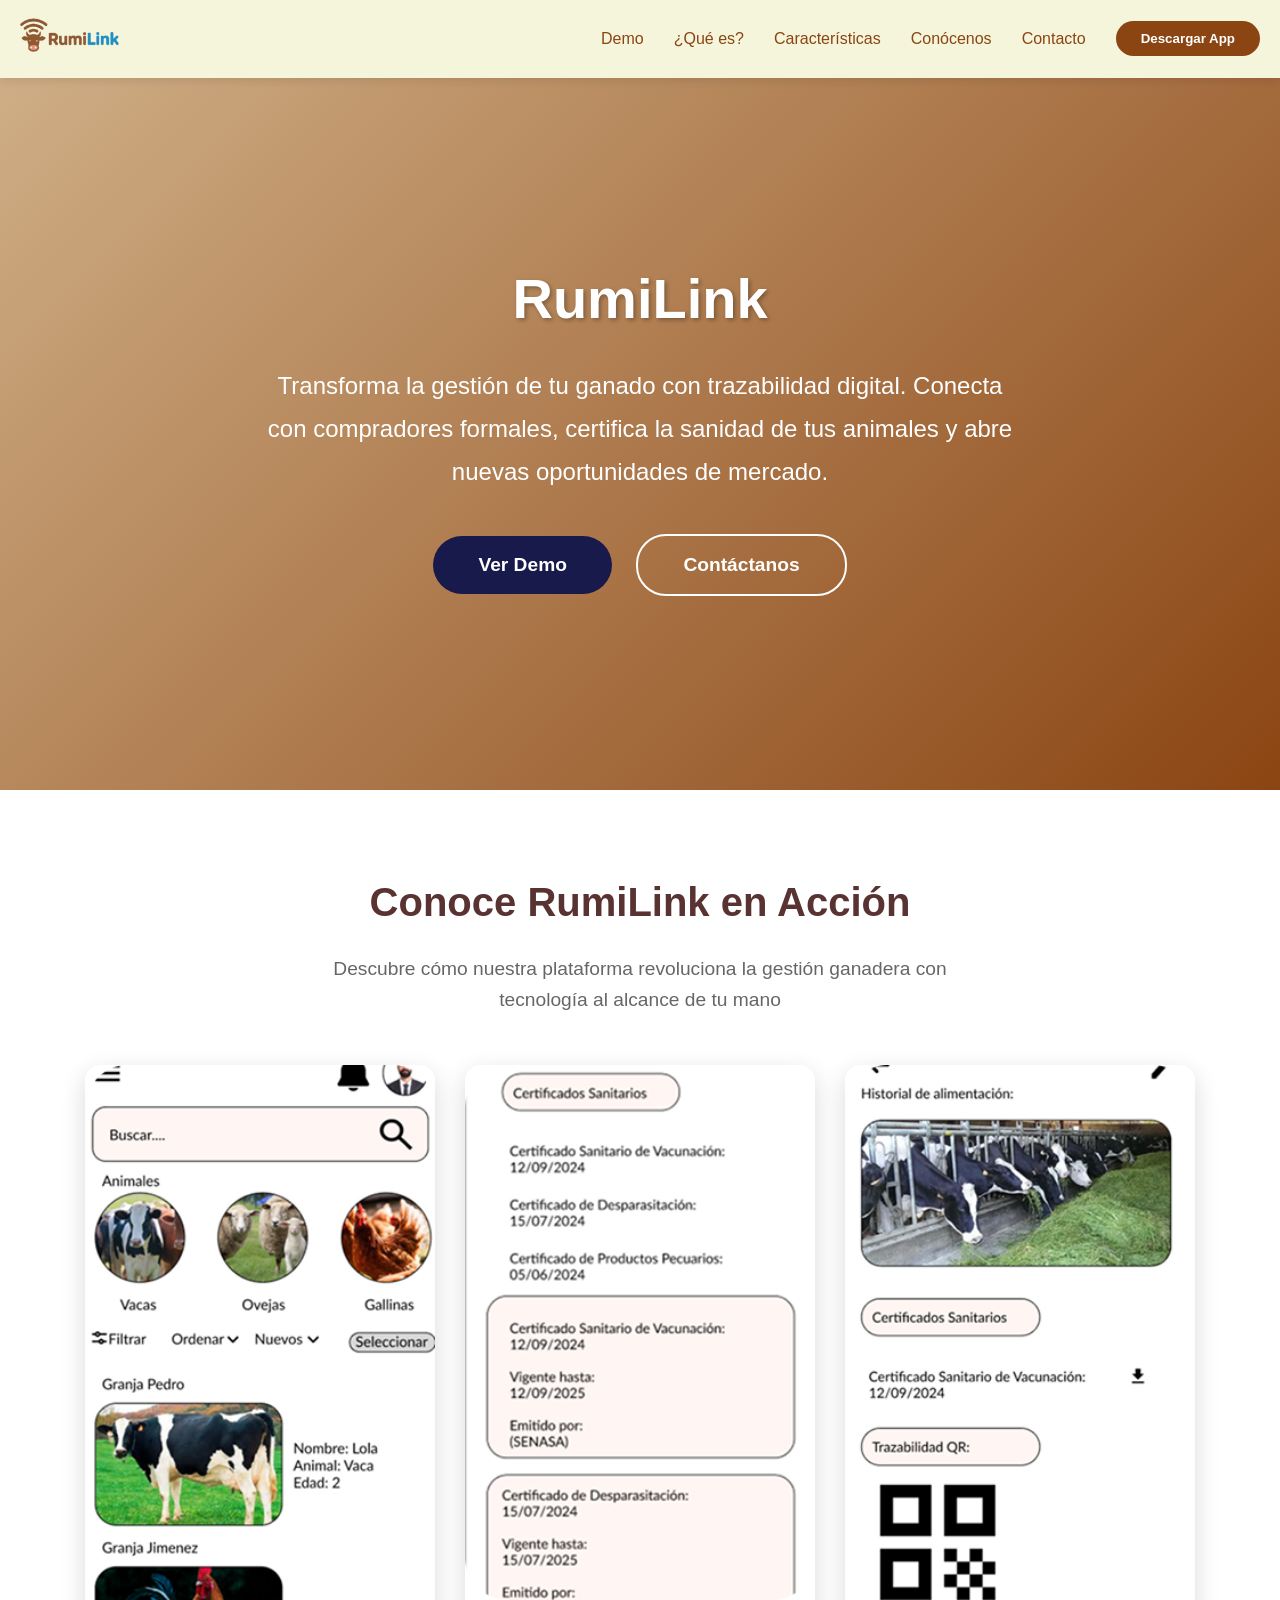
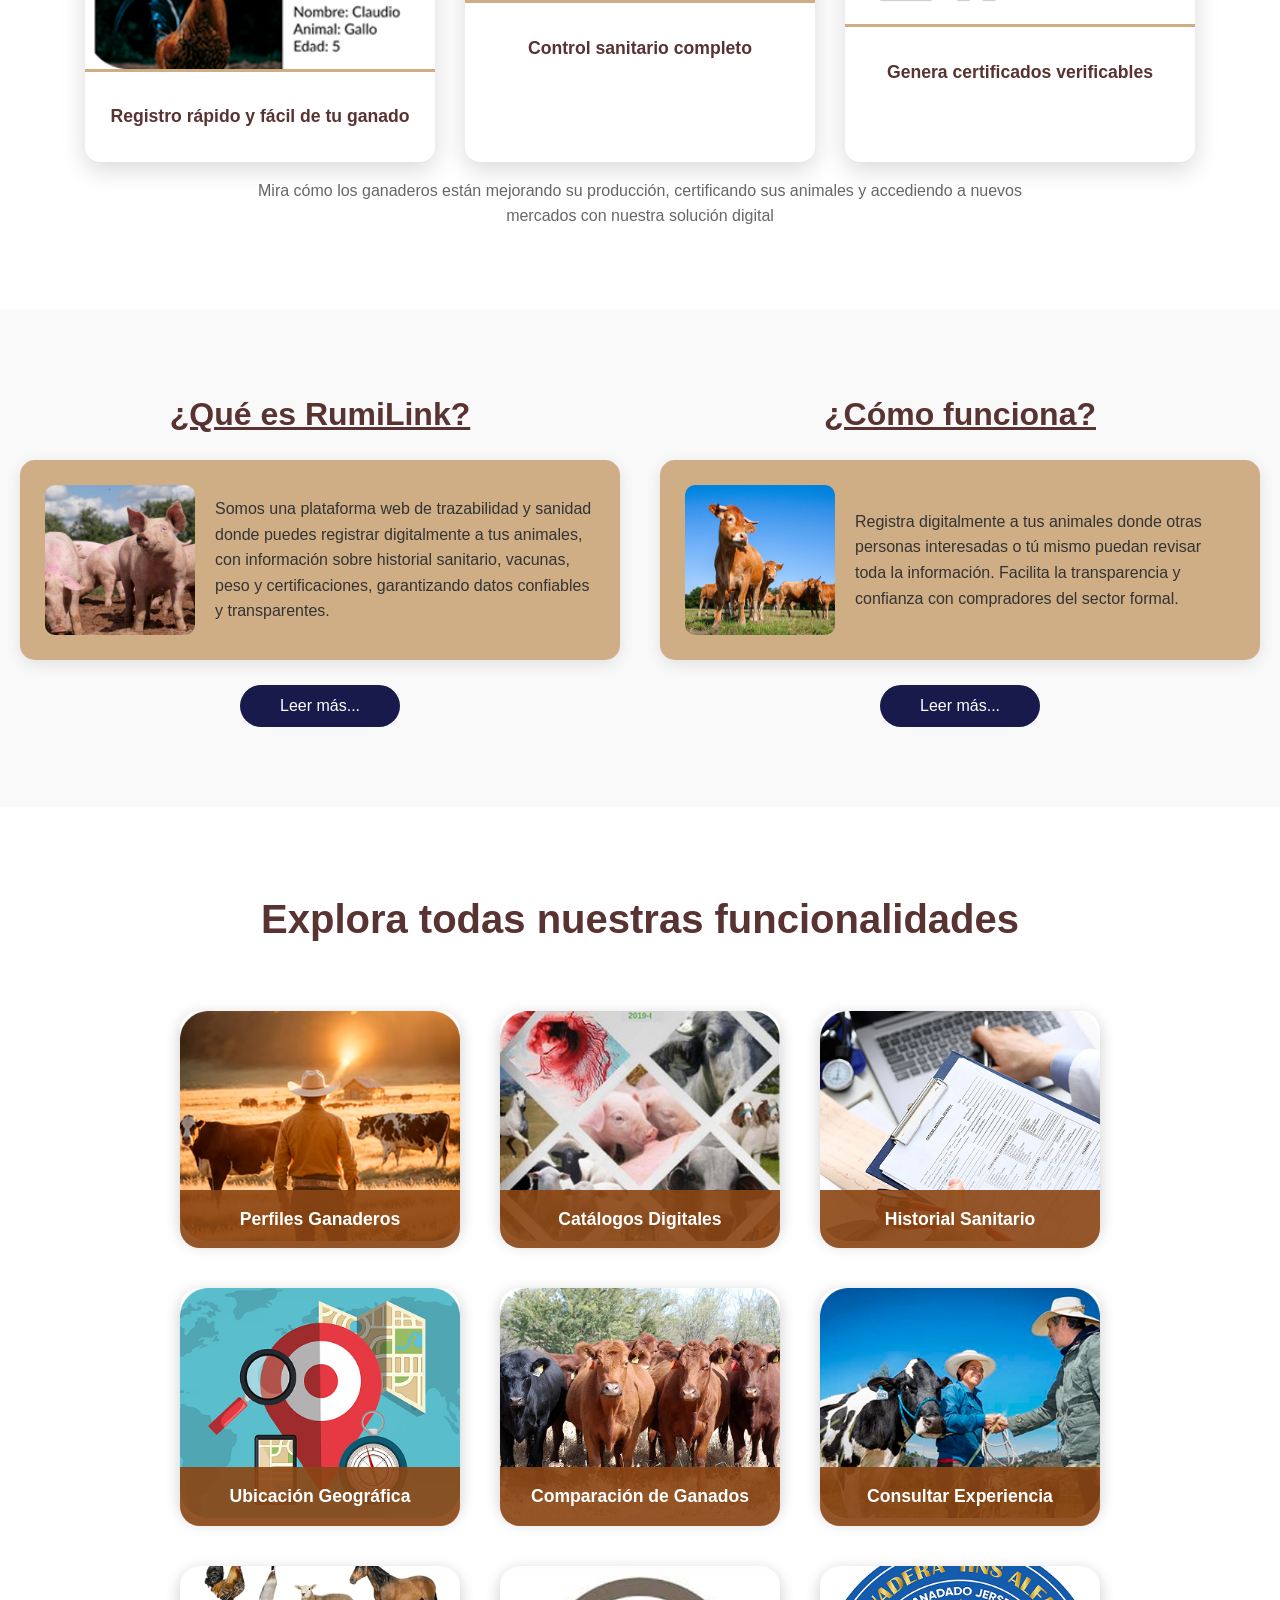
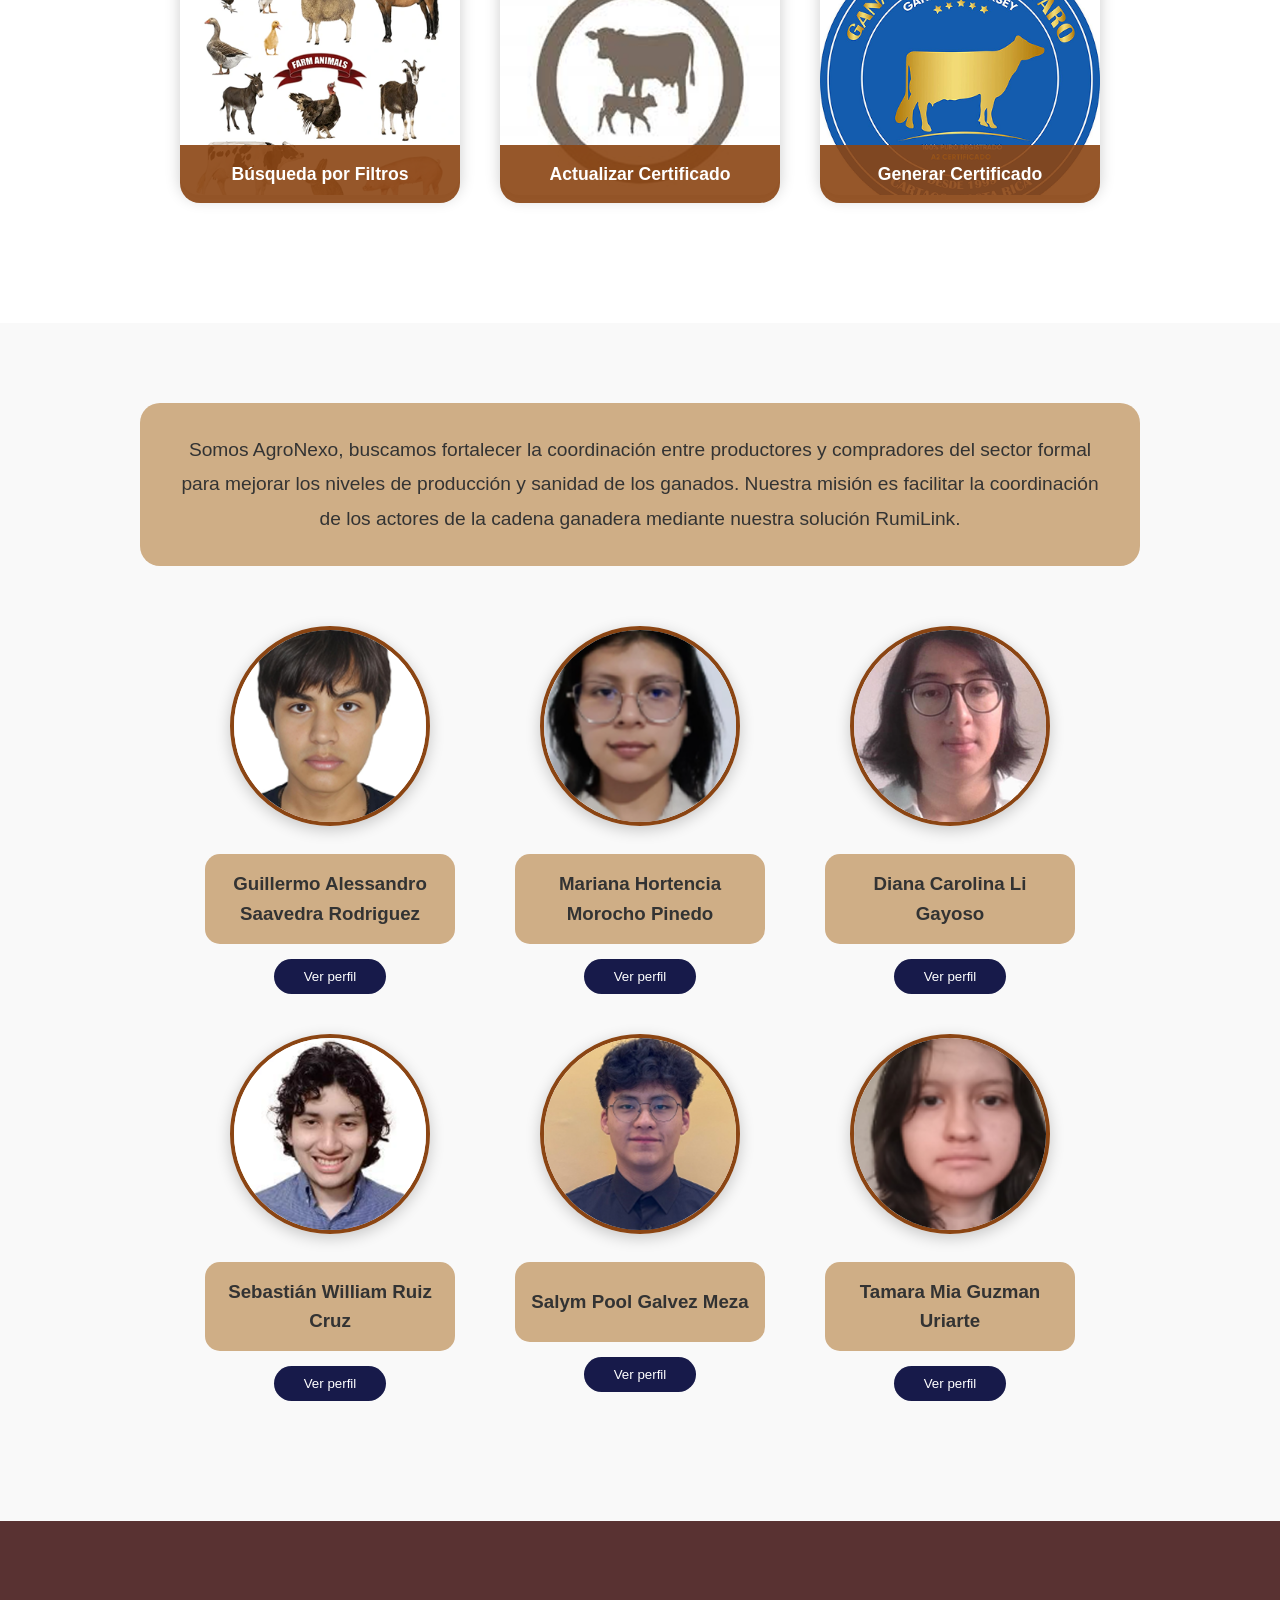
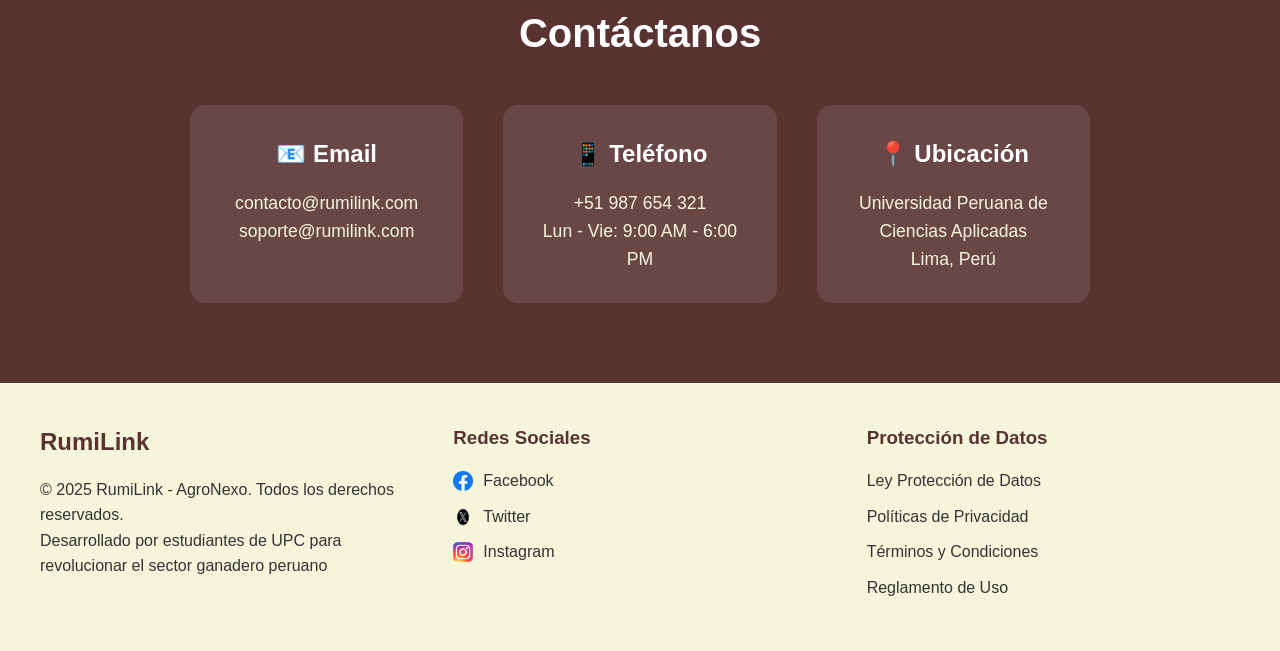
==== commit 2394eae6: "fix(screenshots-gallery): se arreglo el padding del texto inferior" ====
--- a/index.html
+++ b/index.html
@@ -37,7 +37,7 @@
         </div>
     </section>
 
-    <!-- Video/Demo Section -->
+    <!--Demo Section -->
     <section class="demo-section" id="demo">
         <h2>Conoce RumiLink en Acción</h2>
         <p class="subtitle">
--- a/styles.css
+++ b/styles.css
@@ -191,6 +191,7 @@
     justify-content: center;
     max-width: 1200px;
     margin: 0 auto;
+    margin-bottom: 1rem;
 }
 
 .screenshot-item {
@@ -232,7 +233,7 @@
     flex-shrink: 0;
 }
 
-/* Fallback para video/imagen única */
+/*imagen única */
 .video-placeholder {
     position: relative;
     width: 100%;
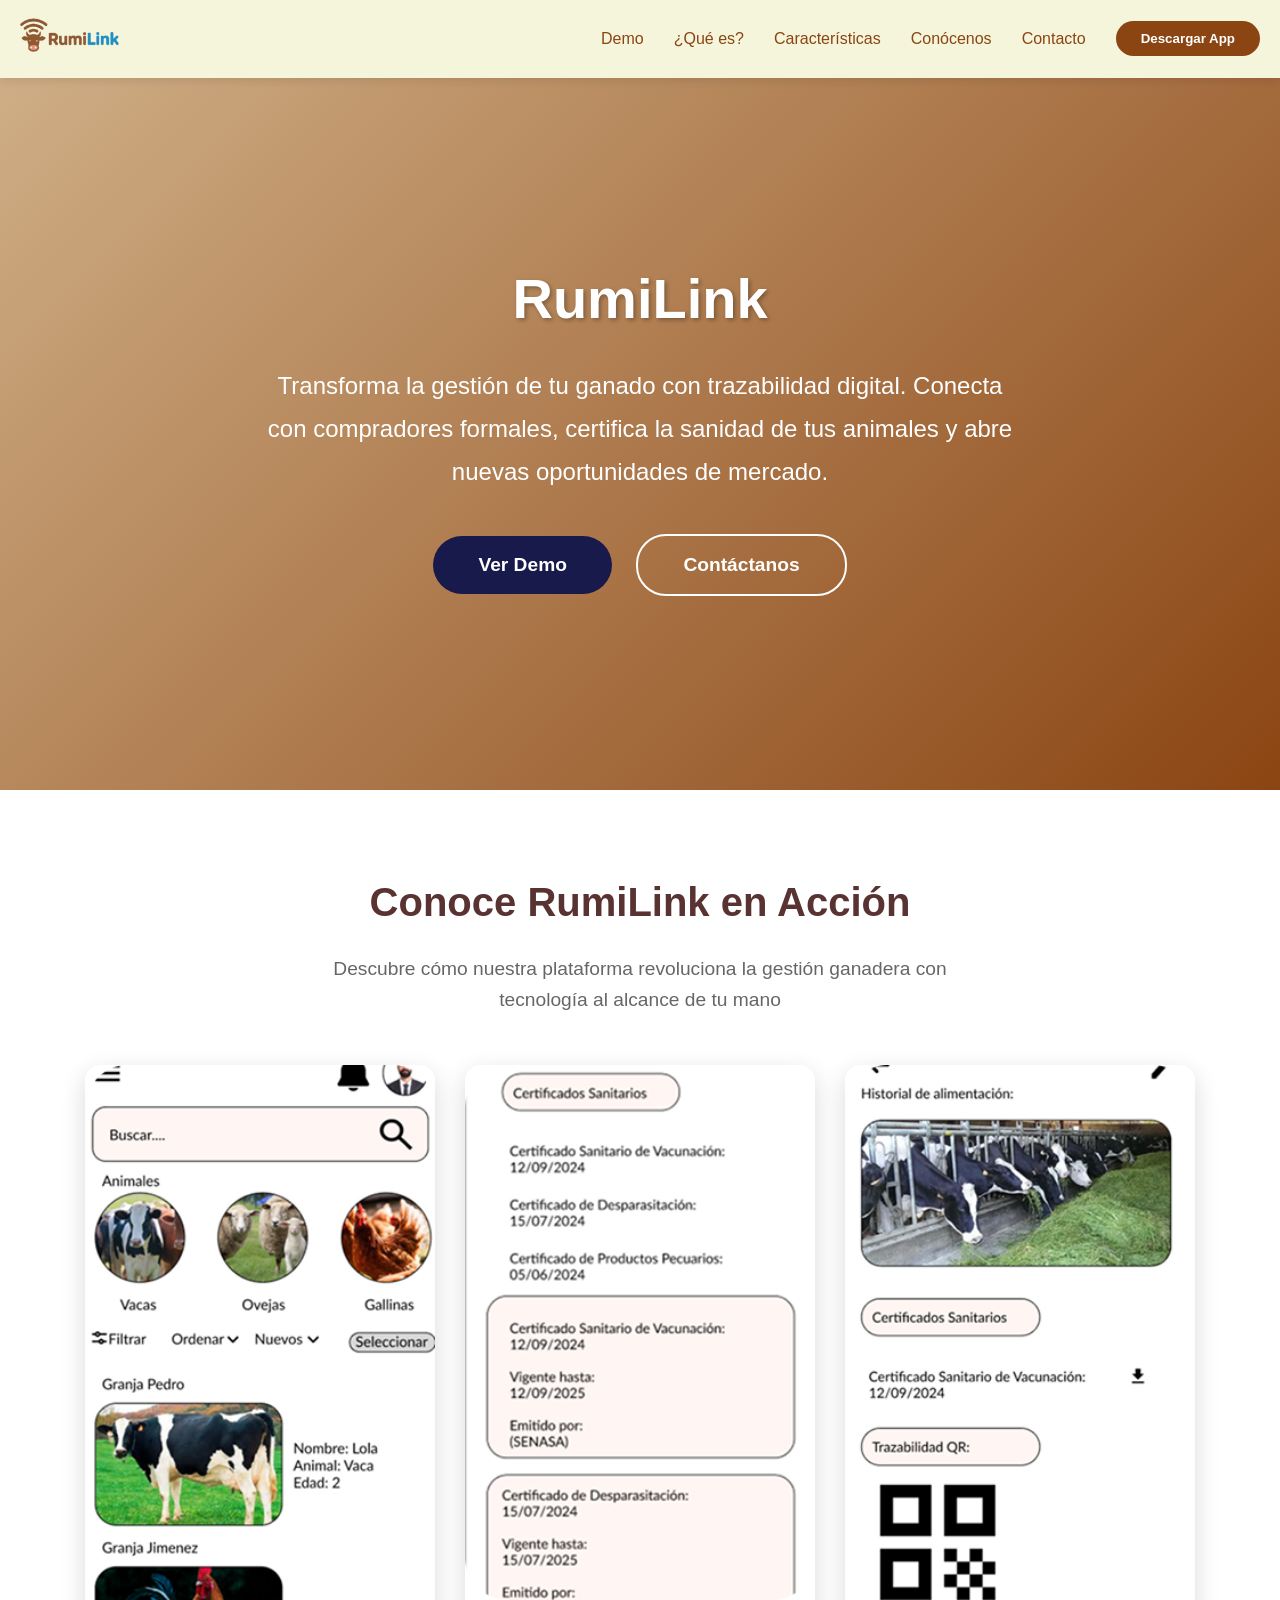
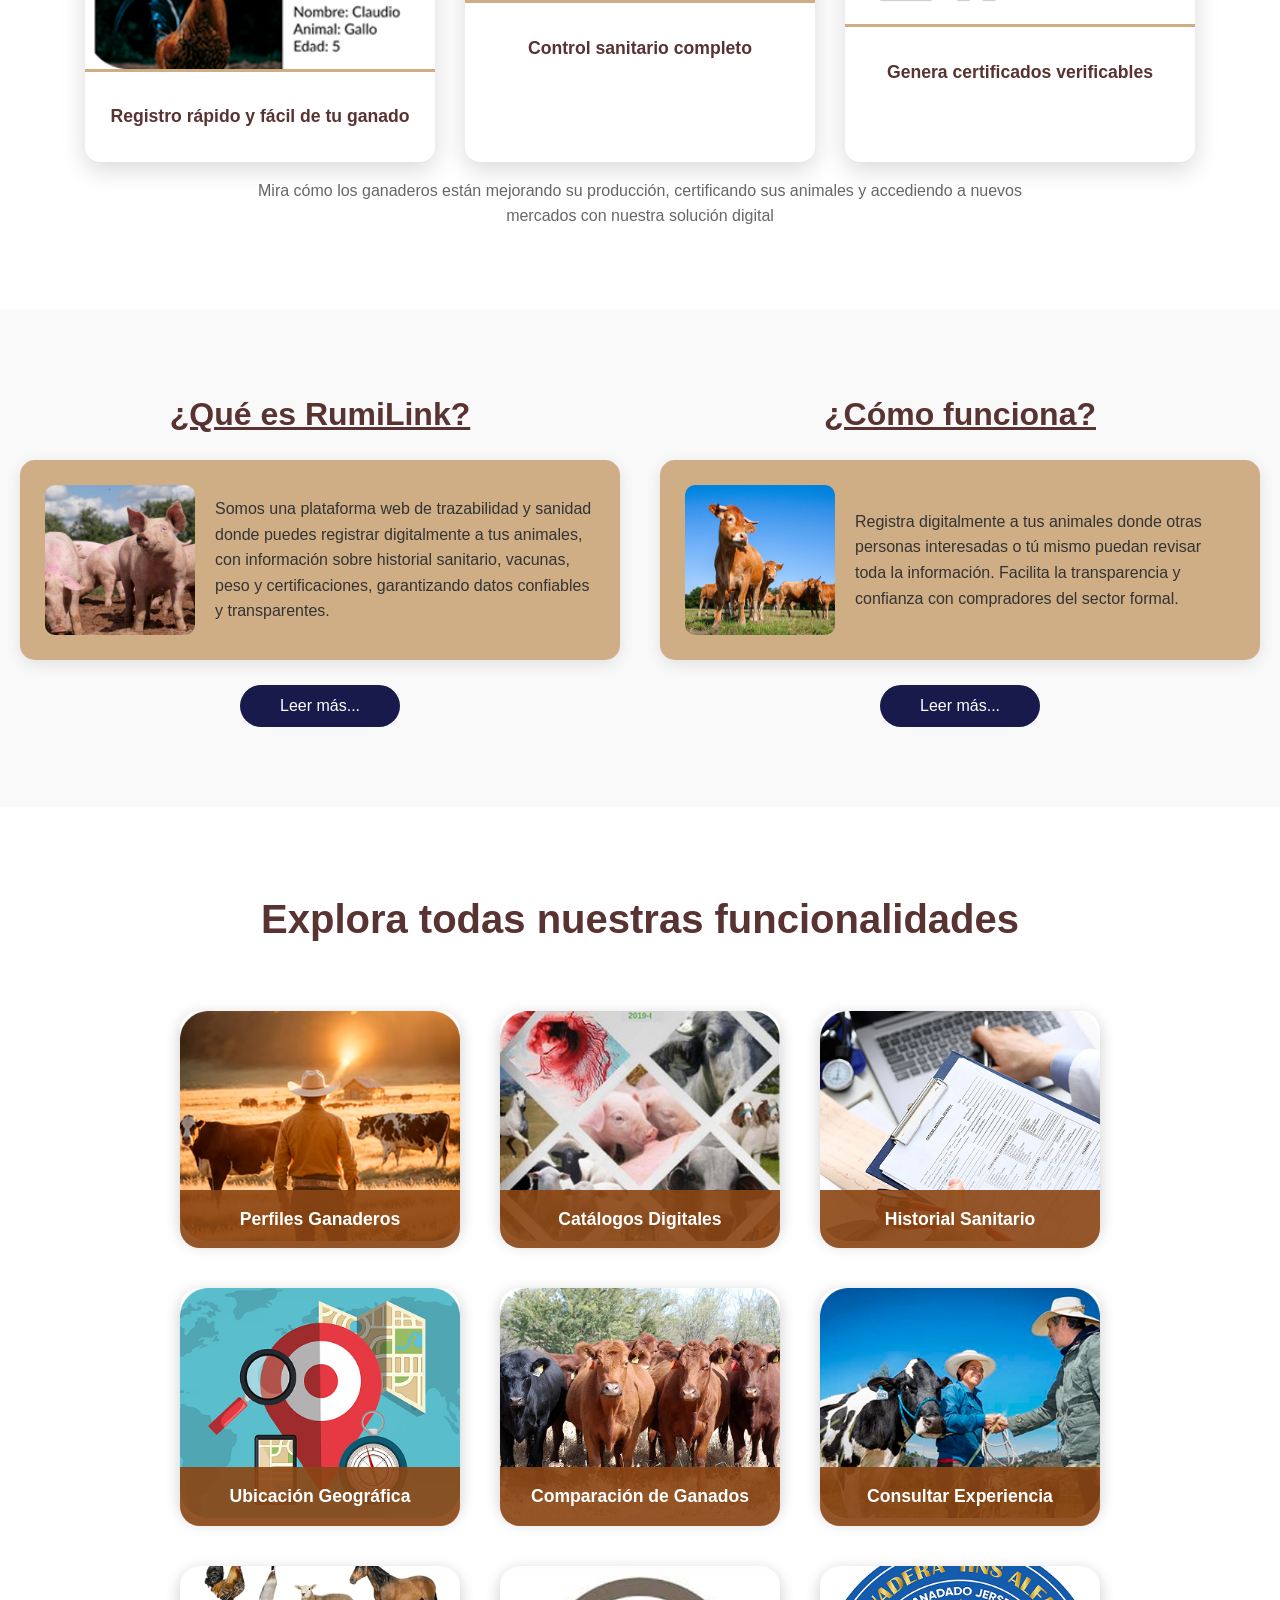
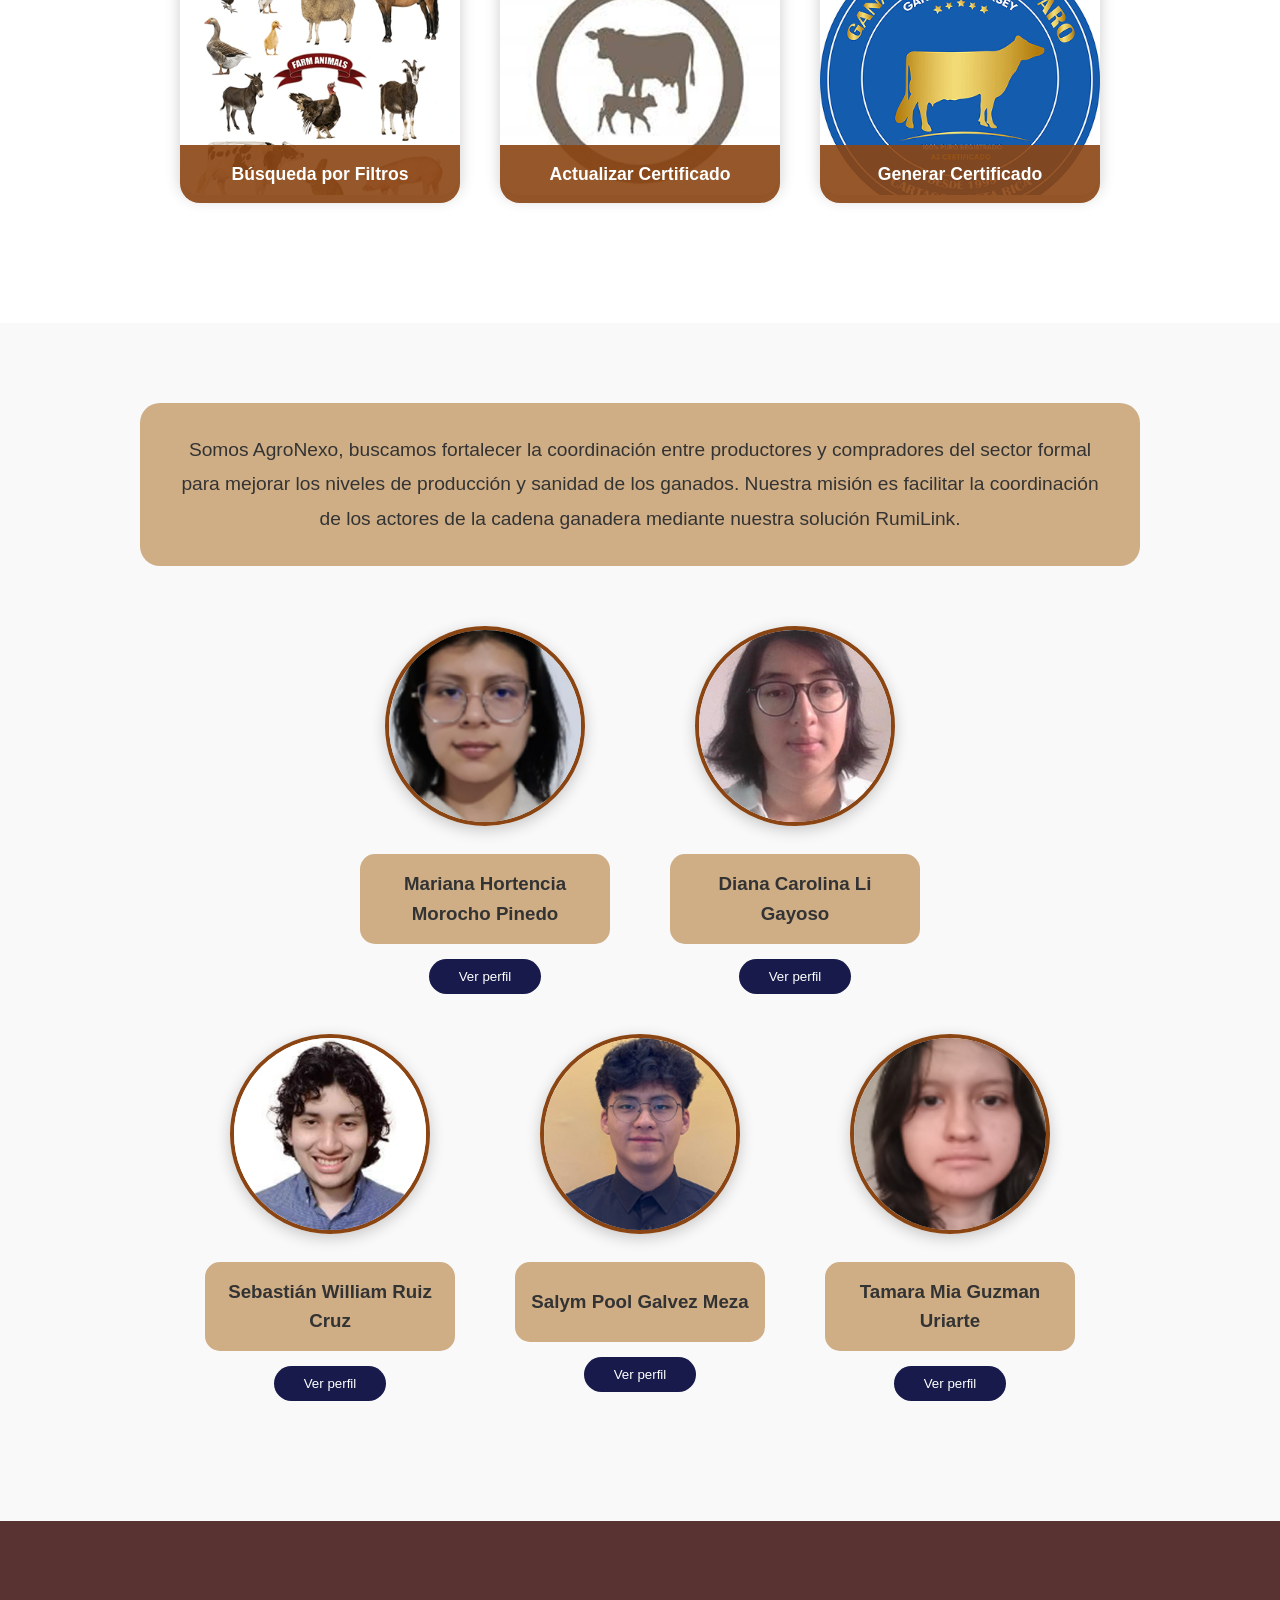
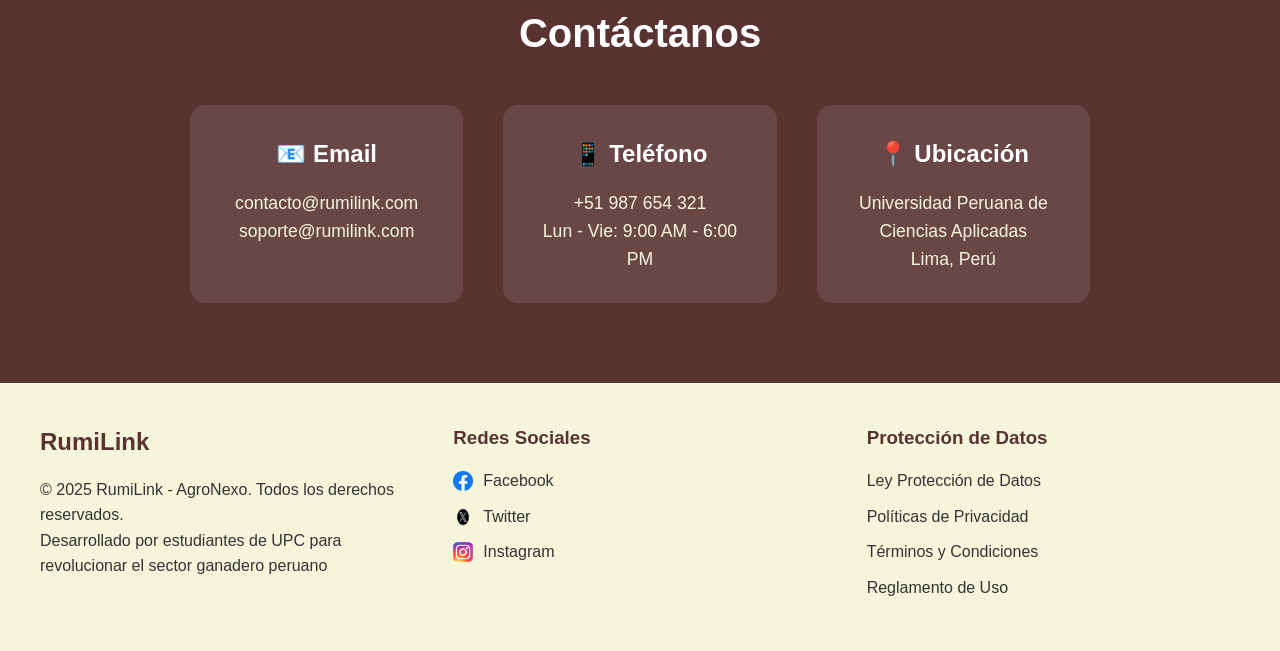
==== commit e6dd09d4: "fix(index):Eliminar integrante" ====
--- a/index.html
+++ b/index.html
@@ -4,6 +4,7 @@
     <meta charset="UTF-8">
     <meta name="viewport" content="width=device-width, initial-scale=1.0">
     <title>RumiLink - Trazabilidad Ganadera Digital</title>
+    <link rel="icon" type="image/png" href="Imagenes/LogoRumi.png">
     <link rel="stylesheet" href="styles.css">
 </head>
 <body>
@@ -147,11 +148,7 @@
             mediante nuestra solución RumiLink.
         </p>
         <div class="Integrantes">
-            <div class="integrante">
-                <img src="Imagenes/integrante1.png" alt="Guillermo Saavedra">
-                <h3>Guillermo Alessandro Saavedra Rodriguez</h3>
-                <button>Ver perfil</button>
-            </div>
+         
             <div class="integrante">
                 <img src="Imagenes/integrante2.png" alt="Mariana Morocho">
                 <h3>Mariana Hortencia Morocho Pinedo</h3>
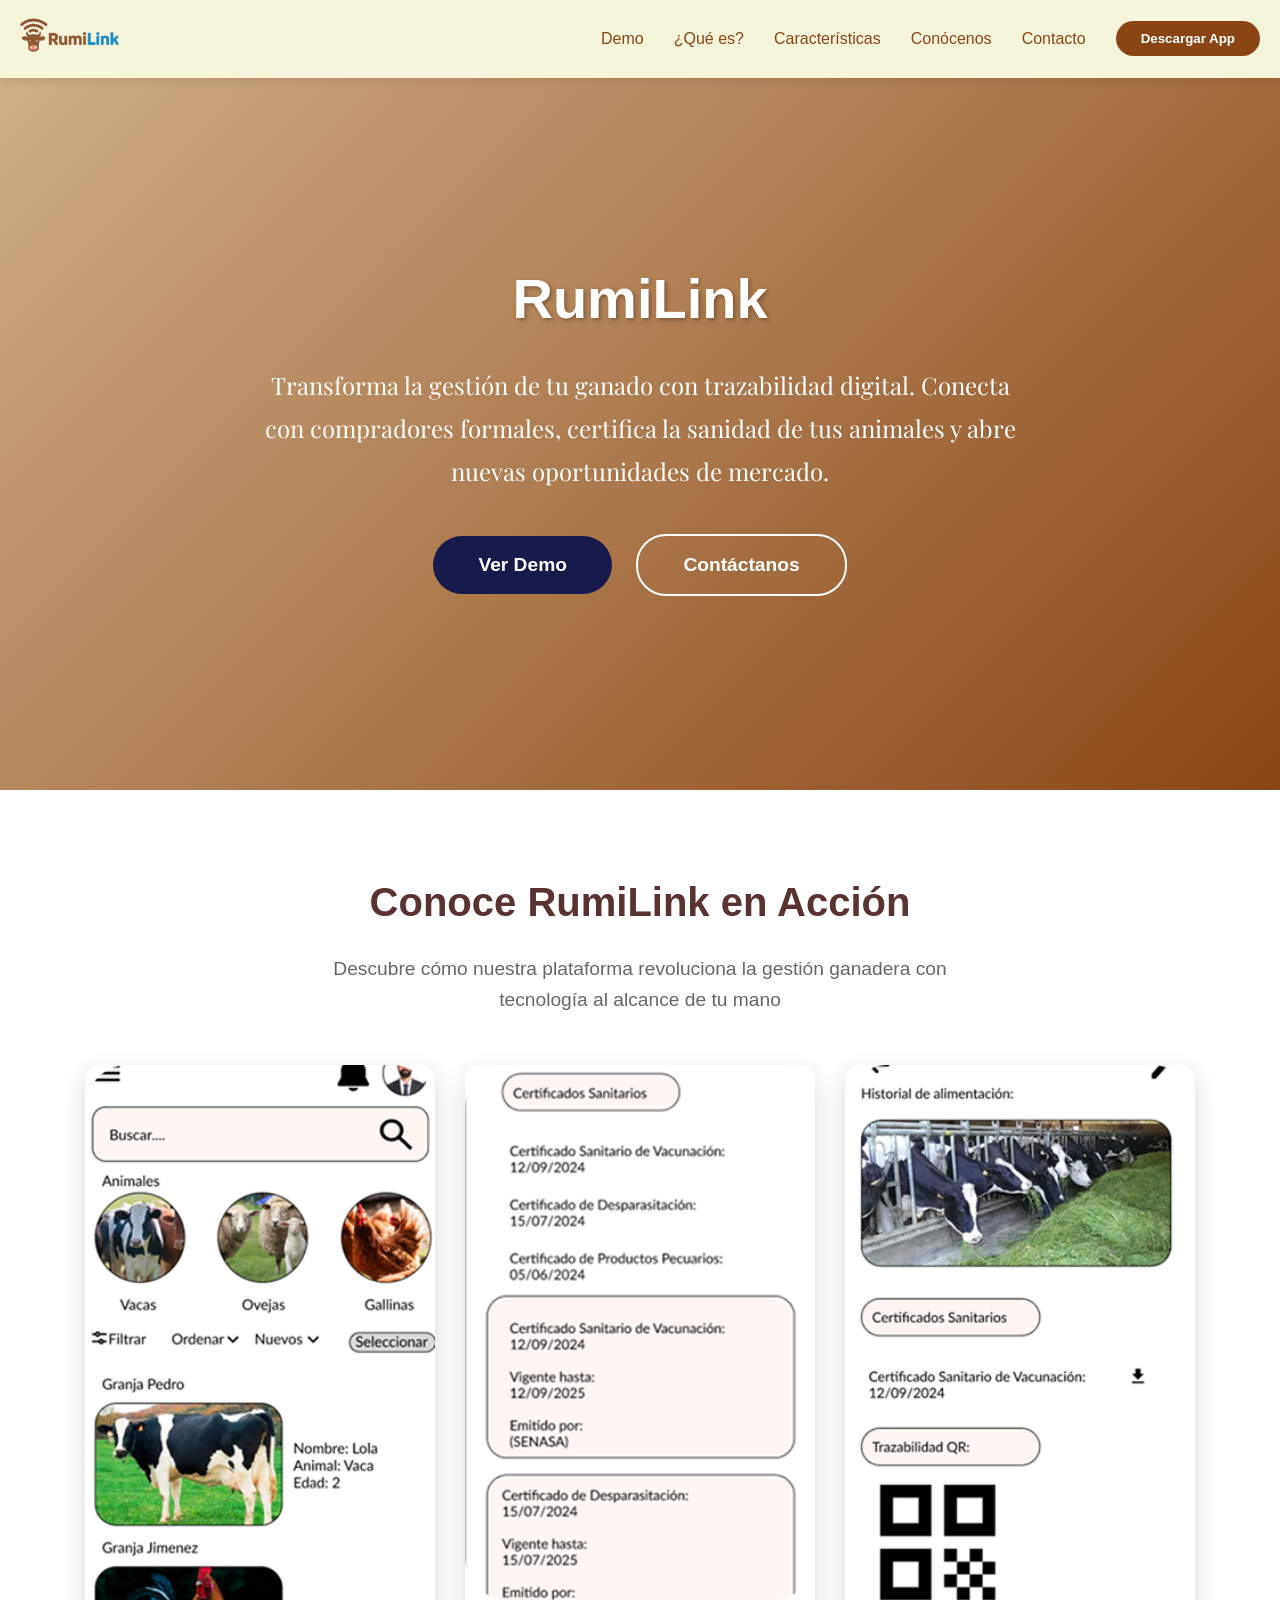
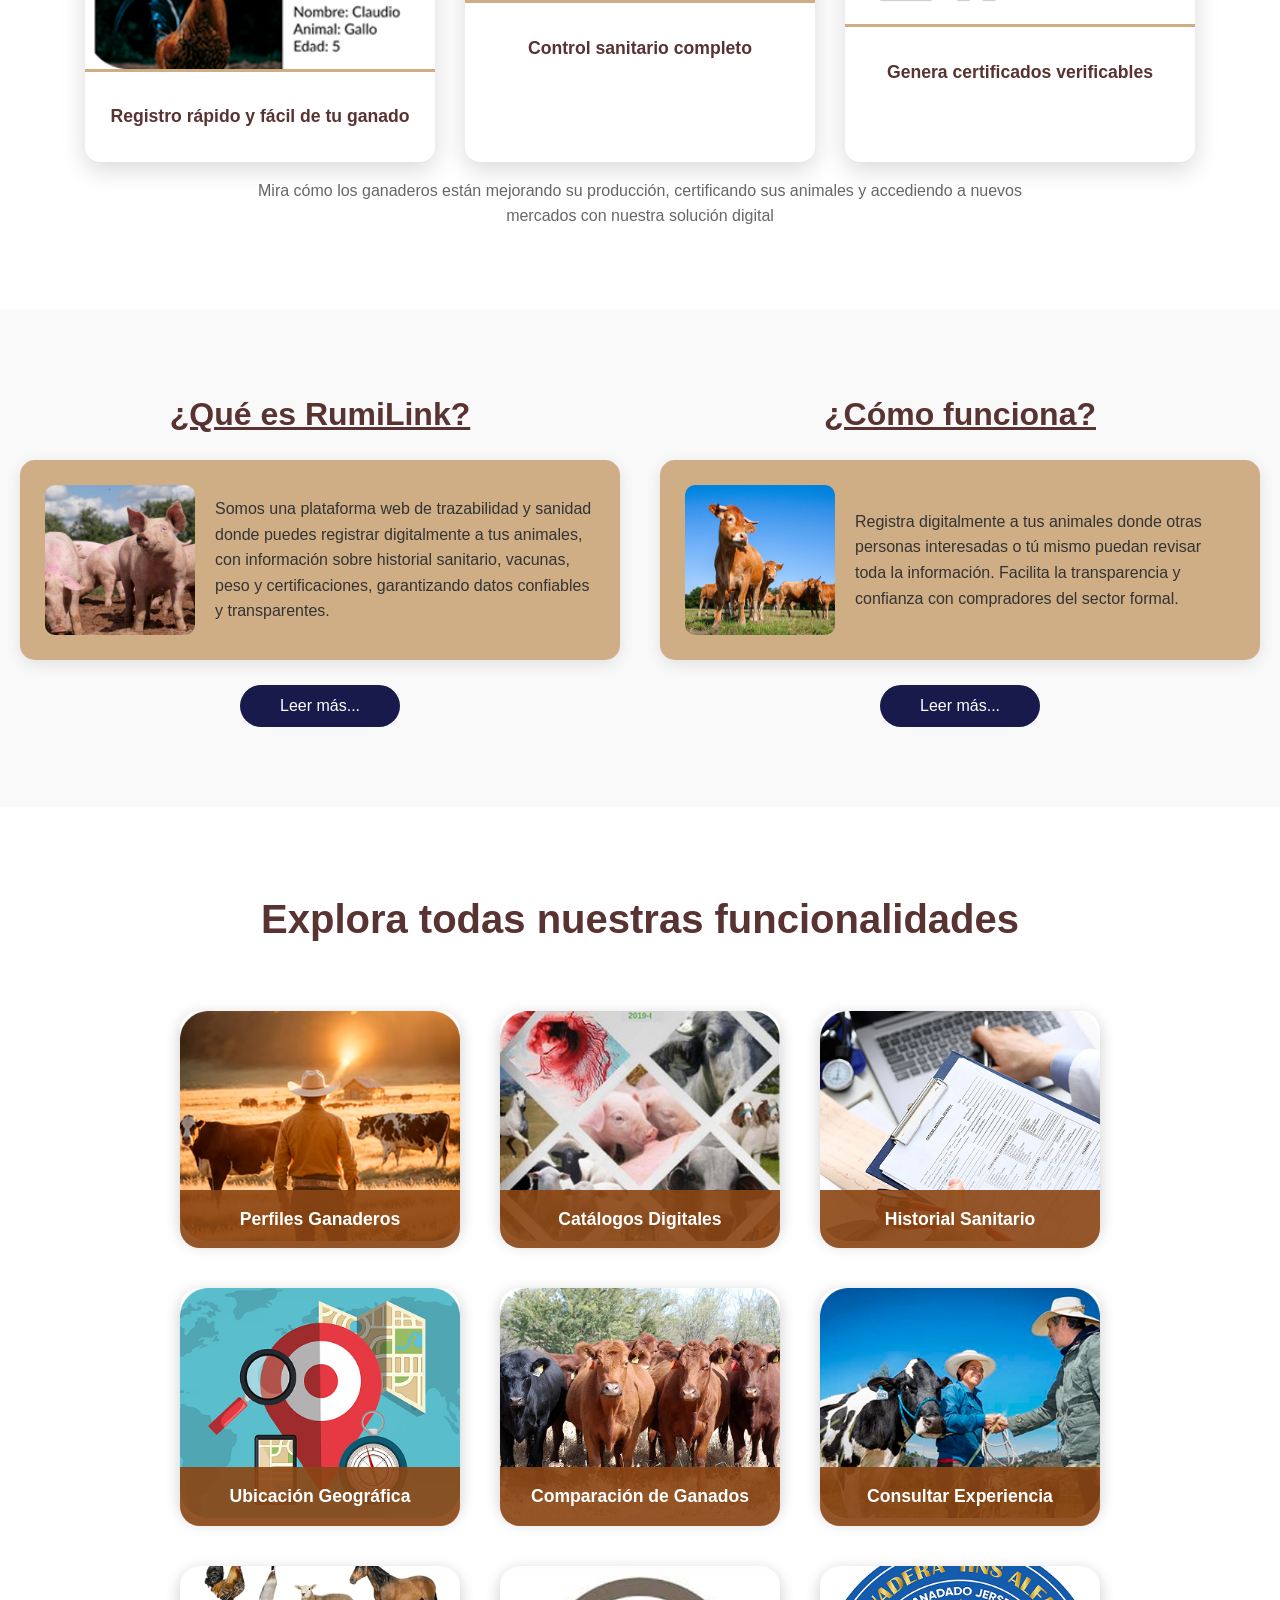
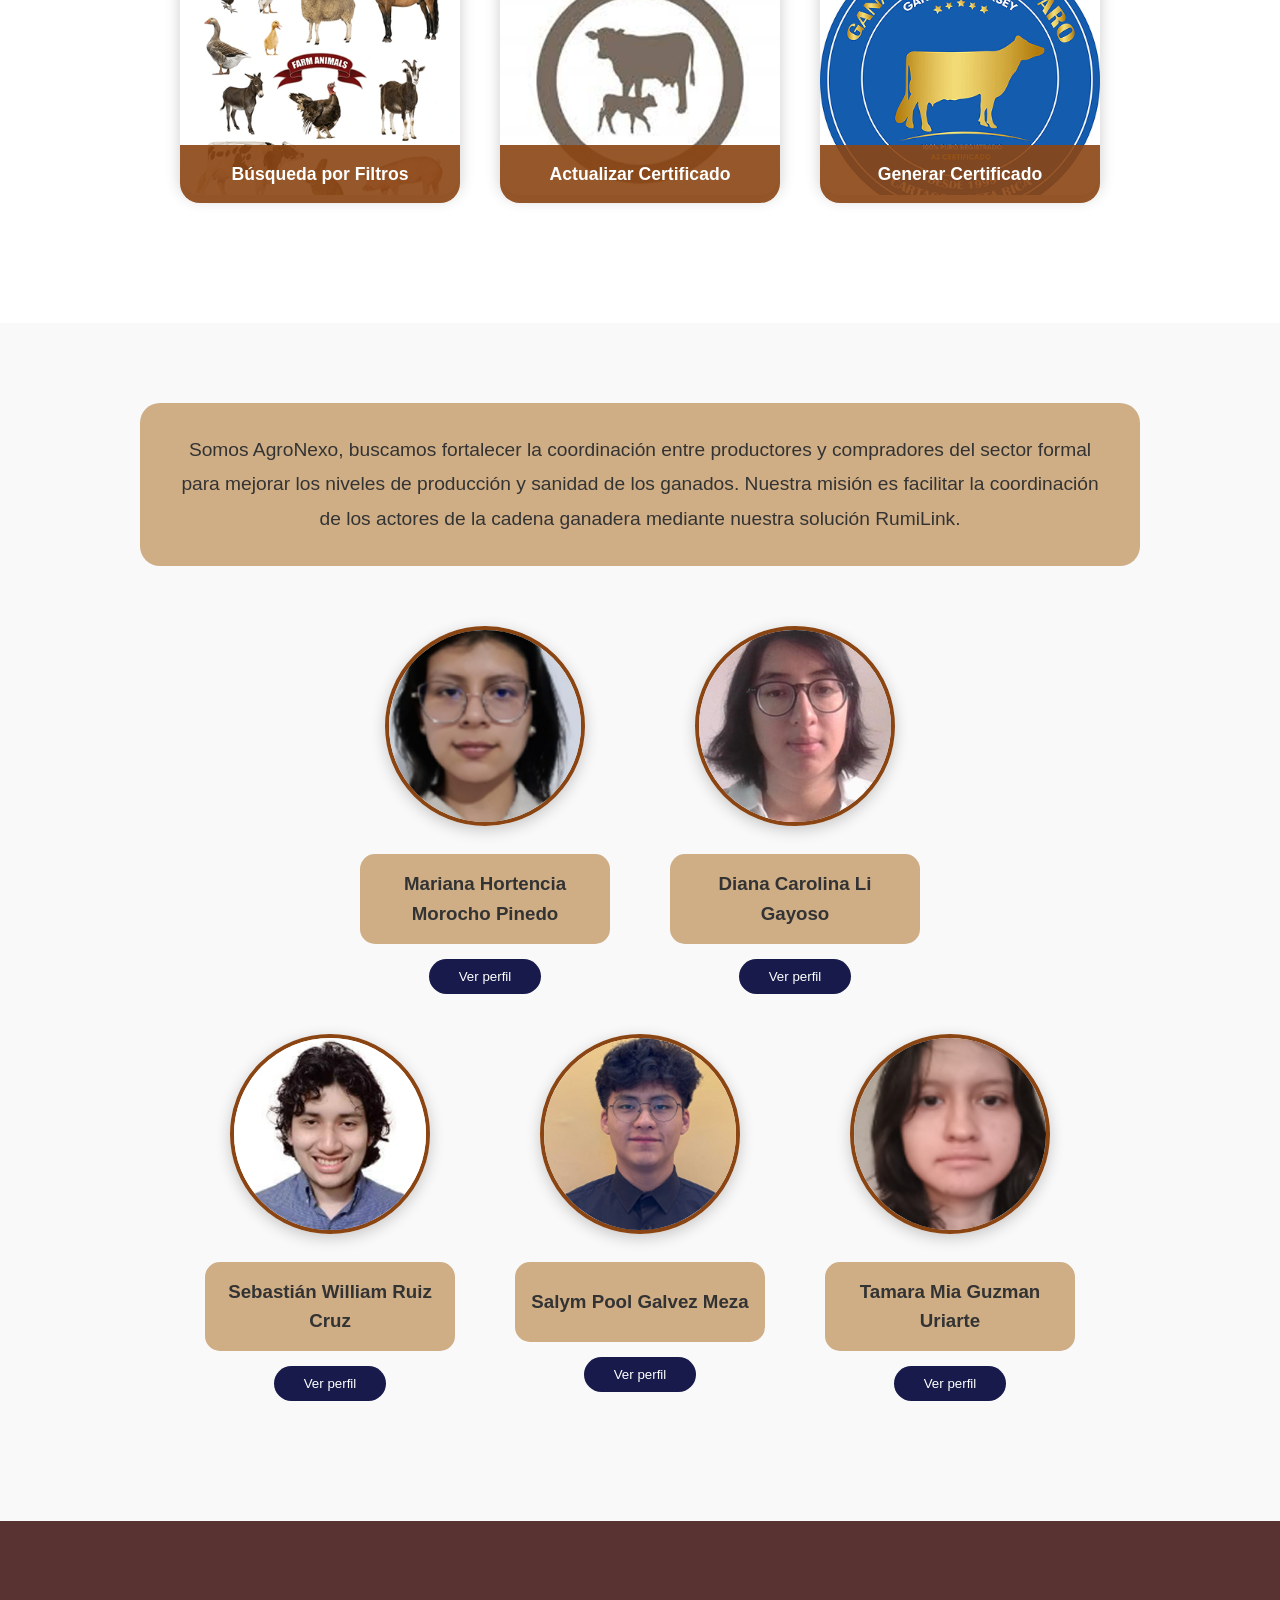
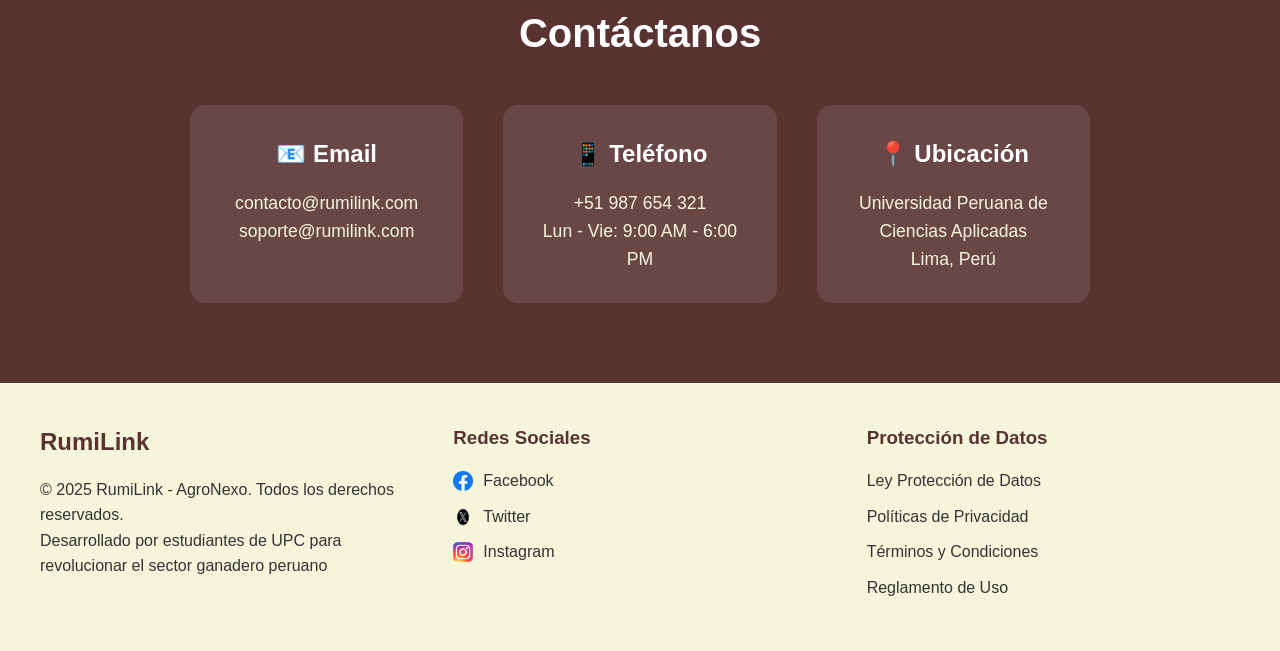
==== commit cd5b8dff: "feat(index): enlaces a cuentas" ====
--- a/index.html
+++ b/index.html
@@ -214,15 +214,15 @@
                 <ul class="lista-redes">
                     <li>
                         <img src="Imagenes/Facebook.png" alt="Facebook" width="20" height="20">
-                        <a href="https://facebook.com/rumilink" target="_blank">Facebook</a>
+                        <a href="https://www.facebook.com/profile.php?id=61584659193154" target="_blank">Facebook</a>
                     </li>
                     <li>
                         <img src="Imagenes/x.png" alt="Twitter" width="20" height="20">
-                        <a href="https://twitter.com/rumilink" target="_blank">Twitter</a>
+                        <a href="https://x.com/NexoAgro" target="_blank">Twitter</a>
                     </li>
                     <li>
                         <img src="Imagenes/Instagram.png" alt="Instagram" width="20" height="20">
-                        <a href="https://instagram.com/rumilink" target="_blank">Instagram</a>
+                        <a href="https://www.instagram.com/agron_exo/" target="_blank">Instagram</a>
                     </li>
                 </ul>
             </div>
--- a/styles.css
+++ b/styles.css
@@ -1,3 +1,4 @@
+@import url('https://fonts.googleapis.com/css2?family=Oswald:wght@200..700&family=Playfair+Display:ital,wght@0,400..900;1,400..900&family=Roboto:ital,wght@0,100..900;1,100..900&display=swap');
 /* Reset y configuración base */
 * {
     margin: 0;
@@ -109,6 +110,7 @@
 }
 
 .hero-content .pitch-message {
+    font-family: "Playfair Display", serif;
     font-size: 1.5rem;
     margin-bottom: 30px;
     line-height: 1.8;
